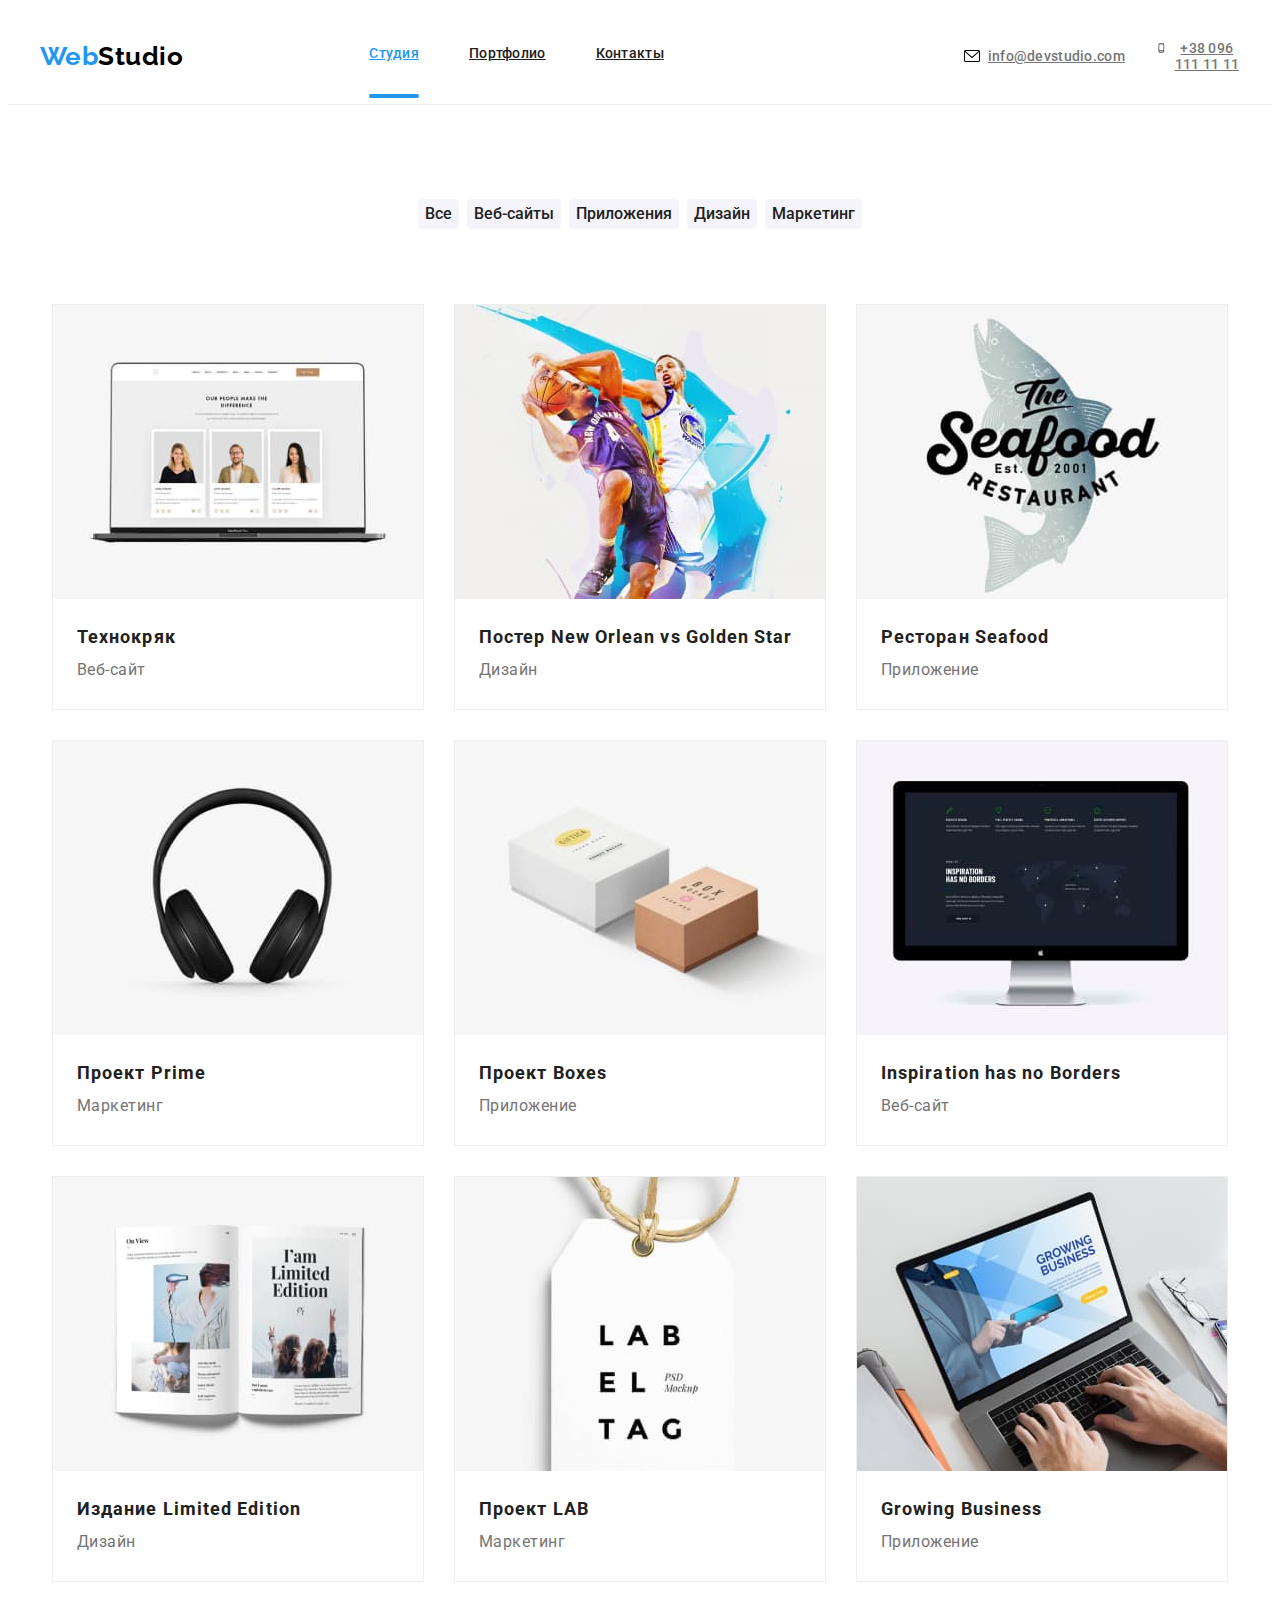
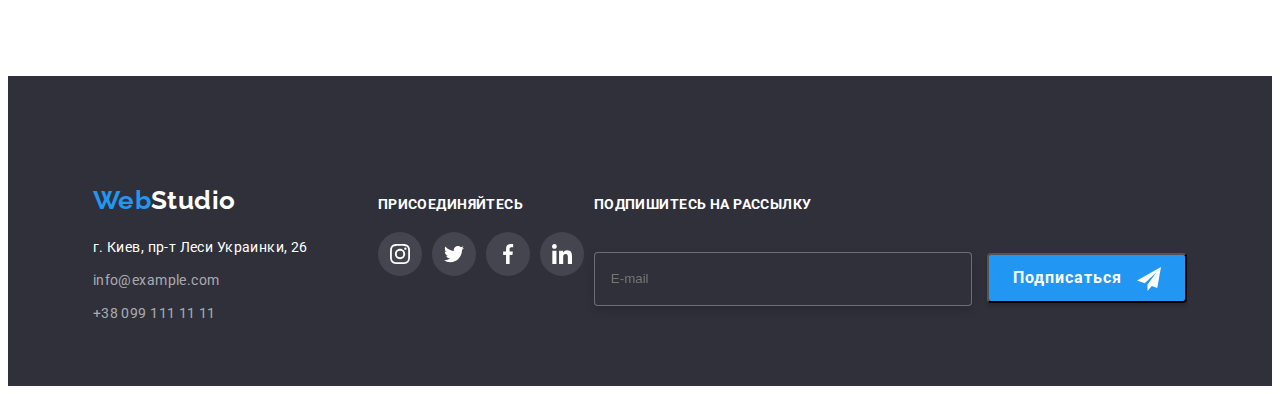
==== portfolio.html @ 3cea4579 "burgermenu" ====
<!DOCTYPE html>
<html lang="ru">

<head>
    <meta charset="UTF-8" />
    <meta http-equiv="X-UA-Compatible" content="IE=edge" />
    <meta name="viewport" content="width=device-width, initial-scale=1.0" />
    <title>Портфолио</title>
    <link rel="preconnect" href="https://fonts.gstatic.com" crossorigin />
    <link
        href="https://fonts.googleapis.com/css2?family=Raleway:wght@700&family=Roboto:wght@400;500;700;900&display=swap"
        rel="stylesheet" />
    <link rel="stylesheet" href="https://cdnjs.cloudflare.com/ajax/libs/modern-normalize/1.1.0/modern-normalize.min.css"
        integrity="sha512-wpPYUAdjBVSE4KJnH1VR1HeZfpl1ub8YT/NKx4PuQ5NmX2tKuGu6U/JRp5y+Y8XG2tV+wKQpNHVUX03MfMFn9Q=="
        crossorigin="anonymous" referrerpolicy="no-referrer" />
    <link rel="stylesheet" href="./css/main.min.css" />
</head>

<body>
    <!--Header-->
     <header class="header">
            <div class="container">
                <nav class="navigation" >
                <a class="logo" href="/"><span class="logo__accent">Web</span>Studio</a>
                <button class="mobile-button " type="button" data-menu-button
                aria-expanded="false"
                aria-controls="menu-container">
                <svg class="open-burger" width="40" height="40" aria-label="Переключатель мобильного меню">
                <use class="mobile-button__icon-open" href="./images/symbol-defs.svg#icon-menu_24px"></use>
                </svg>
      
                <svg class="close-burger" width="20" height="20" aria-label="Переключатель мобильного меню">
                <use class="mobile-button__icon-close" href="./images/symbol-defs.svg#icon-close_24px"></use> 
                </svg>
                </button>

                <div class="menu-container" data-menu id="menu-container">
                    <ul  class="site-navigation">
                        <li class="site-navigation__item ">
                            <div class="current-session">
                                <a class="site-navigation__link current-session--link" href="./index.html">Студия</a>
                            </div>    
                        </li>
                        <li class="site-navigation__item"><a class="site-navigation__link" href="./portfolio.html">Портфолио</a></li>
                        <li class="site-navigation__item"><a class="site-navigation__link" href="#">Контакты</a></li>
                    </ul>
                    <ul class="auth-navigation">
                        <li class="auth-navigation__item">
                            <a class="auth-navigation__link" href="mailto:info@devstudio.com">
                                <svg class="contact-icon" width="16px" height="16px">
                                    <use href="./images/symbol-defs.svg#icon-envelope"></use>
                                </svg>
                                info@devstudio.com</a>
                        </li>
                        <li class="auth-navigation__item">
                            <a class="auth-navigation__link" href="tel:+380961111111">
                            <svg class="contact-icon" width="16px" height="16px">
                                <use href="./images/symbol-defs.svg#icon-smartphone"></use>
                            </svg>
                            +38 096 111 11 11</a></li>
                    </ul>
                    <ul class="mobile-list list">
                        <li class="mobile-list__item">
                           <a href="#" class="mobile-list__link">Instagram</a>
                        </li>
                        <li class="mobile-list__item">
                           <a href="#" class="mobile-list__link">Twitter</a>
                        </li>
                        <li class="mobile-list__item">
                           <a href="#" class="mobile-list__link">Facebook</a>
                        </li>
                        <li class="mobile-list__item">
                           <a href="#" class="mobile-list__link">LinkedIn</a>
                        </li>
                    </ul>
                </div>
            </nav>
        </div>
    </header>
    <!-- Main -->
    <main class="portfolio-main">
        <!--Buttons-->

        <section class="portfolio-section">
            <div class="container">
                <h1 hidden="title-hidden">Портфолио</h1>
                <ul class="btn-list">
                    <li class="btn-item">
                        <button type="button" class="portfolio-button">Все</button>
                    </li>
                    <li class="btn-item">
                        <button type="button" class="portfolio-button">Веб-сайты</button>
                    </li>
                    <li class="btn-item">
                        <button type="button" class="portfolio-button">Приложения</button>
                    </li>
                    <li class="btn-item"><button type="button" class="portfolio-button">Дизайн</button>
                    </li>
                    <li class="btn-item">
                        <button type="button" class="portfolio-button">Маркетинг</button>
                    </li>
                </ul>
                </div>
                <div class="container">
                <ul class="portfolio__list">
                    <li class="portfolio__item"> 
                        <a class="portfolio__link" href="#">
                            <div class="portfolio-thumb">
                        
                            <picture>
                                <source srcset="./images/technokryak-desk-1x.jpg 1x,
                                                ./images/technokryak-desk-2x.jpg 2x" 
                                media="(min-width:1200px)" />
                            
                                <source srcset="./images/technokryak-tablet-1x.jpg 1x,
                                                ./images/technokryak-tablet-2x.jpg 2x" +
                                                media="(min-width:768px)" />
                            
                                <source srcset="./images/technokryak-mob-1x.jpg 1x,
                                                ./images/technokryak-mob-2x.jpg 2x" 
                                                media="(max-width:767px)" />
                            
                            </picture>
                                <img
                        src="./images/technokryak.jpg" alt="notebook pic" width="370" />
                        <div class="portfolio-overlay">
                         <p class="portfolio-overlay-description">
                        Ресурс предлагает комплексные предложения с разным уровнем
                        функционала и сервисов. Все это позволит посетителю
                        получить исчерпывающие сведения о компании или частном
                        лице.
                         </p> 
                         </div> 
                        </div>
                        <div class="portfolio-list__description">
                        <h2 class="portfolio-list__title">Технокряк</h2>
                        <p class="portfolio__text">Веб-сайт</p>
                        </div>
                        
                        </a>
                    </li>
                    <li class="portfolio__item">
                        <a class="portfolio__link" href="#">
                        <div class="portfolio-thumb">

                            <picture>
                                <source srcset="./images/basketball-desk-1x.jpg 1x,
                                                ./images/basketball-desk-2x.jpg 2x" 
                                media="(min-width:1200px)" />
                            
                                <source srcset="./images/basketball-tablet-1x.jpg 1x,
                                                ./images/basketball-tablet-2x.jpg 2x" media="(min-width:768px)" />
                            
                                <source srcset="./images/basketball-mob-1x.jpg 1x,
                                                ./images/basketball-mob-2x.jpg 2x" media="(max-width:767px)" />
                            
                            </picture>
                        <img
                        src="./images/basketball.jpg" alt="poster pic" width="370" />
                        <div class="portfolio-overlay">
                            <p class="portfolio-overlay-description">
                                Ресурс предлагает комплексные предложения с разным уровнем
                                функционала и сервисов. Все это позволит посетителю
                                получить исчерпывающие сведения о компании или частном
                                лице.
                            </p>
                        </div>
                        </div>
                        <div class="portfolio-list__description">
                        <h2 class="portfolio-list__title">Постер New Orlean vs Golden Star</h2>
                        <p class="portfolio__text">Дизайн</p>
                        </div>
                     </a>   
                    </li>
                    <li class="portfolio__item">
                        <a class="portfolio__link" href="#">
                            <div class="portfolio-thumb">
                                  <picture>
                                <source srcset="./images/fish-desk-1x.jpg 1x,
                                                ./images/fish-desk-2x.jpg 2x" 
                                media="(min-width:1200px)" />
                            
                                <source srcset="./images/fish-tablet-1x.jpg 1x,
                                                ./images/fish-tablet-2x.jpg 2x" media="(min-width:768px)" />
                            
                                <source srcset="./images/fish-mob-1x.jpg 1x,
                                                ./images/fish-mob-2x.jpg 2x" media="(max-width:767px)" />
                            
                            </picture>
                        
                                <img
                        src="./images/fish.jpg" alt="Restaraunt pic" width="370" />
                        <div class="portfolio-overlay">
                            <p class="portfolio-overlay-description">
                                Ресурс предлагает комплексные предложения с разным уровнем
                                функционала и сервисов. Все это позволит посетителю
                                получить исчерпывающие сведения о компании или частном
                                лице.
                            </p>
                        </div>
                        </div>
                        <div class="portfolio-list__description">
                        <h2 class="portfolio-list__title">Ресторан Seafood </h2>
                        <p class="portfolio__text">Приложение</p>
                        </div>
                        </a>
                    </li>
                    <li class="portfolio__item">
                        <a class="portfolio__link" href="#">
                            <div class="portfolio-thumb">

                                 <picture>
                                <source srcset="./images/haedphone-desk-1x.jpg 1x,
                                                ./images/haedphone-desk-2x.jpg 2x" 
                                                media="(min-width:1200px)" />
                            
                                <source srcset="./images/haedphone-tablet-1x.jpg 1x,
                                                ./images/haedphone-tablet-2x.jpg 2x" 
                                                media="(min-width:768px)" />
                            
                                <source srcset="./images/haedphone-mob-1x.jpg 1x,
                                                ./images/haedphone-mob-2x.jpg 2x" 
                                                media="(max-width:767px)" />
                            
                            </picture>
                        
                        
                        <img
                        src="./images/haedphone.jpg" alt="headphones pic" width="370" />
                        <div class="portfolio-overlay">
                            <p class="portfolio-overlay-description">
                                Ресурс предлагает комплексные предложения с разным уровнем
                                функционала и сервисов. Все это позволит посетителю
                                получить исчерпывающие сведения о компании или частном
                                лице.
                            </p>
                        </div>
                        </div>
                        <div class="portfolio-list__description">
                        <h2 class="portfolio-list__title">Проект Prime</h2>
                        <p class="portfolio__text">Маркетинг</p>
                        </div>
                      </a>    
                    </li>
                    <li class="portfolio__item">
                        <a class="portfolio__link" href="#">
                            <div class="portfolio-thumb">


                                 <picture>
                                <source srcset="./images/book-desk-1x.jpg 1x,
                                                ./images/book-desk-2x.jpg 2x" 
                                                media="(min-width:1200px)" />
                            
                                <source srcset="./images/book-tablet-1x.jpg 1x,
                                                ./images/book-tablet-2x.jpg 2x" 
                                                media="(min-width:768px)" />
                            
                                <source srcset="./images/book-mob-1x.jpg 1x,
                                                ./images/book-mob-2x.jpg 2x" 
                                                media="(max-width:767px)" />
                            
                            </picture>
                        
                        
                        <img
                        src="./images/book.jpg" alt="boxes pic" width="370" />
                        <div class="portfolio-overlay">
                            <p class="portfolio-overlay-description">
                                Ресурс предлагает комплексные предложения с разным уровнем
                                функционала и сервисов. Все это позволит посетителю
                                получить исчерпывающие сведения о компании или частном
                                лице.
                            </p>
                        </div>
                        </div>
                        <div class="portfolio-list__description">
                        <h2 class="portfolio-list__title">Проект Boxes</h2>
                        <p class="portfolio__text">Приложение</p>
                        </div>
                        </a>
                    </li>
                    <li class="portfolio__item">
                        <a class="portfolio__link" href="#">
                            <div class="portfolio-thumb">

                                 <picture>
                                <source srcset="./images/macpc-desk-1x.jpg 1x,
                                                ./images/macpc-desk-2x.jpg 2x" 
                                                media="(min-width:1200px)" />
                            
                                <source srcset="./images/macpc-tablet-1x.jpg 1x,
                                                ./images/macpc-tablet-2x.jpg 2x" 
                                                media="(min-width:768px)" />
                            
                                <source srcset="./images/macpc-mob-1x.jpg 1x,
                                                ./images/macpc-mob-2x.jpg 2x" 
                                                media="(max-width:767px)" />
                            
                            </picture>
                        
                                <img
                        src="./images/macpc.jpg" alt="monitor pic" width="370" />
                        <div class="portfolio-overlay">
                            <p class="portfolio-overlay-description">
                                Ресурс предлагает комплексные предложения с разным уровнем
                                функционала и сервисов. Все это позволит посетителю
                                получить исчерпывающие сведения о компании или частном
                                лице.
                            </p>
                        </div>
                        </div>
                        <div class="portfolio-list__description">
                        <h2 class="portfolio-list__title">Inspiration has no Borders</h2>
                        <p class="portfolio__text">Веб-сайт</p>
                        </div>
                    </a>
                    </li>
                    <li class="portfolio__item">
                        <div class="portfolio-thumb">
                        <a class="portfolio__link" href="#">
                            <picture>
                                <source srcset="./images/magazine-desk-1x.jpg 1x,
                                                ./images/magazine-desk-2x.jpg 2x" 
                                                media="(min-width:1200px)" />
                            
                                <source srcset="./images/magazine-tablet-1x.jpg 1x,
                                                ./images/magazine-tablet-2x.jpg 2x" 
                                                media="(min-width:768px)" />
                            
                                <source srcset="./images/magazine-mob-1x.jpg 1x,
                                                ./images/magazine-mob-2x.jpg 2x" 
                                                media="(max-width:767px)" />
                            
                            </picture>
                        
                        
                            <img
                        src="./images/magazine.jpg" alt="book pic" width="370" />
                        <div class="portfolio-overlay">
                            <p class="portfolio-overlay-description">
                                Ресурс предлагает комплексные предложения с разным уровнем
                                функционала и сервисов. Все это позволит посетителю
                                получить исчерпывающие сведения о компании или частном
                                лице.
                            </p>
                        </div>
                        </div>
                        <div class="portfolio-list__description">
                        <h2 class="portfolio-list__title">Издание Limited Edition</h2>
                        <p class="portfolio__text">Дизайн</p>
                        </div>
                    </a>
                    </li>
                    <li class="portfolio__item">
                        <div class="portfolio-thumb">
                        <a class="portfolio__link" href="#">
                        <picture>
                                <source srcset="./images/projectlab-desk-1x.jpg 1x,
                                                ./images/projectlab-desk-2x.jpg 2x" 
                                                media="(min-width:1200px)" />
                            
                                <source srcset="./images/projectlab-tablet-1x.jpg 1x,
                                                ./images/projectlab-tablet-2x.jpg 2x" 
                                                media="(min-width:768px)" />
                            
                                <source srcset="./images/projectlab-mob-1x.jpg 1x,
                                                ./images/projectlab-mob-2x.jpg 2x" 
                                                media="(max-width:767px)" />
                            
                            </picture>
                        
                            <img
                        src="./images/projectlab.jpg" alt="tag pic" width="370" />
                    <div class="portfolio-overlay">
                        <p class="portfolio-overlay-description">
                            Ресурс предлагает комплексные предложения с разным уровнем
                            функционала и сервисов. Все это позволит посетителю
                            получить исчерпывающие сведения о компании или частном
                            лице.
                        </p>
                    </div>
                    </div>
                    <div class="portfolio-list__description">
                        <h2 class="portfolio-list__title">Проект LAB</h2>
                        <p class="portfolio__text">Маркетинг</p>
                        </div>
                    </a>
                    </li>
                    <li class="portfolio__item">
                        <div class="portfolio-thumb">
                        <a class="portfolio__link" href="#">
                         <picture>
                                <source srcset="./images/notebook-desk-1x.jpg 1x,
                                                ./images/notebook-desk-2x.jpg 2x" 
                                                media="(min-width:1200px)" />
                            
                                <source srcset="./images/notebook-tablet-1x.jpg 1x,
                                                ./images/notebook-tablet-2x.jpg 2x" 
                                                media="(min-width:768px)" />
                            
                                <source srcset="./images/notebook-mob-1x.jpg 1x,
                                                ./images/notebook-mob-2x.jpg 2x" 
                                                media="(max-width:767px)" />
                            
                            </picture>
                        
                        
                            <img
                        src="./images/notebook.jpg" alt="work on notebook" width="370" />
                        <div class="portfolio-overlay">
                            <p class="portfolio-overlay-description">
                                Ресурс предлагает комплексные предложения с разным уровнем
                                функционала и сервисов. Все это позволит посетителю
                                получить исчерпывающие сведения о компании или частном
                                лице.
                            </p>
                        </div>
                        </div>
                        <div class="portfolio-list__description">
                        <h2 class="portfolio-list__title">Growing Business</h2>
                        <p class="portfolio__text">Приложение</p>
                        </div>
                    </a>
                    </li>
                </ul>
            </div>
        </section>
    </main>
    <!--footer-->
<footer class="footer">
    <div class="container footer__flex">
        <div>
            <a href="/" class="footer__logo"><span class="logo__accent">Web</span>Studio</a>
            <address class="address">
                <ul class="address__list">
                    <li class="address__item">г. Киев, пр-т Леси Украинки, 26</li>
                    <li class="address__item">
                        <a class="address__link" href="mailto:info@example.com">info@example.com</a>
                    </li>
                    <li class="address__item">
                        <a class="address__link" href="tel:+380991111111">+38 099 111 11 11</a>
                    </li>
                </ul>
            </address>
        </div>

        <div class="join__list">
            <h2 class="join">присоединяйтесь</h2>
            <ul class="footer__team-social-items">
                <li class="footer__icon-social">
                    <a href="#" class="footer__team-social">
                        <svg class="social-icon-size" width="20" height="20">
                            <use href="./images/symbol-defs.svg#icon-instagram"></use>
                        </svg>
                    </a>
                </li>
                <li class="footer__icon-social">
                    <a href="#" class="footer__team-social">
                        <svg class="social-icon-size" width="20" height="20">
                            <use href="./images/symbol-defs.svg#icon-twitter"></use>
                        </svg>
                    </a>
                </li>
                <li class="footer__icon-social">
                    <a href="#" class="footer__team-social">
                        <svg class="social-icon-size" width="20" height="20">
                            <use href="./images/symbol-defs.svg#icon-facebook"></use>
                        </svg>
                    </a>
                </li>
                <li class="footer__icon-social">
                    <a href="#" class="footer__team-social">
                        <svg class="social-icon-size" width="20" height="20">
                            <use href="./images/symbol-defs.svg#icon-linkedin"></use>
                        </svg>
                    </a>
                </li>
            </ul>
        </div>
        <div class="footer-form">
            <form>
                <label class="footer__form-label" for="e-mail">Подпишитесь на рассылку</label>
                <div class="footer__form-submit">
                    <input class="footer__form-input" id="e-mail" type="email" name="e-mail" placeholder="E-mail">
                    <button class="footer__form-button" type="submit">
                        Подписаться
                        <svg class="footer__form-icon" width="24px" height="24px" aria-hidden="true">
                            <use href="./images/symbol-defs.svg#icon-icon-send"></use>
                        </svg>
                    </button>
                </div>
            </form>
        </div>
    </div>


</footer>
</body>

</html>
---- css/main.min.css ----
:root{--accent-color: #2196f3;--text-color-black: #212121;--text-color-gray: #757575;--white-color: #ffffff;--absolute-black: #000000;--grid-row-gap: 30px;--grid-column-gap: 30px;--bg-gradient: linear-gradient(to right, rgba(47, 48, 58, 0.4), rgba(47, 48, 58, 0.4)) }body{font-family:Roboto,sans-serif;font-style:normal;color:var(--text-color-gray);letter-spacing:.03em}h1,h2,h3,h4,h5,h6,p,ul{margin-top:0;margin-bottom:0;padding-top:0;padding-bottom:0}.container{margin-right:auto;margin-left:auto;padding-right:15px;padding-left:15px}@media screen and (min-width: 480px){.container{width:480px}}@media screen and (min-width: 768px){.container{width:768px}}@media screen and (min-width: 1200px){.container{width:1200px}}img{display:block;max-width:100%;height:auto}ul,ol{margin:0;padding:0;list-style-type:none}.header{background-color:var(--white-color);border-bottom:#ececec 1px solid}.header__list{margin-left:auto;list-style:none;display:flex;transition:250ms;transition-timing-function:cubic-bezier(0.4, 0, 0.2, 1)}.header__item{margin-right:50px}.header__item:last-child{margin-right:0}.header__address{display:flex;font-weight:500;font-size:14px;line-height:1.14;letter-spacing:.02em;text-decoration:none;color:var(--text-color-gray);align-items:center;transition:250ms;transition-timing-function:cubic-bezier(0.4, 0, 0.2, 1)}.header__address:hover,.header__address:focus{color:var(--accent-color);transition:250ms;transition-timing-function:cubic-bezier(0.4, 0, 0.2, 1)}.logo{margin-right:93px;font-family:Raleway;font-weight:700;font-size:26px;line-height:1.2;text-decoration:none;color:var(--absolute-black)}.logo__accent{color:var(--accent-color)}.backdrop .backdrop{position:fixed;top:0;left:0;width:100%;height:100%;background:rgba(0,0,0,.2);transition:opacity .5s,visibility .5s}.backdrop.is-hidden{opacity:0;pointer-events:none;visibility:hidden}.confirmation{padding-left:13px;display:flex;align-items:center;justify-content:center}.confirmation-input__checkbox{position:absolute;top:0;left:0;pointer-events:none;appearance:none}.confirmation__icon{width:16px;height:15px;margin-right:7px;background-origin:border-box;border:2px solid #212121;border-radius:2px;transition:background-color 250ms cubic-bezier(0.4, 0, 0.2, 1),border-color 250ms cubic-bezier(0.4, 0, 0.2, 1);display:flex;align-items:baseline}.confirmation-input__checkbox:checked+.confirmation__icon{opacity:1;border:none;background-color:#2196f3}.confirmation{font-family:"Roboto";font-style:normal;font-weight:400;font-size:14px;line-height:1.71;letter-spacing:.03em;color:#757575}.confirmation__agreement{text-decoration-line:underline;color:#2196f3;display:flex;padding-left:3px}.section__title-clients{margin-bottom:30px;margin-top:60px;font-family:"Roboto";font-style:normal;font-weight:700;font-size:28px;line-height:33px;text-align:center;letter-spacing:.03em;color:#212121}@media screen and (min-width: 1200px){.section__title-clients{margin-bottom:50px;font-size:36px}}.client__item{margin:15px}@media screen and (max-width: 767px){.client__item{width:calc((100% - 60px)/2)}}@media screen and (min-width: 768px)and (max-width: 1199px){.client__item{width:calc((100% - 90px)/3)}}@media screen and (min-width: 1200px){.client__item{width:calc(100% - 30px)}}.client__list{display:flex;justify-content:center;margin:-15px}@media screen and (max-width: 1199px){.client__list{flex-wrap:wrap}}.clients{display:flex;justify-content:center;align-items:center;width:100%;height:92px;border:1px solid #afb1b8;border-radius:4px;color:inherit}.clients:hover,.clients:focus{border-color:var(--accent-color);color:var(--accent-color);transition:250ms;transition-timing-function:cubic-bezier(0.4, 0, 0.2, 1)}.client__logo{fill:currentColor;display:flex;justify-content:center;align-items:center;transition:250ms;transition-timing-function:cubic-bezier(0.4, 0, 0.2, 1)}.container__clients{margin-right:auto;margin-left:auto;padding-top:94px;padding-bottom:94px;padding-left:15px;padding-right:15px}@media screen and (min-width: 480px){.container__clients{width:480px}}@media screen and (min-width: 768px){.container__clients{width:768px}}@media screen and (min-width: 1200px){.container__clients{width:1200px}}.details__section{background-color:var(--white-color);padding-top:60px;padding-bottom:60px}@media screen and (min-width: 768px){.details__section{padding-top:60px;padding-bottom:60px}}@media screen and (min-width: 1200px){.details__section{padding-top:94px;padding-bottom:94px}}.details__item{width:100%}@media screen and (min-width: 768px){.details__item{width:calc((100% - 30px)/2)}}@media screen and (min-width: 1200px){.details__item{width:calc((100% - 90px)/4)}}.details__item:last-child{margin-right:0}.details__list{display:flex;flex-wrap:wrap;gap:30px;list-style:none;padding-left:0px}.details__title{width:100%;font-weight:700;font-size:14px;line-height:1.14;color:var(--text-color-black);margin-bottom:10px;text-transform:uppercase;text-align:center}@media screen and (min-width: 480px){.details__title{text-align:center}}.details__text{font-weight:400;font-size:14px;line-height:1.71;color:var(--text-color-gray)}.section__title{font-family:"Roboto";font-style:normal;font-weight:700;font-size:36px;line-height:42px;text-align:center;letter-spacing:.03em;color:var(--text-color-black);margin-bottom:50px}@media screen and (min-width: 480px){.section__title{text-align:center}}.footer{padding-top:60px;padding-bottom:60px;background-color:#2f303a;font-style:normal;font-weight:400;font-size:14px;line-height:1.71;letter-spacing:.03em;text-align:center}@media screen and (min-width: 1200px){.footer{text-align:left}}.footer__logo{display:inline-block;font-family:Raleway,serif;font-weight:700;font-size:26px;line-height:1.2;text-decoration:none;color:var(--white-color);margin-bottom:20px}.footer__icon-social{padding-right:10px}.footer__team-social{display:flex;width:44px;height:44px;border:none;border-radius:50%;list-style:none;margin-left:0px;margin-right:0px;cursor:pointer;justify-content:center;align-items:center;fill:#fff;background:rgba(255,255,255,.1);transition:250ms;transition-timing-function:cubic-bezier(0.4, 0, 0.2, 1)}.footer__team-social:hover,.footer__team-social:focus{background-color:#2196f3;fill:#fff;transition:250ms;transition-timing-function:cubic-bezier(0.4, 0, 0.2, 1)}.container__footer-social{display:flex;align-items:baseline}@media screen and (max-width: 1199px){.footer__flex{display:flex;flex-wrap:wrap;justify-content:center;align-items:baseline;column-gap:165px}}@media screen and (min-width: 1200px){.footer__flex{display:flex;flex-wrap:nowrap;align-items:baseline;justify-content:center}}.footer--main{text-align:center;margin-bottom:60px}@media screen and (min-width: 1200px){.footer--main{text-align:left}}.join__list{display:flex;flex-direction:column;align-items:center;margin-bottom:60px;margin-top:60px}@media screen and (min-width: 768px){.join__list{margin-bottom:0}}@media screen and (min-width: 1200px){.join__list{margin-left:70px;align-items:flex-start}}.footer__team-social-items{display:flex;align-items:center;list-style:none;margin-left:0px;padding:0px;width:100%;height:100%;color:#fff;transition:250ms;transition-timing-function:cubic-bezier(0.4, 0, 0.2, 1)}.address__list{list-style:none;padding-left:0}.address__item{font-weight:400;font-size:14px;line-height:1.71;text-decoration:none;font-style:normal;color:var(--white-color);margin-bottom:9px}.address__item:last-child{margin-bottom:0px}.address__link{color:rgba(255,255,255,.6);text-decoration:none}.address__link:hover,.address__link:focus{color:var(--accent-color);transition:250ms;transition-timing-function:cubic-bezier(0.4, 0, 0.2, 1)}.join{width:145px;height:16px;font-family:"Roboto";font-style:normal;font-weight:700;font-size:14px;line-height:16px;letter-spacing:.03em;text-transform:uppercase;color:#fff;margin-bottom:20px}@media screen and (max-width: 1199px){.footer--form{text-align:center}}@media screen and (min-width: 1200px){.footer--form{align-items:flex-end;margin-left:93px}}.footer__form-label{display:block;margin-bottom:20px;font-family:"Roboto";font-style:normal;font-weight:700;font-size:14px;line-height:16px;letter-spacing:.03em;text-transform:uppercase;color:#fff}.footer__form-input{width:100%;height:50px;margin-top:20px;padding-left:16px;color:#fff;border:1px solid rgba(255,255,255,.3);filter:drop-shadow(0px 4px 4px rgba(0, 0, 0, 0.15));border-radius:4px;background-color:#2f303a}@media screen and (min-width: 480px){.footer__form-input{width:450px}}@media screen and (min-width: 1200px){.footer__form-input{width:358px}}.footer__form-button{width:200px;height:50px;font-family:"Roboto";font-style:normal;font-weight:700;font-size:16px;line-height:1.88;letter-spacing:.06em;color:#fff;background:#2196f3;box-shadow:0px 4px 4px rgba(0,0,0,.15);border-radius:4px;margin-top:20px}@media screen and (min-width: 1200px){.footer__form-button{margin-left:12px}}.footer__form-icon{fill:#fff;margin-left:10px;vertical-align:middle}.form__field{position:relative;left:0;top:0;font-family:"Roboto";font-style:normal;font-weight:400;font-size:12px;line-height:14px;letter-spacing:.01em;color:#757575}.form__field-label{display:block;font-family:"Roboto";font-style:normal;font-weight:400;font-size:12px;line-height:14px;letter-spacing:.01em;color:#757575;margin-bottom:4px}.form__field-input{font-family:"Roboto";font-style:normal;font-weight:400;font-size:12px;line-height:14px;letter-spacing:.01em;color:#757575;width:100%;padding:11px 12px 11px 42px;border:1px solid rgba(33,33,33,.2);border-radius:4px;outline:none;transition:border-color 250ms cubic-bezier(0.4, 0, 0.2, 1)}.form__field-input:hover,.form__field-input:focus{color:#2196f3;border:1px solid #2196f3;border-radius:4px}.form__field-input:hover+.form__field-icon,.form__field-input:focus+.form__field-icon,.form__field-input:active+.form__field-icon{fill:#2196f3}.form__field-inner{position:relative;margin-bottom:10px}.form__field-icon{position:absolute;top:50%;left:12px;transform:translateY(-50%);fill:CurrentColor;transition:fill 250ms cubic-bezier(0.4, 0, 0.2, 1);color:#212121;padding-right:15px;width:30px;height:12px}.form__field-texarea{resize:none;padding:12px 16px;margin-bottom:20px;height:120px}.form-field__button{display:block;margin-left:auto;margin-right:auto;margin-top:30px;margin-bottom:40px;width:200px;height:50px;padding:10px 52px;font-family:"Roboto";font-style:normal;font-weight:700;font-size:16px;line-height:1.88;letter-spacing:.06em;color:#fff;cursor:pointer;background:#2196f3;box-shadow:0px 4px 4px rgba(0,0,0,.15);border-radius:4px;border:0;transition:box-shadow 250ms cubic-bezier(0.4, 0, 0.2, 1)}.form-field__button:focus,.form-field__button:active{box-shadow:0px 4px 4px rgba(0,0,0,.15)}.header{background-color:var(--white-color);border-bottom:#ececec 1px solid}.header__list{margin-left:auto;list-style:none;display:flex;transition:250ms;transition-timing-function:cubic-bezier(0.4, 0, 0.2, 1)}.header__item{margin-right:50px}.header__item:last-child{margin-right:0}.header__address{display:flex;font-weight:500;font-size:14px;line-height:1.14;letter-spacing:.02em;text-decoration:none;color:var(--text-color-gray);align-items:center;transition:250ms;transition-timing-function:cubic-bezier(0.4, 0, 0.2, 1)}.header__address:hover,.header__address:focus{color:var(--accent-color);transition:250ms;transition-timing-function:cubic-bezier(0.4, 0, 0.2, 1)}.hero__section{background-color:#2f303a;text-align:center;padding-top:118px}@media screen and (min-width: 480px){.hero__section{width:480px}}@media screen and (min-width: 768px){.hero__section{width:768px}}@media screen and (min-width: 1200px){.hero__section{width:1200px}}.hero__title{font-family:"Roboto";font-style:normal;font-weight:900;font-size:26px;line-height:42px;text-align:center;letter-spacing:.06em;text-transform:uppercase;color:#fff}@media screen and (max-width: 1199px){.hero__title{font-size:26px;line-height:1.61;padding-bottom:30px}}.hero__btn{font-family:Roboto,sans-serif;font-weight:700;font-size:16px;line-height:1.87;letter-spacing:.06em;background-color:#2196f3;color:#fff;border-radius:4px;padding-top:10px;padding-bottom:10px;padding-left:32px;padding-right:32px;cursor:pointer;margin-bottom:118px}.hero__btn__btn:hover,.hero__btn__btn:focus{background-color:#188ce8;color:#fff;cursor:pointer;box-shadow:0px 4px 4px rgba(0,0,0,.15);border-radius:4px;transition:250ms;transition-timing-function:cubic-bezier(0.4, 0, 0.2, 1)}.icon-mail{margin-right:10px;fill:currentColor}.icon-mail:hover,.icon-mail:focus{color:var(--accent-color);transition:250ms;transition-timing-function:cubic-bezier(0.4, 0, 0.2, 1)}.icon-telefon{margin-right:10px;fill:currentColor}.icon-telefon:hover,.icon-telefon:focus{color:var(--accent-color);transition:250ms;transition-timing-function:cubic-bezier(0.4, 0, 0.2, 1)}.details__icon-sputnik{height:120px;display:flex;align-items:center;justify-content:center;background-color:#f5f4fa;margin-bottom:30px;border-radius:4px}.details__icon-watch{height:120px;display:flex;align-items:center;justify-content:center;background-color:#f5f4fa;margin-bottom:30px;border-radius:4px}.details__icon-clock{height:120px;display:flex;align-items:center;justify-content:center;background-color:#f5f4fa;margin-bottom:30px;border-radius:4px}.details__icon-nout{height:120px;display:flex;align-items:center;justify-content:center;background-color:#f5f4fa;margin-bottom:30px;border-radius:4px}.details__icon-astronaut{height:120px;display:flex;align-items:center;justify-content:center;background-color:#f5f4fa;margin-bottom:30px;border-radius:4px}.logo{margin-right:93px;font-family:Raleway;font-weight:700;font-size:26px;line-height:1.2;text-decoration:none;color:var(--absolute-black)}.logo__accent{color:var(--accent-color)}.modal{position:absolute;top:50%;left:50%;transform:translate(-50%, -50%);overflow-y:scroll;background:#fff;box-shadow:0px 1px 3px rgba(0,0,0,.12),0px 1px 1px rgba(0,0,0,.14),0px 2px 1px rgba(0,0,0,.2);border-radius:4px}@media screen and (min-width: 480px)and (max-width: 1199px){.modal{width:450px}}@media screen and (min-width: 1200px){.modal{min-width:528px;min-height:581px}}.modal__close-button{position:absolute;top:8px;right:8px;width:30px;height:30px;background:#fff;border:1px solid rgba(0,0,0,.1);border-radius:50%;cursor:pointer}.modal__close-button:hover .modal__close-icon,.modal__close-button:focus .modal__close-icon{fill:#2196f3}.modal__close-icon{fill:#000;transition:fill 250ms cubic-bezier(0.4, 0, 0.2, 1)}.modal__inner{padding-left:40px;padding-right:40px;padding-top:40px}.modal__title{margin-bottom:12px;font-family:"Roboto";font-style:normal;font-weight:700;font-size:20px;line-height:23px;text-align:center;letter-spacing:.03em;color:#212121}.navigation{display:flex;align-items:center;justify-content:center;min-height:60px}@media screen and (max-width: 768px){.navigation{justify-content:space-between}}.mobile-button{display:inline-flex;background-color:rgba(0,0,0,0);margin:0;padding:0;border:none;cursor:pointer;z-index:990}@media screen and (min-width: 768px){.mobile-button{display:none}}.mobile-button__icon-close{width:40px;height:40px}.mobile-button:hover .mobile-button__icon-open{fill:#2196f3}.mobile-button:hover .mobile-button__icon-close{fill:#2196f3}.mobile-button__icon-close{display:none}.mobile-button.is-open .mobile-button__icon-close{display:block}.mobile-button.is-open .mobile-button__icon-open{display:none}.close-burger{position:fixed;top:20px;right:25px}.menu-container{background-color:#fff;padding:48px 40px;text-align:center}@media screen and (max-width: 767px){.menu-container{display:none;position:fixed;top:0;left:0;width:100vw;height:100vh;z-index:900}.menu-container.is-open{display:flex;flex-direction:column;justify-content:space-between}}@media screen and (min-width: 768px){.menu-container{display:flex;justify-content:center;align-items:center;padding:0}}@media screen and (min-width: 1200px){.menu-container{gap:300px}}.site-navigation{display:flex;flex-direction:column;align-items:flex-start}@media screen and (max-width: 768px){.site-navigation{margin-left:0}}@media screen and (min-width: 768px){.site-navigation{flex-direction:row;gap:50px;margin-left:88px;margin-bottom:0}}@media screen and (min-width: 1200px){.site-navigation{margin-left:93px}}.site-navigation__link{display:block;padding-top:16px;padding-bottom:16px;font-style:normal;font-weight:500;font-size:40px;line-height:1.14;letter-spacing:.02em;color:#212121;transition:250ms;transition-timing-function:cubic-bezier(0.4, 0, 0.2, 1)}.site-navigation__link:hover,.site-navigation__link:focus{color:#2196f3;transition:250ms;transition-timing-function:cubic-bezier(0.4, 0, 0.2, 1)}@media screen and (min-width: 768px){.site-navigation__link{padding-top:32px;padding-bottom:32px;font-size:14px;line-height:1.14}}.current-session::after{content:"";display:block;width:100%;height:4px;background:#2196f3;border-radius:2px}@media screen and (max-width: 768px){.current-session::after{display:none}}.current-session--link{color:#2196f3}.auth-navigation{display:flex;flex-direction:column-reverse}@media screen and (max-width: 768px){.auth-navigation{margin-bottom:64px}}@media screen and (min-width: 768px){.auth-navigation{flex-direction:column;justify-content:center;margin-bottom:0}}@media screen and (min-width: 1200px){.auth-navigation{display:flex;flex-direction:row;align-items:center}}@media screen and (min-width: 768px)and (max-width: 1199px){.auth-navigation__item{margin-left:90px}}@media screen and (min-width: 1200px){.auth-navigation__item:first-child{margin-right:32px}}.auth-navigation__link{display:flex;padding-top:16px;padding-bottom:16px;color:var(--secondary-color);font-style:normal;font-weight:500;font-size:14px;line-height:1.15;letter-spacing:.02em;transition:250ms;transition-timing-function:cubic-bezier(0.4, 0, 0.2, 1)}@media screen and (max-width: 768px){.auth-navigation__link{font-size:34px;line-height:1.17}}@media screen and (min-width: 768px)and (max-width: 1200px){.auth-navigation__link{padding:5px 0px;font-size:12px;line-height:1.14}}@media screen and (min-width: 1200px){.auth-navigation__link{padding-top:32px;padding-bottom:32px}}.auth-navigation__link:hover,.auth-navigation__link:focus{color:#2196f3;transition:250ms;transition-timing-function:cubic-bezier(0.4, 0, 0.2, 1)}.auth-navigation__link:hover .contact-icon,.auth-navigation__link:focus .contact-icon{fill:#2196f3;transition:250ms;transition-timing-function:cubic-bezier(0.4, 0, 0.2, 1)}.contact-icon{display:flex;fill:var(--secondary-color);margin-right:10px;display:none}.contact-icon:hover{fill:var(--secondary-color)}@media screen and (min-width: 768px){.contact-icon{display:block}}@media screen and (min-width: 768px){.contact-icon{margin-right:8px}}.mobile-list{display:flex}@media screen and (min-width: 768px){.mobile-list{display:none}}.mobile-list__item{border-right:1px solid rgba(33,33,33,.2);margin-right:10px}.mobile-list__link{padding-right:10px;text-decoration:none;color:#2196f3;font-size:18px}.overlay{max-width:1600px;background-image:var(--bg-gradient),url(../images/hero-bg-mobile.jpg);background-position:center;background-size:cover;background-repeat:no-repeat;background-color:#2f303a;margin-left:auto;margin-right:auto;padding-top:118px;padding-bottom:118px}@media(min-device-pixel-ratio: 2),(min-resolution: 192dpi),(min-resolution: 2dppx){.overlay{background-image:var(--bg-gradient),url(../images/hero-bg-2x-mob.jpg)}}@media screen and (min-device-pixel-ratio: 2)and (min-width: 768px),screen and (min-resolution: 192dpi)and (min-width: 768px),screen and (min-resolution: 2dppx)and (min-width: 768px){.overlay{background-image:var(--bg-gradient),url(../images/hero-bg-tablet.jpg)}}@media screen and (min-device-pixel-ratio: 2)and (min-width: 768px)and (min-device-pixel-ratio: 2),screen and (min-device-pixel-ratio: 2)and (min-width: 768px)and (min-resolution: 192dpi),screen and (min-device-pixel-ratio: 2)and (min-width: 768px)and (min-resolution: 2dppx),screen and (min-resolution: 192dpi)and (min-width: 768px)and (min-device-pixel-ratio: 2),screen and (min-resolution: 192dpi)and (min-width: 768px)and (min-resolution: 192dpi),screen and (min-resolution: 192dpi)and (min-width: 768px)and (min-resolution: 2dppx),screen and (min-resolution: 2dppx)and (min-width: 768px)and (min-device-pixel-ratio: 2),screen and (min-resolution: 2dppx)and (min-width: 768px)and (min-resolution: 192dpi),screen and (min-resolution: 2dppx)and (min-width: 768px)and (min-resolution: 2dppx){.overlay{background-image:var(--bg-gradient),url(../images/hero-bg-2x-tablet.jpg)}}@media screen and (min-device-pixel-ratio: 2)and (min-width: 1200px),screen and (min-resolution: 192dpi)and (min-width: 1200px),screen and (min-resolution: 2dppx)and (min-width: 1200px){.overlay{width:1600px;height:600px;background-position:center;background-size:cover;background-repeat:no-repeat;background-image:var(--bg-gradient),url(../images/people-working.jpg)}}@media screen and (min-device-pixel-ratio: 2)and (min-width: 1200px)and (min-device-pixel-ratio: 2),screen and (min-device-pixel-ratio: 2)and (min-width: 1200px)and (min-resolution: 192dpi),screen and (min-device-pixel-ratio: 2)and (min-width: 1200px)and (min-resolution: 2dppx),screen and (min-resolution: 192dpi)and (min-width: 1200px)and (min-device-pixel-ratio: 2),screen and (min-resolution: 192dpi)and (min-width: 1200px)and (min-resolution: 192dpi),screen and (min-resolution: 192dpi)and (min-width: 1200px)and (min-resolution: 2dppx),screen and (min-resolution: 2dppx)and (min-width: 1200px)and (min-device-pixel-ratio: 2),screen and (min-resolution: 2dppx)and (min-width: 1200px)and (min-resolution: 192dpi),screen and (min-resolution: 2dppx)and (min-width: 1200px)and (min-resolution: 2dppx){.overlay{background-image:var(--bg-gradient),url(../images/hero-bg-2x-desktop.jpg)}}.portfolio-main{background-color:var(--white-color)}.portfolio-section{padding-top:94px;padding-bottom:94px}.btn-list{display:flex;margin-bottom:40px;flex-wrap:wrap;gap:8px}@media screen and (min-width: 768px){.btn-list{justify-content:center}}@media screen and (min-width: 1200px){.btn-list{margin-bottom:60px}}.portfolio-button{font-family:Roboto,sans-serif;font-weight:500;font-size:16px;line-height:1.62;background-color:#f5f4fa;color:var(--text-color-black);border-radius:4px;border:1px solid #f5f4fa}.portfolio-button:hover,.portfolio-button:focus{background-color:#2196f3;color:#fff;cursor:pointer;box-shadow:0px 3px 1px rgba(0,0,0,.1),0px 1px 2px rgba(0,0,0,.08),0px 2px 2px rgba(0,0,0,.12);border-radius:4px;transition:250ms;transition-timing-function:cubic-bezier(0.4, 0, 0.2, 1)}.btn-item{margin-bottom:15px}.portfolio__list{display:flex;flex-wrap:wrap;gap:30px}@media screen and (min-width: 1200px){.portfolio__list{justify-content:center}}.portfolio__item{width:450px;background:#fff;border:1px solid #eee}@media screen and (min-width: 768px){.portfolio__item{width:354px}}@media screen and (min-width: 1200px){.portfolio__item{width:370px}}.portfolio__item:focus,.portfolio__item:hover{transition:250ms;transition-timing-function:cubic-bezier(0.4, 0, 0.2, 1);box-shadow:0px 1px 1px rgba(0,0,0,.12),0px 4px 4px rgba(0,0,0,.06),1px 4px 6px rgba(0,0,0,.16)}.portfolio__item:nth-child(3n){margin-right:0px}.portfolio__item:nth-last-child(-n+3){margin-bottom:0px}.portfolio__link{text-decoration:none}.portfolio-title{font-weight:700;font-size:18px;line-height:2;letter-spacing:.06em;color:var(--text-color-black);padding-bottom:4px}.portfolio__text{font-weight:400;font-size:16px;line-height:1.87;color:#757575;margin-bottom:4px;list-style:none}.portfolio-container{padding-top:20px;padding-left:24px;padding-bottom:20px;padding-right:24px;border-bottom:1px solid #eee;border-left:1px solid #eee;border-right:1px solid #eee}.portfolio-thumb{position:relative;overflow:hidden}.portfolio-overlay{position:absolute;top:0;right:0;width:100%;height:100%;padding:64px 24px;background-color:rgba(33,150,243,.9);transform:translateY(100%);transition:transform 250ms;transition-timing-function:cubic-bezier(0.4, 0, 0.2, 1)}.portfolio__item:hover .portfolio-overlay{transform:translateY(0)}.portfolio-overlay-description{font-family:"Roboto";font-style:normal;font-weight:400;font-size:18px;line-height:1.56;letter-spacing:.03em;color:#fff}.portfolio-list__description{padding-left:24px;padding-bottom:20px;padding-top:20px}.portfolio-list__title{font-family:"Roboto";font-style:normal;font-weight:700;font-size:18px;line-height:36px;letter-spacing:.06em;color:#212121}.team__section{background-color:#f5f4fa;padding-top:94px;padding-bottom:94px;text-align:center}.team__list{display:flex;flex-wrap:wrap;gap:30px;list-style:none;padding-left:0px}.team__item{width:100%;margin-left:0;background-color:#fff;box-shadow:0px 1px 3px rgba(0,0,0,.12),0px 1px 1px rgba(0,0,0,.14),0px 2px 1px rgba(0,0,0,.2);border-radius:0px 0px 4px 4px}@media screen and (min-width: 768px){.team__item{width:calc((100% - 30px)/2)}}@media screen and (min-width: 1200px){.team__item{width:calc((100% - 90px)/4)}}.team__title{font-weight:500;font-size:16px;line-height:1.18;color:var(--text-color-black);margin-bottom:10px}.team__text{font-weight:400;font-size:16px;line-height:1.18;color:var(--text-color-gray);margin-bottom:16px}.team__container{padding-top:30px;padding-bottom:30px}.team__social-items{display:flex;padding-left:32px;padding-right:32px}.team__social-item:not(:last-child){margin-right:10px}.team__social-item{list-style:none;display:flex;margin-left:0px;padding:0px;width:100%;height:100%}.team__social-link{display:flex;width:44px;height:44px;border:none;border-radius:50%;list-style:none;margin-left:0px;margin-right:0px;cursor:pointer;justify-content:center;align-items:center;fill:#afb1b8;transition:250ms;transition-timing-function:cubic-bezier(0.4, 0, 0.2, 1)}.team__social-link:hover,.team__social-link:focus{background-color:#2196f3;fill:#fff;transition:250ms;transition-timing-function:cubic-bezier(0.4, 0, 0.2, 1)}.work__section{display:flex;justify-content:space-between;padding-top:0}@media screen and (max-width: 1200px){.work__section{display:none}}.work__list{list-style:none;display:flex;padding-left:0;margin-right:30px}.work__item{position:relative;margin-right:30px}.work__text{position:absolute;left:0;bottom:0;display:flex;justify-content:center;align-items:center;width:370px;height:70px;font-family:"Roboto";font-style:normal;font-weight:700;font-size:14px;line-height:1.14;text-align:center;letter-spacing:.03em;text-transform:uppercase;color:#fff;background:rgba(47,48,58,.8)}/*# sourceMappingURL=main.min.css.map */
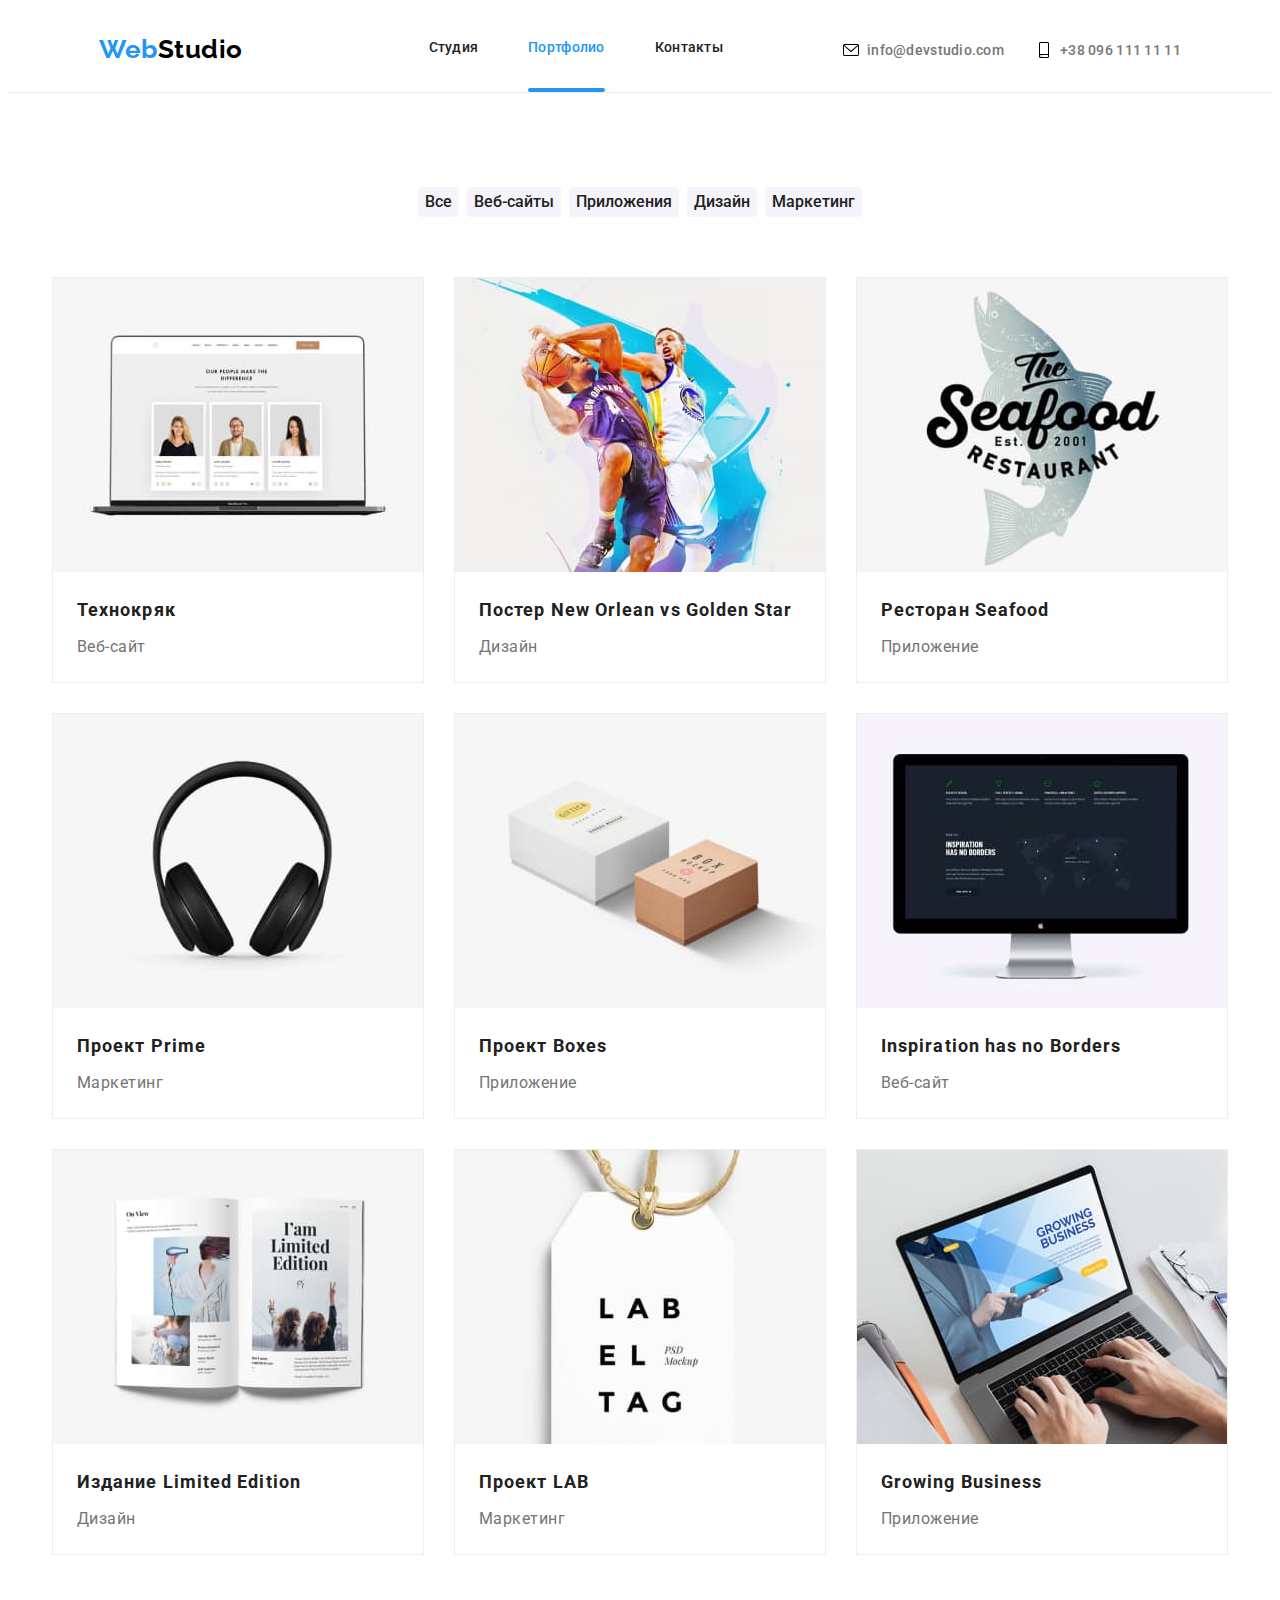
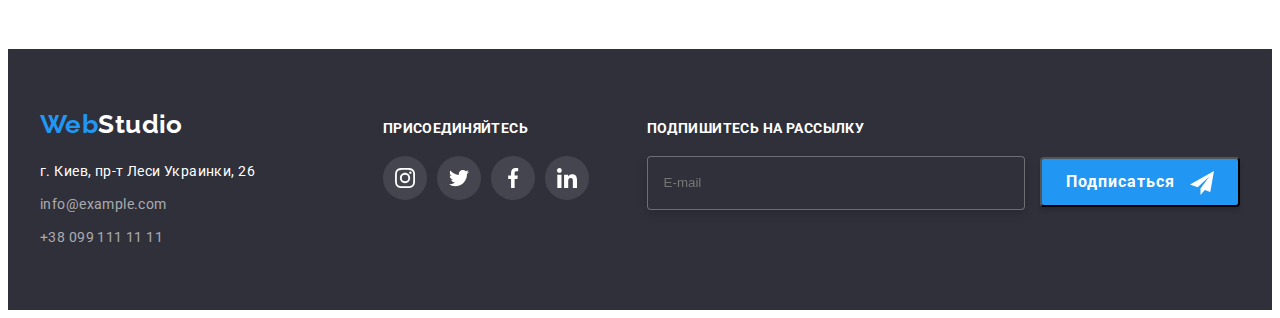
==== commit f47820fb: "fixbugs3" ====
--- a/portfolio.html
+++ b/portfolio.html
@@ -26,7 +26,7 @@
                 aria-expanded="false"
                 aria-controls="menu-container">
                 <svg class="open-burger" width="40" height="40" aria-label="Переключатель мобильного меню">
-                <use class="mobile-button__icon-open" href="./images/symbol-defs.svg#icon-menu_24px"></use>
+                <use class="mobile-button__icon-open" href="./images/symbol-defs.svg#icon-menu_40px"></use>
                 </svg>
       
                 <svg class="close-burger" width="20" height="20" aria-label="Переключатель мобильного меню">
@@ -37,11 +37,13 @@
                 <div class="menu-container" data-menu id="menu-container">
                     <ul  class="site-navigation">
                         <li class="site-navigation__item ">
+                                <a class="site-navigation__link" href="./index.html">Студия</a>   
+                        </li>
+                        <li class="site-navigation__item">
                             <div class="current-session">
-                                <a class="site-navigation__link current-session--link" href="./index.html">Студия</a>
-                            </div>    
-                        </li>
-                        <li class="site-navigation__item"><a class="site-navigation__link" href="./portfolio.html">Портфолио</a></li>
+                            <a class="site-navigation__link current-session--link" href="./portfolio.html">Портфолио</a>
+                        </div>
+                    </li>
                         <li class="site-navigation__item"><a class="site-navigation__link" href="#">Контакты</a></li>
                     </ul>
                     <ul class="auth-navigation">
@@ -83,7 +85,7 @@
 
         <section class="portfolio-section">
             <div class="container">
-                <h1 hidden="title-hidden">Портфолио</h1>
+                <h1 hidden="visually-hidden">Портфолио</h1>
                 <ul class="btn-list">
                     <li class="btn-item">
                         <button type="button" class="portfolio-button">Все</button>
@@ -100,8 +102,7 @@
                         <button type="button" class="portfolio-button">Маркетинг</button>
                     </li>
                 </ul>
-                </div>
-                <div class="container">
+                
                 <ul class="portfolio__list">
                     <li class="portfolio__item"> 
                         <a class="portfolio__link" href="#">
--- a/css/main.min.css
+++ b/css/main.min.css
@@ -1 +1 @@
-:root{--accent-color: #2196f3;--text-color-black: #212121;--text-color-gray: #757575;--white-color: #ffffff;--absolute-black: #000000;--grid-row-gap: 30px;--grid-column-gap: 30px;--bg-gradient: linear-gradient(to right, rgba(47, 48, 58, 0.4), rgba(47, 48, 58, 0.4)) }body{font-family:Roboto,sans-serif;font-style:normal;color:var(--text-color-gray);letter-spacing:.03em}h1,h2,h3,h4,h5,h6,p,ul{margin-top:0;margin-bottom:0;padding-top:0;padding-bottom:0}.container{margin-right:auto;margin-left:auto;padding-right:15px;padding-left:15px}@media screen and (min-width: 480px){.container{width:480px}}@media screen and (min-width: 768px){.container{width:768px}}@media screen and (min-width: 1200px){.container{width:1200px}}img{display:block;max-width:100%;height:auto}ul,ol{margin:0;padding:0;list-style-type:none}.header{background-color:var(--white-color);border-bottom:#ececec 1px solid}.header__list{margin-left:auto;list-style:none;display:flex;transition:250ms;transition-timing-function:cubic-bezier(0.4, 0, 0.2, 1)}.header__item{margin-right:50px}.header__item:last-child{margin-right:0}.header__address{display:flex;font-weight:500;font-size:14px;line-height:1.14;letter-spacing:.02em;text-decoration:none;color:var(--text-color-gray);align-items:center;transition:250ms;transition-timing-function:cubic-bezier(0.4, 0, 0.2, 1)}.header__address:hover,.header__address:focus{color:var(--accent-color);transition:250ms;transition-timing-function:cubic-bezier(0.4, 0, 0.2, 1)}.logo{margin-right:93px;font-family:Raleway;font-weight:700;font-size:26px;line-height:1.2;text-decoration:none;color:var(--absolute-black)}.logo__accent{color:var(--accent-color)}.backdrop .backdrop{position:fixed;top:0;left:0;width:100%;height:100%;background:rgba(0,0,0,.2);transition:opacity .5s,visibility .5s}.backdrop.is-hidden{opacity:0;pointer-events:none;visibility:hidden}.confirmation{padding-left:13px;display:flex;align-items:center;justify-content:center}.confirmation-input__checkbox{position:absolute;top:0;left:0;pointer-events:none;appearance:none}.confirmation__icon{width:16px;height:15px;margin-right:7px;background-origin:border-box;border:2px solid #212121;border-radius:2px;transition:background-color 250ms cubic-bezier(0.4, 0, 0.2, 1),border-color 250ms cubic-bezier(0.4, 0, 0.2, 1);display:flex;align-items:baseline}.confirmation-input__checkbox:checked+.confirmation__icon{opacity:1;border:none;background-color:#2196f3}.confirmation{font-family:"Roboto";font-style:normal;font-weight:400;font-size:14px;line-height:1.71;letter-spacing:.03em;color:#757575}.confirmation__agreement{text-decoration-line:underline;color:#2196f3;display:flex;padding-left:3px}.section__title-clients{margin-bottom:30px;margin-top:60px;font-family:"Roboto";font-style:normal;font-weight:700;font-size:28px;line-height:33px;text-align:center;letter-spacing:.03em;color:#212121}@media screen and (min-width: 1200px){.section__title-clients{margin-bottom:50px;font-size:36px}}.client__item{margin:15px}@media screen and (max-width: 767px){.client__item{width:calc((100% - 60px)/2)}}@media screen and (min-width: 768px)and (max-width: 1199px){.client__item{width:calc((100% - 90px)/3)}}@media screen and (min-width: 1200px){.client__item{width:calc(100% - 30px)}}.client__list{display:flex;justify-content:center;margin:-15px}@media screen and (max-width: 1199px){.client__list{flex-wrap:wrap}}.clients{display:flex;justify-content:center;align-items:center;width:100%;height:92px;border:1px solid #afb1b8;border-radius:4px;color:inherit}.clients:hover,.clients:focus{border-color:var(--accent-color);color:var(--accent-color);transition:250ms;transition-timing-function:cubic-bezier(0.4, 0, 0.2, 1)}.client__logo{fill:currentColor;display:flex;justify-content:center;align-items:center;transition:250ms;transition-timing-function:cubic-bezier(0.4, 0, 0.2, 1)}.container__clients{margin-right:auto;margin-left:auto;padding-top:94px;padding-bottom:94px;padding-left:15px;padding-right:15px}@media screen and (min-width: 480px){.container__clients{width:480px}}@media screen and (min-width: 768px){.container__clients{width:768px}}@media screen and (min-width: 1200px){.container__clients{width:1200px}}.details__section{background-color:var(--white-color);padding-top:60px;padding-bottom:60px}@media screen and (min-width: 768px){.details__section{padding-top:60px;padding-bottom:60px}}@media screen and (min-width: 1200px){.details__section{padding-top:94px;padding-bottom:94px}}.details__item{width:100%}@media screen and (min-width: 768px){.details__item{width:calc((100% - 30px)/2)}}@media screen and (min-width: 1200px){.details__item{width:calc((100% - 90px)/4)}}.details__item:last-child{margin-right:0}.details__list{display:flex;flex-wrap:wrap;gap:30px;list-style:none;padding-left:0px}.details__title{width:100%;font-weight:700;font-size:14px;line-height:1.14;color:var(--text-color-black);margin-bottom:10px;text-transform:uppercase;text-align:center}@media screen and (min-width: 480px){.details__title{text-align:center}}.details__text{font-weight:400;font-size:14px;line-height:1.71;color:var(--text-color-gray)}.section__title{font-family:"Roboto";font-style:normal;font-weight:700;font-size:36px;line-height:42px;text-align:center;letter-spacing:.03em;color:var(--text-color-black);margin-bottom:50px}@media screen and (min-width: 480px){.section__title{text-align:center}}.footer{padding-top:60px;padding-bottom:60px;background-color:#2f303a;font-style:normal;font-weight:400;font-size:14px;line-height:1.71;letter-spacing:.03em;text-align:center}@media screen and (min-width: 1200px){.footer{text-align:left}}.footer__logo{display:inline-block;font-family:Raleway,serif;font-weight:700;font-size:26px;line-height:1.2;text-decoration:none;color:var(--white-color);margin-bottom:20px}.footer__icon-social{padding-right:10px}.footer__team-social{display:flex;width:44px;height:44px;border:none;border-radius:50%;list-style:none;margin-left:0px;margin-right:0px;cursor:pointer;justify-content:center;align-items:center;fill:#fff;background:rgba(255,255,255,.1);transition:250ms;transition-timing-function:cubic-bezier(0.4, 0, 0.2, 1)}.footer__team-social:hover,.footer__team-social:focus{background-color:#2196f3;fill:#fff;transition:250ms;transition-timing-function:cubic-bezier(0.4, 0, 0.2, 1)}.container__footer-social{display:flex;align-items:baseline}@media screen and (max-width: 1199px){.footer__flex{display:flex;flex-wrap:wrap;justify-content:center;align-items:baseline;column-gap:165px}}@media screen and (min-width: 1200px){.footer__flex{display:flex;flex-wrap:nowrap;align-items:baseline;justify-content:center}}.footer--main{text-align:center;margin-bottom:60px}@media screen and (min-width: 1200px){.footer--main{text-align:left}}.join__list{display:flex;flex-direction:column;align-items:center;margin-bottom:60px;margin-top:60px}@media screen and (min-width: 768px){.join__list{margin-bottom:0}}@media screen and (min-width: 1200px){.join__list{margin-left:70px;align-items:flex-start}}.footer__team-social-items{display:flex;align-items:center;list-style:none;margin-left:0px;padding:0px;width:100%;height:100%;color:#fff;transition:250ms;transition-timing-function:cubic-bezier(0.4, 0, 0.2, 1)}.address__list{list-style:none;padding-left:0}.address__item{font-weight:400;font-size:14px;line-height:1.71;text-decoration:none;font-style:normal;color:var(--white-color);margin-bottom:9px}.address__item:last-child{margin-bottom:0px}.address__link{color:rgba(255,255,255,.6);text-decoration:none}.address__link:hover,.address__link:focus{color:var(--accent-color);transition:250ms;transition-timing-function:cubic-bezier(0.4, 0, 0.2, 1)}.join{width:145px;height:16px;font-family:"Roboto";font-style:normal;font-weight:700;font-size:14px;line-height:16px;letter-spacing:.03em;text-transform:uppercase;color:#fff;margin-bottom:20px}@media screen and (max-width: 1199px){.footer--form{text-align:center}}@media screen and (min-width: 1200px){.footer--form{align-items:flex-end;margin-left:93px}}.footer__form-label{display:block;margin-bottom:20px;font-family:"Roboto";font-style:normal;font-weight:700;font-size:14px;line-height:16px;letter-spacing:.03em;text-transform:uppercase;color:#fff}.footer__form-input{width:100%;height:50px;margin-top:20px;padding-left:16px;color:#fff;border:1px solid rgba(255,255,255,.3);filter:drop-shadow(0px 4px 4px rgba(0, 0, 0, 0.15));border-radius:4px;background-color:#2f303a}@media screen and (min-width: 480px){.footer__form-input{width:450px}}@media screen and (min-width: 1200px){.footer__form-input{width:358px}}.footer__form-button{width:200px;height:50px;font-family:"Roboto";font-style:normal;font-weight:700;font-size:16px;line-height:1.88;letter-spacing:.06em;color:#fff;background:#2196f3;box-shadow:0px 4px 4px rgba(0,0,0,.15);border-radius:4px;margin-top:20px}@media screen and (min-width: 1200px){.footer__form-button{margin-left:12px}}.footer__form-icon{fill:#fff;margin-left:10px;vertical-align:middle}.form__field{position:relative;left:0;top:0;font-family:"Roboto";font-style:normal;font-weight:400;font-size:12px;line-height:14px;letter-spacing:.01em;color:#757575}.form__field-label{display:block;font-family:"Roboto";font-style:normal;font-weight:400;font-size:12px;line-height:14px;letter-spacing:.01em;color:#757575;margin-bottom:4px}.form__field-input{font-family:"Roboto";font-style:normal;font-weight:400;font-size:12px;line-height:14px;letter-spacing:.01em;color:#757575;width:100%;padding:11px 12px 11px 42px;border:1px solid rgba(33,33,33,.2);border-radius:4px;outline:none;transition:border-color 250ms cubic-bezier(0.4, 0, 0.2, 1)}.form__field-input:hover,.form__field-input:focus{color:#2196f3;border:1px solid #2196f3;border-radius:4px}.form__field-input:hover+.form__field-icon,.form__field-input:focus+.form__field-icon,.form__field-input:active+.form__field-icon{fill:#2196f3}.form__field-inner{position:relative;margin-bottom:10px}.form__field-icon{position:absolute;top:50%;left:12px;transform:translateY(-50%);fill:CurrentColor;transition:fill 250ms cubic-bezier(0.4, 0, 0.2, 1);color:#212121;padding-right:15px;width:30px;height:12px}.form__field-texarea{resize:none;padding:12px 16px;margin-bottom:20px;height:120px}.form-field__button{display:block;margin-left:auto;margin-right:auto;margin-top:30px;margin-bottom:40px;width:200px;height:50px;padding:10px 52px;font-family:"Roboto";font-style:normal;font-weight:700;font-size:16px;line-height:1.88;letter-spacing:.06em;color:#fff;cursor:pointer;background:#2196f3;box-shadow:0px 4px 4px rgba(0,0,0,.15);border-radius:4px;border:0;transition:box-shadow 250ms cubic-bezier(0.4, 0, 0.2, 1)}.form-field__button:focus,.form-field__button:active{box-shadow:0px 4px 4px rgba(0,0,0,.15)}.header{background-color:var(--white-color);border-bottom:#ececec 1px solid}.header__list{margin-left:auto;list-style:none;display:flex;transition:250ms;transition-timing-function:cubic-bezier(0.4, 0, 0.2, 1)}.header__item{margin-right:50px}.header__item:last-child{margin-right:0}.header__address{display:flex;font-weight:500;font-size:14px;line-height:1.14;letter-spacing:.02em;text-decoration:none;color:var(--text-color-gray);align-items:center;transition:250ms;transition-timing-function:cubic-bezier(0.4, 0, 0.2, 1)}.header__address:hover,.header__address:focus{color:var(--accent-color);transition:250ms;transition-timing-function:cubic-bezier(0.4, 0, 0.2, 1)}.hero__section{background-color:#2f303a;text-align:center;padding-top:118px}@media screen and (min-width: 480px){.hero__section{width:480px}}@media screen and (min-width: 768px){.hero__section{width:768px}}@media screen and (min-width: 1200px){.hero__section{width:1200px}}.hero__title{font-family:"Roboto";font-style:normal;font-weight:900;font-size:26px;line-height:42px;text-align:center;letter-spacing:.06em;text-transform:uppercase;color:#fff}@media screen and (max-width: 1199px){.hero__title{font-size:26px;line-height:1.61;padding-bottom:30px}}.hero__btn{font-family:Roboto,sans-serif;font-weight:700;font-size:16px;line-height:1.87;letter-spacing:.06em;background-color:#2196f3;color:#fff;border-radius:4px;padding-top:10px;padding-bottom:10px;padding-left:32px;padding-right:32px;cursor:pointer;margin-bottom:118px}.hero__btn__btn:hover,.hero__btn__btn:focus{background-color:#188ce8;color:#fff;cursor:pointer;box-shadow:0px 4px 4px rgba(0,0,0,.15);border-radius:4px;transition:250ms;transition-timing-function:cubic-bezier(0.4, 0, 0.2, 1)}.icon-mail{margin-right:10px;fill:currentColor}.icon-mail:hover,.icon-mail:focus{color:var(--accent-color);transition:250ms;transition-timing-function:cubic-bezier(0.4, 0, 0.2, 1)}.icon-telefon{margin-right:10px;fill:currentColor}.icon-telefon:hover,.icon-telefon:focus{color:var(--accent-color);transition:250ms;transition-timing-function:cubic-bezier(0.4, 0, 0.2, 1)}.details__icon-sputnik{height:120px;display:flex;align-items:center;justify-content:center;background-color:#f5f4fa;margin-bottom:30px;border-radius:4px}.details__icon-watch{height:120px;display:flex;align-items:center;justify-content:center;background-color:#f5f4fa;margin-bottom:30px;border-radius:4px}.details__icon-clock{height:120px;display:flex;align-items:center;justify-content:center;background-color:#f5f4fa;margin-bottom:30px;border-radius:4px}.details__icon-nout{height:120px;display:flex;align-items:center;justify-content:center;background-color:#f5f4fa;margin-bottom:30px;border-radius:4px}.details__icon-astronaut{height:120px;display:flex;align-items:center;justify-content:center;background-color:#f5f4fa;margin-bottom:30px;border-radius:4px}.logo{margin-right:93px;font-family:Raleway;font-weight:700;font-size:26px;line-height:1.2;text-decoration:none;color:var(--absolute-black)}.logo__accent{color:var(--accent-color)}.modal{position:absolute;top:50%;left:50%;transform:translate(-50%, -50%);overflow-y:scroll;background:#fff;box-shadow:0px 1px 3px rgba(0,0,0,.12),0px 1px 1px rgba(0,0,0,.14),0px 2px 1px rgba(0,0,0,.2);border-radius:4px}@media screen and (min-width: 480px)and (max-width: 1199px){.modal{width:450px}}@media screen and (min-width: 1200px){.modal{min-width:528px;min-height:581px}}.modal__close-button{position:absolute;top:8px;right:8px;width:30px;height:30px;background:#fff;border:1px solid rgba(0,0,0,.1);border-radius:50%;cursor:pointer}.modal__close-button:hover .modal__close-icon,.modal__close-button:focus .modal__close-icon{fill:#2196f3}.modal__close-icon{fill:#000;transition:fill 250ms cubic-bezier(0.4, 0, 0.2, 1)}.modal__inner{padding-left:40px;padding-right:40px;padding-top:40px}.modal__title{margin-bottom:12px;font-family:"Roboto";font-style:normal;font-weight:700;font-size:20px;line-height:23px;text-align:center;letter-spacing:.03em;color:#212121}.navigation{display:flex;align-items:center;justify-content:center;min-height:60px}@media screen and (max-width: 768px){.navigation{justify-content:space-between}}.mobile-button{display:inline-flex;background-color:rgba(0,0,0,0);margin:0;padding:0;border:none;cursor:pointer;z-index:990}@media screen and (min-width: 768px){.mobile-button{display:none}}.mobile-button__icon-close{width:40px;height:40px}.mobile-button:hover .mobile-button__icon-open{fill:#2196f3}.mobile-button:hover .mobile-button__icon-close{fill:#2196f3}.mobile-button__icon-close{display:none}.mobile-button.is-open .mobile-button__icon-close{display:block}.mobile-button.is-open .mobile-button__icon-open{display:none}.close-burger{position:fixed;top:20px;right:25px}.menu-container{background-color:#fff;padding:48px 40px;text-align:center}@media screen and (max-width: 767px){.menu-container{display:none;position:fixed;top:0;left:0;width:100vw;height:100vh;z-index:900}.menu-container.is-open{display:flex;flex-direction:column;justify-content:space-between}}@media screen and (min-width: 768px){.menu-container{display:flex;justify-content:center;align-items:center;padding:0}}@media screen and (min-width: 1200px){.menu-container{gap:300px}}.site-navigation{display:flex;flex-direction:column;align-items:flex-start}@media screen and (max-width: 768px){.site-navigation{margin-left:0}}@media screen and (min-width: 768px){.site-navigation{flex-direction:row;gap:50px;margin-left:88px;margin-bottom:0}}@media screen and (min-width: 1200px){.site-navigation{margin-left:93px}}.site-navigation__link{display:block;padding-top:16px;padding-bottom:16px;font-style:normal;font-weight:500;font-size:40px;line-height:1.14;letter-spacing:.02em;color:#212121;transition:250ms;transition-timing-function:cubic-bezier(0.4, 0, 0.2, 1)}.site-navigation__link:hover,.site-navigation__link:focus{color:#2196f3;transition:250ms;transition-timing-function:cubic-bezier(0.4, 0, 0.2, 1)}@media screen and (min-width: 768px){.site-navigation__link{padding-top:32px;padding-bottom:32px;font-size:14px;line-height:1.14}}.current-session::after{content:"";display:block;width:100%;height:4px;background:#2196f3;border-radius:2px}@media screen and (max-width: 768px){.current-session::after{display:none}}.current-session--link{color:#2196f3}.auth-navigation{display:flex;flex-direction:column-reverse}@media screen and (max-width: 768px){.auth-navigation{margin-bottom:64px}}@media screen and (min-width: 768px){.auth-navigation{flex-direction:column;justify-content:center;margin-bottom:0}}@media screen and (min-width: 1200px){.auth-navigation{display:flex;flex-direction:row;align-items:center}}@media screen and (min-width: 768px)and (max-width: 1199px){.auth-navigation__item{margin-left:90px}}@media screen and (min-width: 1200px){.auth-navigation__item:first-child{margin-right:32px}}.auth-navigation__link{display:flex;padding-top:16px;padding-bottom:16px;color:var(--secondary-color);font-style:normal;font-weight:500;font-size:14px;line-height:1.15;letter-spacing:.02em;transition:250ms;transition-timing-function:cubic-bezier(0.4, 0, 0.2, 1)}@media screen and (max-width: 768px){.auth-navigation__link{font-size:34px;line-height:1.17}}@media screen and (min-width: 768px)and (max-width: 1200px){.auth-navigation__link{padding:5px 0px;font-size:12px;line-height:1.14}}@media screen and (min-width: 1200px){.auth-navigation__link{padding-top:32px;padding-bottom:32px}}.auth-navigation__link:hover,.auth-navigation__link:focus{color:#2196f3;transition:250ms;transition-timing-function:cubic-bezier(0.4, 0, 0.2, 1)}.auth-navigation__link:hover .contact-icon,.auth-navigation__link:focus .contact-icon{fill:#2196f3;transition:250ms;transition-timing-function:cubic-bezier(0.4, 0, 0.2, 1)}.contact-icon{display:flex;fill:var(--secondary-color);margin-right:10px;display:none}.contact-icon:hover{fill:var(--secondary-color)}@media screen and (min-width: 768px){.contact-icon{display:block}}@media screen and (min-width: 768px){.contact-icon{margin-right:8px}}.mobile-list{display:flex}@media screen and (min-width: 768px){.mobile-list{display:none}}.mobile-list__item{border-right:1px solid rgba(33,33,33,.2);margin-right:10px}.mobile-list__link{padding-right:10px;text-decoration:none;color:#2196f3;font-size:18px}.overlay{max-width:1600px;background-image:var(--bg-gradient),url(../images/hero-bg-mobile.jpg);background-position:center;background-size:cover;background-repeat:no-repeat;background-color:#2f303a;margin-left:auto;margin-right:auto;padding-top:118px;padding-bottom:118px}@media(min-device-pixel-ratio: 2),(min-resolution: 192dpi),(min-resolution: 2dppx){.overlay{background-image:var(--bg-gradient),url(../images/hero-bg-2x-mob.jpg)}}@media screen and (min-device-pixel-ratio: 2)and (min-width: 768px),screen and (min-resolution: 192dpi)and (min-width: 768px),screen and (min-resolution: 2dppx)and (min-width: 768px){.overlay{background-image:var(--bg-gradient),url(../images/hero-bg-tablet.jpg)}}@media screen and (min-device-pixel-ratio: 2)and (min-width: 768px)and (min-device-pixel-ratio: 2),screen and (min-device-pixel-ratio: 2)and (min-width: 768px)and (min-resolution: 192dpi),screen and (min-device-pixel-ratio: 2)and (min-width: 768px)and (min-resolution: 2dppx),screen and (min-resolution: 192dpi)and (min-width: 768px)and (min-device-pixel-ratio: 2),screen and (min-resolution: 192dpi)and (min-width: 768px)and (min-resolution: 192dpi),screen and (min-resolution: 192dpi)and (min-width: 768px)and (min-resolution: 2dppx),screen and (min-resolution: 2dppx)and (min-width: 768px)and (min-device-pixel-ratio: 2),screen and (min-resolution: 2dppx)and (min-width: 768px)and (min-resolution: 192dpi),screen and (min-resolution: 2dppx)and (min-width: 768px)and (min-resolution: 2dppx){.overlay{background-image:var(--bg-gradient),url(../images/hero-bg-2x-tablet.jpg)}}@media screen and (min-device-pixel-ratio: 2)and (min-width: 1200px),screen and (min-resolution: 192dpi)and (min-width: 1200px),screen and (min-resolution: 2dppx)and (min-width: 1200px){.overlay{width:1600px;height:600px;background-position:center;background-size:cover;background-repeat:no-repeat;background-image:var(--bg-gradient),url(../images/people-working.jpg)}}@media screen and (min-device-pixel-ratio: 2)and (min-width: 1200px)and (min-device-pixel-ratio: 2),screen and (min-device-pixel-ratio: 2)and (min-width: 1200px)and (min-resolution: 192dpi),screen and (min-device-pixel-ratio: 2)and (min-width: 1200px)and (min-resolution: 2dppx),screen and (min-resolution: 192dpi)and (min-width: 1200px)and (min-device-pixel-ratio: 2),screen and (min-resolution: 192dpi)and (min-width: 1200px)and (min-resolution: 192dpi),screen and (min-resolution: 192dpi)and (min-width: 1200px)and (min-resolution: 2dppx),screen and (min-resolution: 2dppx)and (min-width: 1200px)and (min-device-pixel-ratio: 2),screen and (min-resolution: 2dppx)and (min-width: 1200px)and (min-resolution: 192dpi),screen and (min-resolution: 2dppx)and (min-width: 1200px)and (min-resolution: 2dppx){.overlay{background-image:var(--bg-gradient),url(../images/hero-bg-2x-desktop.jpg)}}.portfolio-main{background-color:var(--white-color)}.portfolio-section{padding-top:94px;padding-bottom:94px}.btn-list{display:flex;margin-bottom:40px;flex-wrap:wrap;gap:8px}@media screen and (min-width: 768px){.btn-list{justify-content:center}}@media screen and (min-width: 1200px){.btn-list{margin-bottom:60px}}.portfolio-button{font-family:Roboto,sans-serif;font-weight:500;font-size:16px;line-height:1.62;background-color:#f5f4fa;color:var(--text-color-black);border-radius:4px;border:1px solid #f5f4fa}.portfolio-button:hover,.portfolio-button:focus{background-color:#2196f3;color:#fff;cursor:pointer;box-shadow:0px 3px 1px rgba(0,0,0,.1),0px 1px 2px rgba(0,0,0,.08),0px 2px 2px rgba(0,0,0,.12);border-radius:4px;transition:250ms;transition-timing-function:cubic-bezier(0.4, 0, 0.2, 1)}.btn-item{margin-bottom:15px}.portfolio__list{display:flex;flex-wrap:wrap;gap:30px}@media screen and (min-width: 1200px){.portfolio__list{justify-content:center}}.portfolio__item{width:450px;background:#fff;border:1px solid #eee}@media screen and (min-width: 768px){.portfolio__item{width:354px}}@media screen and (min-width: 1200px){.portfolio__item{width:370px}}.portfolio__item:focus,.portfolio__item:hover{transition:250ms;transition-timing-function:cubic-bezier(0.4, 0, 0.2, 1);box-shadow:0px 1px 1px rgba(0,0,0,.12),0px 4px 4px rgba(0,0,0,.06),1px 4px 6px rgba(0,0,0,.16)}.portfolio__item:nth-child(3n){margin-right:0px}.portfolio__item:nth-last-child(-n+3){margin-bottom:0px}.portfolio__link{text-decoration:none}.portfolio-title{font-weight:700;font-size:18px;line-height:2;letter-spacing:.06em;color:var(--text-color-black);padding-bottom:4px}.portfolio__text{font-weight:400;font-size:16px;line-height:1.87;color:#757575;margin-bottom:4px;list-style:none}.portfolio-container{padding-top:20px;padding-left:24px;padding-bottom:20px;padding-right:24px;border-bottom:1px solid #eee;border-left:1px solid #eee;border-right:1px solid #eee}.portfolio-thumb{position:relative;overflow:hidden}.portfolio-overlay{position:absolute;top:0;right:0;width:100%;height:100%;padding:64px 24px;background-color:rgba(33,150,243,.9);transform:translateY(100%);transition:transform 250ms;transition-timing-function:cubic-bezier(0.4, 0, 0.2, 1)}.portfolio__item:hover .portfolio-overlay{transform:translateY(0)}.portfolio-overlay-description{font-family:"Roboto";font-style:normal;font-weight:400;font-size:18px;line-height:1.56;letter-spacing:.03em;color:#fff}.portfolio-list__description{padding-left:24px;padding-bottom:20px;padding-top:20px}.portfolio-list__title{font-family:"Roboto";font-style:normal;font-weight:700;font-size:18px;line-height:36px;letter-spacing:.06em;color:#212121}.team__section{background-color:#f5f4fa;padding-top:94px;padding-bottom:94px;text-align:center}.team__list{display:flex;flex-wrap:wrap;gap:30px;list-style:none;padding-left:0px}.team__item{width:100%;margin-left:0;background-color:#fff;box-shadow:0px 1px 3px rgba(0,0,0,.12),0px 1px 1px rgba(0,0,0,.14),0px 2px 1px rgba(0,0,0,.2);border-radius:0px 0px 4px 4px}@media screen and (min-width: 768px){.team__item{width:calc((100% - 30px)/2)}}@media screen and (min-width: 1200px){.team__item{width:calc((100% - 90px)/4)}}.team__title{font-weight:500;font-size:16px;line-height:1.18;color:var(--text-color-black);margin-bottom:10px}.team__text{font-weight:400;font-size:16px;line-height:1.18;color:var(--text-color-gray);margin-bottom:16px}.team__container{padding-top:30px;padding-bottom:30px}.team__social-items{display:flex;padding-left:32px;padding-right:32px}.team__social-item:not(:last-child){margin-right:10px}.team__social-item{list-style:none;display:flex;margin-left:0px;padding:0px;width:100%;height:100%}.team__social-link{display:flex;width:44px;height:44px;border:none;border-radius:50%;list-style:none;margin-left:0px;margin-right:0px;cursor:pointer;justify-content:center;align-items:center;fill:#afb1b8;transition:250ms;transition-timing-function:cubic-bezier(0.4, 0, 0.2, 1)}.team__social-link:hover,.team__social-link:focus{background-color:#2196f3;fill:#fff;transition:250ms;transition-timing-function:cubic-bezier(0.4, 0, 0.2, 1)}.work__section{display:flex;justify-content:space-between;padding-top:0}@media screen and (max-width: 1200px){.work__section{display:none}}.work__list{list-style:none;display:flex;padding-left:0;margin-right:30px}.work__item{position:relative;margin-right:30px}.work__text{position:absolute;left:0;bottom:0;display:flex;justify-content:center;align-items:center;width:370px;height:70px;font-family:"Roboto";font-style:normal;font-weight:700;font-size:14px;line-height:1.14;text-align:center;letter-spacing:.03em;text-transform:uppercase;color:#fff;background:rgba(47,48,58,.8)}/*# sourceMappingURL=main.min.css.map */+:root{--accent-color: #2196f3;--text-color-black: #212121;--text-color-gray: #757575;--white-color: #ffffff;--absolute-black: #000000;--grid-row-gap: 30px;--grid-column-gap: 30px;--bg-gradient: linear-gradient(to right, rgba(47, 48, 58, 0.4), rgba(47, 48, 58, 0.4));--bg-color-button: #188CE8}body{font-family:Roboto,sans-serif;font-style:normal;color:var(--text-color-gray);letter-spacing:.03em}h1,h2,h3,h4,h5,h6,p,ul{margin-top:0;margin-bottom:0;padding-top:0;padding-bottom:0}.container{margin-right:auto;margin-left:auto;padding-right:15px;padding-left:15px}@media screen and (min-width: 480px){.container{width:480px}}@media screen and (min-width: 768px){.container{width:768px}}@media screen and (min-width: 1200px){.container{width:1200px}}img{display:block;max-width:100%;height:auto}ul,ol{margin:0;padding:0;list-style-type:none}a{text-decoration:none}.header{background-color:var(--white-color);border-bottom:#ececec 1px solid}.header__list{margin-left:auto;list-style:none;display:flex;transition:250ms;transition-timing-function:cubic-bezier(0.4, 0, 0.2, 1)}.header__item{margin-right:50px}.header__item:last-child{margin-right:0}.header__address{display:flex;font-weight:500;font-size:14px;line-height:1.14;letter-spacing:.02em;text-decoration:none;color:var(--text-color-gray);align-items:center;transition:250ms;transition-timing-function:cubic-bezier(0.4, 0, 0.2, 1)}.header__address:hover,.header__address:focus{color:var(--accent-color);transition:250ms;transition-timing-function:cubic-bezier(0.4, 0, 0.2, 1)}.logo{margin-right:93px;font-family:Raleway;font-weight:700;font-size:26px;line-height:1.2;text-decoration:none;color:var(--absolute-black)}.logo__accent{color:var(--accent-color)}.backdrop .backdrop{position:fixed;top:0;left:0;width:100%;height:100%;background:rgba(0,0,0,.2);transition:opacity .5s,visibility .5s}.backdrop.is-hidden{opacity:0;pointer-events:none;visibility:hidden}.confirmation{display:flex;align-items:center;justify-content:center;font-family:"Roboto";font-style:normal;font-weight:400;font-size:12px;line-height:1.71;letter-spacing:.03em;color:var(--text-color-gray)}@media screen and (min-width: 768px){.confirmation{font-weight:400;font-size:12px;line-height:14px;letter-spacing:.03em;color:var(--text-color-gray)}}@media screen and (min-width: 1200px){.confirmation{font-weight:400;font-size:14px;line-height:24px;letter-spacing:.03em;color:var(--text-color-gray)}}.confirmation-input__checkbox{position:absolute;top:0;left:0;pointer-events:none;appearance:none}.confirmation__icon{width:16px;height:15px;margin-right:7px;background-origin:border-box;border:2px solid #212121;border-radius:2px;transition:background-color 250ms cubic-bezier(0.4, 0, 0.2, 1),border-color 250ms cubic-bezier(0.4, 0, 0.2, 1);display:flex;align-items:baseline}.confirmation-input__checkbox:checked+.confirmation__icon{opacity:1;border:none;background-color:#2196f3}.confirmation__agreement{text-decoration-line:underline;color:var(--accent-color);display:flex;font-weight:400;font-size:12px;line-height:14px;letter-spacing:.03em}.section__clients{padding-top:60px;padding-bottom:60px}.section__title-clients{margin-bottom:30px;font-family:"Roboto";font-style:normal;font-weight:700;font-size:28px;line-height:33px;text-align:center;letter-spacing:.03em;color:#212121}@media screen and (min-width: 1200px){.section__title-clients{margin-bottom:50px;font-size:36px}}.client__item{margin:15px}@media screen and (max-width: 767px){.client__item{width:calc((100% - 60px)/2)}}@media screen and (min-width: 768px)and (max-width: 1199px){.client__item{width:calc((100% - 90px)/3)}}@media screen and (min-width: 1200px){.client__item{width:calc(100% - 30px)}}.client__list{display:flex;justify-content:center;margin:-15px}@media screen and (max-width: 1199px){.client__list{flex-wrap:wrap}}.clients{display:flex;justify-content:center;align-items:center;width:100%;height:92px;border:1px solid #afb1b8;border-radius:4px;color:inherit}.clients:hover,.clients:focus{border-color:var(--accent-color);color:var(--accent-color);transition:250ms;transition-timing-function:cubic-bezier(0.4, 0, 0.2, 1)}.client__logo{fill:currentColor;display:flex;justify-content:center;align-items:center;transition:250ms;transition-timing-function:cubic-bezier(0.4, 0, 0.2, 1)}.container__clients{margin-right:auto;margin-left:auto;padding-left:15px;padding-right:15px}@media screen and (min-width: 480px){.container__clients{width:480px}}@media screen and (min-width: 768px){.container__clients{width:768px}}@media screen and (min-width: 1200px){.container__clients{width:1200px}}.details__section{background-color:var(--white-color);padding-top:60px;padding-bottom:60px}@media screen and (min-width: 768px){.details__section{padding-top:60px;padding-bottom:60px}}@media screen and (min-width: 1200px){.details__section{padding-top:94px;padding-bottom:94px}}.details__item{width:100%}@media screen and (min-width: 768px){.details__item{width:calc((100% - 30px)/2)}}@media screen and (min-width: 1200px){.details__item{width:calc((100% - 90px)/4)}}.details__item:last-child{margin-right:0}.details__list{display:flex;flex-wrap:wrap;gap:30px;list-style:none;padding-left:0px}.details__title{width:100%;font-weight:700;font-size:14px;line-height:1.14;color:var(--text-color-black);margin-bottom:10px;text-transform:uppercase;text-align:center}@media screen and (min-width: 480px){.details__title{text-align:center}}.details__text{font-weight:400;font-size:14px;line-height:1.71;color:var(--text-color-gray)}.section__title{font-family:"Roboto";font-style:normal;font-weight:700;font-size:36px;line-height:42px;text-align:center;letter-spacing:.03em;color:var(--text-color-black);margin-bottom:50px}@media screen and (min-width: 480px){.section__title{text-align:center}}.visually-hidden{position:absolute;width:1px;height:1px;margin:-1px;border:0;padding:0;white-space:nowrap;clip-path:inset(100%);clip:rect(0 0 0 0);overflow:hidden}.footer{padding-top:60px;padding-bottom:60px;background-color:#2f303a;font-style:normal;font-weight:400;font-size:14px;line-height:1.71;letter-spacing:.03em;text-align:center}@media screen and (min-width: 1200px){.footer{text-align:left}}.footer__logo{display:inline-block;font-family:Raleway,serif;font-weight:700;font-size:26px;line-height:1.2;text-decoration:none;color:var(--white-color);margin-bottom:20px}.footer__icon-social:not(:last-child){margin-right:10px}.footer__team-social{display:flex;width:44px;height:44px;border:none;border-radius:50%;list-style:none;margin-left:0px;margin-right:0px;cursor:pointer;justify-content:center;align-items:center;fill:#fff;background:rgba(255,255,255,.1);transition:250ms;transition-timing-function:cubic-bezier(0.4, 0, 0.2, 1)}.footer__team-social:hover,.footer__team-social:focus{background-color:#2196f3;fill:#fff;transition:250ms;transition-timing-function:cubic-bezier(0.4, 0, 0.2, 1)}.container__footer-social{display:flex;align-items:baseline}@media screen and (max-width: 1199px){.footer__flex{display:flex;flex-wrap:wrap;justify-content:center;align-items:baseline;column-gap:165px}}@media screen and (min-width: 1200px){.footer__flex{display:flex;flex-wrap:nowrap;align-items:baseline;justify-content:space-between}}.footer--main{text-align:center;margin-bottom:60px}@media screen and (min-width: 1200px){.footer--main{text-align:left}}.join__list{display:flex;flex-direction:column;align-items:center;margin-bottom:60px}@media screen and (min-width: 768px){.join__list{margin-bottom:0}}@media screen and (min-width: 1200px){.join__list{margin-left:70px;align-items:flex-start}}.footer__team-social-items{display:flex;align-items:center;list-style:none;margin-left:0px;padding:0px;width:100%;height:100%;color:#fff;transition:250ms;transition-timing-function:cubic-bezier(0.4, 0, 0.2, 1)}.address__list{list-style:none;padding-left:0}.address__item{font-weight:400;font-size:14px;line-height:1.71;text-decoration:none;font-style:normal;color:var(--white-color);margin-bottom:9px}.address__item:last-child{margin-bottom:0px}.address__link{color:rgba(255,255,255,.6);text-decoration:none}.address__link:hover,.address__link:focus{color:var(--accent-color);transition:250ms;transition-timing-function:cubic-bezier(0.4, 0, 0.2, 1)}.join{width:145px;height:16px;font-family:"Roboto";font-style:normal;font-weight:700;font-size:14px;line-height:16px;letter-spacing:.03em;text-transform:uppercase;color:#fff;margin-bottom:20px}@media screen and (max-width: 1199px){.footer--form{text-align:center}}@media screen and (min-width: 1200px){.footer--form{align-items:flex-end;margin-left:93px}}.form-field{margin-bottom:20px}.footer__form-label{display:block;margin-bottom:20px;font-family:"Roboto";font-style:normal;font-weight:700;font-size:14px;line-height:16px;letter-spacing:.03em;text-transform:uppercase;color:#fff}.footer__form-input{width:100%;height:50px;padding-left:16px;color:#fff;border:1px solid rgba(255,255,255,.3);filter:drop-shadow(0px 4px 4px rgba(0, 0, 0, 0.15));border-radius:4px;background-color:#2f303a}@media screen and (min-width: 480px){.footer__form-input{width:450px}}@media screen and (min-width: 1200px){.footer__form-input{width:358px}}.footer__form-button{width:200px;height:50px;font-family:"Roboto";font-style:normal;font-weight:700;font-size:16px;line-height:1.88;letter-spacing:.06em;color:var(--white-color);background:var(--accent-color);box-shadow:0px 4px 4px rgba(0,0,0,.15);border-radius:4px}@media screen and (min-width: 1200px){.footer__form-button{margin-left:12px}}.footer__form-icon{fill:#fff;margin-left:10px;vertical-align:middle}.form__field{position:relative;left:0;top:0;margin-bottom:10px;font-family:"Roboto";font-style:normal;font-weight:400;font-size:12px;line-height:14px;letter-spacing:.01em;color:var(--text-color-gray)}.form__field-label{display:block;font-family:"Roboto";font-style:normal;font-weight:400;font-size:12px;line-height:14px;letter-spacing:.01em;color:#757575;margin-bottom:4px}.form__field-input{font-family:"Roboto";font-style:normal;font-weight:400;font-size:12px;line-height:14px;letter-spacing:.01em;color:#757575;width:100%;padding:11px 12px 11px 42px;border:1px solid rgba(33,33,33,.2);border-radius:4px;outline:none;transition:border-color 250ms cubic-bezier(0.4, 0, 0.2, 1)}.form__field-input:hover,.form__field-input:focus{color:#2196f3;border:1px solid #2196f3;border-radius:4px}.form__field-input:hover+.form__field-icon,.form__field-input:focus+.form__field-icon,.form__field-input:active+.form__field-icon{fill:#2196f3}.form__field-inner{position:relative}.form__field-icon{position:absolute;top:50%;left:12px;transform:translateY(-50%);fill:CurrentColor;transition:fill 250ms cubic-bezier(0.4, 0, 0.2, 1);color:#212121;padding-right:15px;width:30px;height:12px}.form__field-texarea{resize:none;padding:12px 16px;height:120px}.form-field__button{display:block;margin-left:auto;margin-right:auto;margin-top:30px;width:200px;height:50px;padding:10px 52px;font-family:"Roboto";font-style:normal;font-weight:700;font-size:16px;line-height:1.88;letter-spacing:.06em;color:#fff;cursor:pointer;background:#2196f3;box-shadow:0px 4px 4px rgba(0,0,0,.15);border-radius:4px;border:0;transition:box-shadow 250ms cubic-bezier(0.4, 0, 0.2, 1)}.form-field__button:focus,.form-field__button:active{box-shadow:0px 4px 4px rgba(0,0,0,.15)}.header{background-color:var(--white-color);border-bottom:#ececec 1px solid}.header__list{margin-left:auto;list-style:none;display:flex;transition:250ms;transition-timing-function:cubic-bezier(0.4, 0, 0.2, 1)}.header__item{margin-right:50px}.header__item:last-child{margin-right:0}.header__address{display:flex;font-weight:500;font-size:14px;line-height:1.14;letter-spacing:.02em;text-decoration:none;color:var(--text-color-gray);align-items:center;transition:250ms;transition-timing-function:cubic-bezier(0.4, 0, 0.2, 1)}.header__address:hover,.header__address:focus{color:var(--accent-color);transition:250ms;transition-timing-function:cubic-bezier(0.4, 0, 0.2, 1)}.hero__section{background-color:#2f303a;text-align:center;padding-top:118px}@media screen and (min-width: 480px){.hero__section{width:480px}}@media screen and (min-width: 768px){.hero__section{width:768px}}@media screen and (min-width: 1200px){.hero__section{width:1200px}}.hero__title{font-family:"Roboto";font-style:normal;font-weight:900;font-size:26px;line-height:42px;text-align:center;letter-spacing:.06em;text-transform:uppercase;color:#fff}@media screen and (max-width: 1199px){.hero__title{font-size:26px;line-height:1.61;margin-bottom:30px}}.hero__btn{font-family:Roboto,sans-serif;font-weight:700;font-size:16px;line-height:1.87;letter-spacing:.06em;background-color:var(--accent-color);color:var(--white-color);border-radius:4px;padding-top:10px;padding-bottom:10px;padding-left:32px;padding-right:32px;cursor:pointer}.hero__btn:hover,.hero__btnn:focus{background-color:var(--bg-color-button);color:var(--white-color);cursor:pointer;box-shadow:0px 4px 4px rgba(0,0,0,.15);border-radius:4px;transition:250ms;transition-timing-function:cubic-bezier(0.4, 0, 0.2, 1)}.icon-mail{margin-right:10px;fill:currentColor}.icon-mail:hover,.icon-mail:focus{color:var(--accent-color);transition:250ms;transition-timing-function:cubic-bezier(0.4, 0, 0.2, 1)}.icon-telefon{margin-right:10px;fill:currentColor}.icon-telefon:hover,.icon-telefon:focus{color:var(--accent-color);transition:250ms;transition-timing-function:cubic-bezier(0.4, 0, 0.2, 1)}.details__icon-sputnik{height:120px;display:flex;align-items:center;justify-content:center;background-color:#f5f4fa;margin-bottom:30px;border-radius:4px}.details__icon-watch{height:120px;display:flex;align-items:center;justify-content:center;background-color:#f5f4fa;margin-bottom:30px;border-radius:4px}.details__icon-clock{height:120px;display:flex;align-items:center;justify-content:center;background-color:#f5f4fa;margin-bottom:30px;border-radius:4px}.details__icon-nout{height:120px;display:flex;align-items:center;justify-content:center;background-color:#f5f4fa;margin-bottom:30px;border-radius:4px}.details__icon-astronaut{height:120px;display:flex;align-items:center;justify-content:center;background-color:#f5f4fa;margin-bottom:30px;border-radius:4px}.logo{margin-right:93px;font-family:Raleway;font-weight:700;font-size:26px;line-height:1.2;text-decoration:none;color:var(--absolute-black)}.logo__accent{color:var(--accent-color)}.modal{position:absolute;top:50%;left:50%;transform:translate(-50%, -50%);overflow-y:scroll;background:#fff;box-shadow:0px 1px 3px rgba(0,0,0,.12),0px 1px 1px rgba(0,0,0,.14),0px 2px 1px rgba(0,0,0,.2);border-radius:4px}@media screen and (min-width: 480px)and (max-width: 1199px){.modal{width:450px}}@media screen and (min-width: 1200px){.modal{min-width:528px;min-height:581px}}.modal__close{padding:40px}.modal__close-button{position:absolute;top:8px;right:8px;width:30px;height:30px;background:#fff;border:1px solid rgba(0,0,0,.1);border-radius:50%;cursor:pointer}.modal__close-button:hover .modal__close-icon,.modal__close-button:focus .modal__close-icon{fill:#2196f3}.modal__close-icon{fill:#000;transition:fill 250ms cubic-bezier(0.4, 0, 0.2, 1)}.modal__title{margin-bottom:12px;font-family:"Roboto";font-style:normal;font-weight:700;font-size:20px;line-height:30px;text-align:center;letter-spacing:.03em;color:var(--text-color-black)}@media screen and (min-width: 1200px){.modal__title{font-family:"Roboto";font-style:normal;font-weight:700;font-size:20px;line-height:23px;text-align:center;letter-spacing:.03em}}.navigation{display:flex;align-items:center;justify-content:center;min-height:60px}@media screen and (max-width: 768px){.navigation{justify-content:space-between}}.mobile-button{display:inline-flex;background-color:rgba(0,0,0,0);margin:0;padding:0;border:none;cursor:pointer;z-index:990}@media screen and (min-width: 768px){.mobile-button{display:none}}.mobile-button__icon-close{width:40px;height:40px}.mobile-button:hover .mobile-button__icon-open{fill:#2196f3}.mobile-button:focus .mobile-button__icon-open{fill:#2196f3}.mobile-button:hover .mobile-button__icon-close{fill:#2196f3}.mobile-button__icon-close{display:none}.mobile-button.is-open .mobile-button__icon-close{display:block}.mobile-button.is-open .mobile-button__icon-open{display:none}.close-burger{position:fixed;top:20px;right:25px}.menu-container{background-color:#fff;padding:48px 40px;text-align:center}@media screen and (max-width: 767px){.menu-container{display:none;position:fixed;top:0;left:0;width:100vw;height:100vh;z-index:900}.menu-container.is-open{display:flex;flex-direction:column;justify-content:space-between}}@media screen and (min-width: 768px){.menu-container{display:flex;justify-content:center;align-items:center;padding:0}}@media screen and (min-width: 1200px){.menu-container{gap:30px}}.site-navigation{display:flex;flex-direction:column;align-items:flex-start}@media screen and (max-width: 768px){.site-navigation{margin-left:0}}@media screen and (min-width: 768px){.site-navigation{flex-direction:row;gap:50px;margin-left:0;margin-bottom:0}}@media screen and (min-width: 1200px){.site-navigation{margin-left:93px}}.site-navigation__link{display:block;padding-top:16px;padding-bottom:16px;font-style:normal;font-weight:500;font-size:40px;line-height:1.14;letter-spacing:.02em;color:#212121;transition:250ms;transition-timing-function:cubic-bezier(0.4, 0, 0.2, 1)}.site-navigation__link:hover,.site-navigation__link:focus{color:#2196f3;transition:250ms;transition-timing-function:cubic-bezier(0.4, 0, 0.2, 1)}@media screen and (min-width: 768px){.site-navigation__link{padding-top:32px;padding-bottom:32px;font-size:14px;line-height:1.14}}.current-session::after{content:"";display:block;width:100%;height:4px;background:#2196f3;border-radius:2px}@media screen and (max-width: 768px){.current-session::after{display:none}}.current-session--link{color:#2196f3}.auth-navigation{display:flex;flex-direction:column-reverse}@media screen and (max-width: 768px){.auth-navigation{margin-bottom:64px}}@media screen and (min-width: 768px){.auth-navigation{flex-direction:column;justify-content:center;margin-bottom:0;margin-left:90px}}@media screen and (min-width: 1200px){.auth-navigation{display:flex;flex-direction:row;align-items:center}}@media screen and (min-width: 768px)and (max-width: 1199px){.auth-navigation__item{margin-left:0}}@media screen and (min-width: 1200px){.auth-navigation__item:first-child{margin-right:32px}}.auth-navigation__link{display:flex;padding-top:16px;padding-bottom:16px;color:var(--secondary-color);font-style:normal;font-weight:500;font-size:14px;line-height:1.15;letter-spacing:.02em;transition:250ms;transition-timing-function:cubic-bezier(0.4, 0, 0.2, 1)}@media screen and (max-width: 768px){.auth-navigation__link{font-size:34px;line-height:1.17}}@media screen and (min-width: 768px)and (max-width: 1200px){.auth-navigation__link{padding:5px 0px;font-size:12px;line-height:1.14;padding-bottom:10px}}@media screen and (min-width: 1200px){.auth-navigation__link{padding-top:32px;padding-bottom:32px}}.auth-navigation__link:hover,.auth-navigation__link:focus{color:#2196f3;transition:250ms;transition-timing-function:cubic-bezier(0.4, 0, 0.2, 1)}.auth-navigation__link:hover .contact-icon,.auth-navigation__link:focus .contact-icon{fill:#2196f3;transition:250ms;transition-timing-function:cubic-bezier(0.4, 0, 0.2, 1)}.contact-icon{display:flex;fill:var(--secondary-color);margin-right:10px;display:none}.contact-icon:hover{fill:var(--secondary-color)}@media screen and (min-width: 768px){.contact-icon{display:block}}@media screen and (min-width: 768px){.contact-icon{margin-right:8px}}.mobile-list{display:flex}@media screen and (min-width: 768px){.mobile-list{display:none}}.mobile-list__item{border-right:1px solid rgba(33,33,33,.2);margin-right:10px}.mobile-list__link{padding-right:10px;text-decoration:none;color:#2196f3;font-size:18px}.overlay{max-width:1600px;background-image:var(--bg-gradient),url(../images/hero-bg-mobile.jpg);background-position:center;background-size:cover;background-repeat:no-repeat;background-color:#2f303a;margin-left:auto;margin-right:auto;padding-top:118px;padding-bottom:118px}@media(min-device-pixel-ratio: 2),(min-resolution: 192dpi),(min-resolution: 2dppx){.overlay{background-image:var(--bg-gradient),url(../images/hero-bg-2x-mob.jpg)}}@media screen and (min-device-pixel-ratio: 2)and (min-width: 768px),screen and (min-resolution: 192dpi)and (min-width: 768px),screen and (min-resolution: 2dppx)and (min-width: 768px){.overlay{background-image:var(--bg-gradient),url(../images/hero-bg-tablet.jpg)}}@media screen and (min-device-pixel-ratio: 2)and (min-width: 768px)and (min-device-pixel-ratio: 2),screen and (min-device-pixel-ratio: 2)and (min-width: 768px)and (min-resolution: 192dpi),screen and (min-device-pixel-ratio: 2)and (min-width: 768px)and (min-resolution: 2dppx),screen and (min-resolution: 192dpi)and (min-width: 768px)and (min-device-pixel-ratio: 2),screen and (min-resolution: 192dpi)and (min-width: 768px)and (min-resolution: 192dpi),screen and (min-resolution: 192dpi)and (min-width: 768px)and (min-resolution: 2dppx),screen and (min-resolution: 2dppx)and (min-width: 768px)and (min-device-pixel-ratio: 2),screen and (min-resolution: 2dppx)and (min-width: 768px)and (min-resolution: 192dpi),screen and (min-resolution: 2dppx)and (min-width: 768px)and (min-resolution: 2dppx){.overlay{background-image:var(--bg-gradient),url(../images/hero-bg-2x-tablet.jpg)}}@media screen and (min-device-pixel-ratio: 2)and (min-width: 1200px),screen and (min-resolution: 192dpi)and (min-width: 1200px),screen and (min-resolution: 2dppx)and (min-width: 1200px){.overlay{max-width:1600px;height:600px;margin-left:auto;margin-right:auto;background-image:linear-gradient(to right, rgba(47, 48, 58, 0.4), rgba(47, 48, 58, 0.4)),url(../images/people-working.jpg);background-position:center;background-repeat:no-repeat;background-size:cover}}.portfolio-main{background-color:var(--white-color)}.portfolio-section{padding-top:94px;padding-bottom:94px}.btn-list{display:flex;margin-bottom:40px;flex-wrap:wrap;gap:8px}@media screen and (min-width: 768px){.btn-list{justify-content:center}}@media screen and (min-width: 1200px){.btn-list{margin-bottom:60px}}.portfolio-button{font-family:Roboto,sans-serif;font-weight:500;font-size:16px;line-height:1.62;background-color:#f5f4fa;color:var(--text-color-black);border-radius:4px;border:1px solid #f5f4fa}.portfolio-button:hover,.portfolio-button:focus{background-color:#2196f3;color:#fff;cursor:pointer;box-shadow:0px 3px 1px rgba(0,0,0,.1),0px 1px 2px rgba(0,0,0,.08),0px 2px 2px rgba(0,0,0,.12);border-radius:4px;transition:250ms;transition-timing-function:cubic-bezier(0.4, 0, 0.2, 1)}.portfolio__list{display:flex;flex-wrap:wrap;gap:30px}@media screen and (min-width: 1200px){.portfolio__list{justify-content:center}}.portfolio__item{width:450px;background:#fff;border:1px solid #eee}@media screen and (min-width: 768px){.portfolio__item{width:354px}}@media screen and (min-width: 1200px){.portfolio__item{width:370px}}.portfolio__item:focus,.portfolio__item:hover{transition:250ms;transition-timing-function:cubic-bezier(0.4, 0, 0.2, 1);box-shadow:0px 1px 1px rgba(0,0,0,.12),0px 4px 4px rgba(0,0,0,.06),1px 4px 6px rgba(0,0,0,.16)}.portfolio__item:nth-child(3n){margin-right:0px}.portfolio__item:nth-last-child(-n+3){margin-bottom:0px}.portfolio__link{text-decoration:none}.portfolio-title{font-weight:700;font-size:18px;line-height:2;letter-spacing:.06em;color:var(--text-color-black);padding-bottom:4px}.portfolio__text{font-weight:400;font-size:16px;line-height:1.87;color:#757575;margin-top:4px;list-style:none}.portfolio-container{padding-top:20px;padding-left:24px;padding-bottom:20px;padding-right:24px;border-bottom:1px solid #eee;border-left:1px solid #eee;border-right:1px solid #eee}.portfolio-thumb{position:relative;overflow:hidden}.portfolio-overlay{position:absolute;top:0;right:0;width:100%;height:100%;padding:64px 24px;background-color:rgba(33,150,243,.9);transform:translateY(100%);transition:transform 250ms;transition-timing-function:cubic-bezier(0.4, 0, 0.2, 1)}.portfolio__item:hover .portfolio-overlay,.portfolio__item:focus .portfolio-overlay{transform:translateY(0)}.portfolio-overlay-description{font-family:"Roboto";font-style:normal;font-weight:400;font-size:18px;line-height:1.56;letter-spacing:.03em;color:#fff}.portfolio-list__description{padding-left:24px;padding-bottom:20px;padding-top:20px}.portfolio-list__title{font-family:"Roboto";font-style:normal;font-weight:700;font-size:18px;line-height:36px;letter-spacing:.06em;color:#212121}.team__section{background-color:#f5f4fa;padding-top:94px;padding-bottom:94px;text-align:center}.team__list{display:flex;flex-wrap:wrap;gap:30px;list-style:none;padding-left:0px}.team__item{width:auto;margin-left:0;background-color:var(--white-color);box-shadow:0px 1px 3px rgba(0,0,0,.12),0px 1px 1px rgba(0,0,0,.14),0px 2px 1px rgba(0,0,0,.2);border-radius:0px 0px 4px 4px}@media screen and (min-width: 768px){.team__item{width:calc((100% - 30px)/2)}}@media screen and (min-width: 1200px){.team__item{width:calc((100% - 90px)/4)}}.team__title{font-weight:500;font-size:16px;line-height:1.18;color:var(--text-color-black);margin-bottom:10px}.team__text{font-weight:400;font-size:16px;line-height:1.18;color:var(--text-color-gray);margin-bottom:16px}.team__container{padding:30px}.team__social-items{display:flex}.team__social-item:not(:last-child){margin-right:10px}.team__social-item{list-style:none;display:flex;margin-left:0px;padding:0px;width:100%;height:100%}.team__social-link{display:flex;width:44px;height:44px;border:none;border-radius:50%;list-style:none;margin-left:0px;margin-right:0px;cursor:pointer;justify-content:center;align-items:center;fill:#afb1b8;transition:250ms;transition-timing-function:cubic-bezier(0.4, 0, 0.2, 1)}.team__social-link:hover,.team__social-link:focus{background-color:#2196f3;fill:#fff;transition:250ms;transition-timing-function:cubic-bezier(0.4, 0, 0.2, 1)}.work__section{display:flex;justify-content:space-between;padding-top:0}@media screen and (max-width: 1200px){.work__section{display:none}}.work__list{list-style:none;display:flex;padding-left:0}.work__item{position:relative;margin-right:30px}.work__text{position:absolute;left:0;bottom:0;display:flex;justify-content:center;align-items:center;width:370px;height:70px;font-family:"Roboto";font-style:normal;font-weight:700;font-size:14px;line-height:1.14;text-align:center;letter-spacing:.03em;text-transform:uppercase;color:#fff;background:rgba(47,48,58,.8)}/*# sourceMappingURL=main.min.css.map */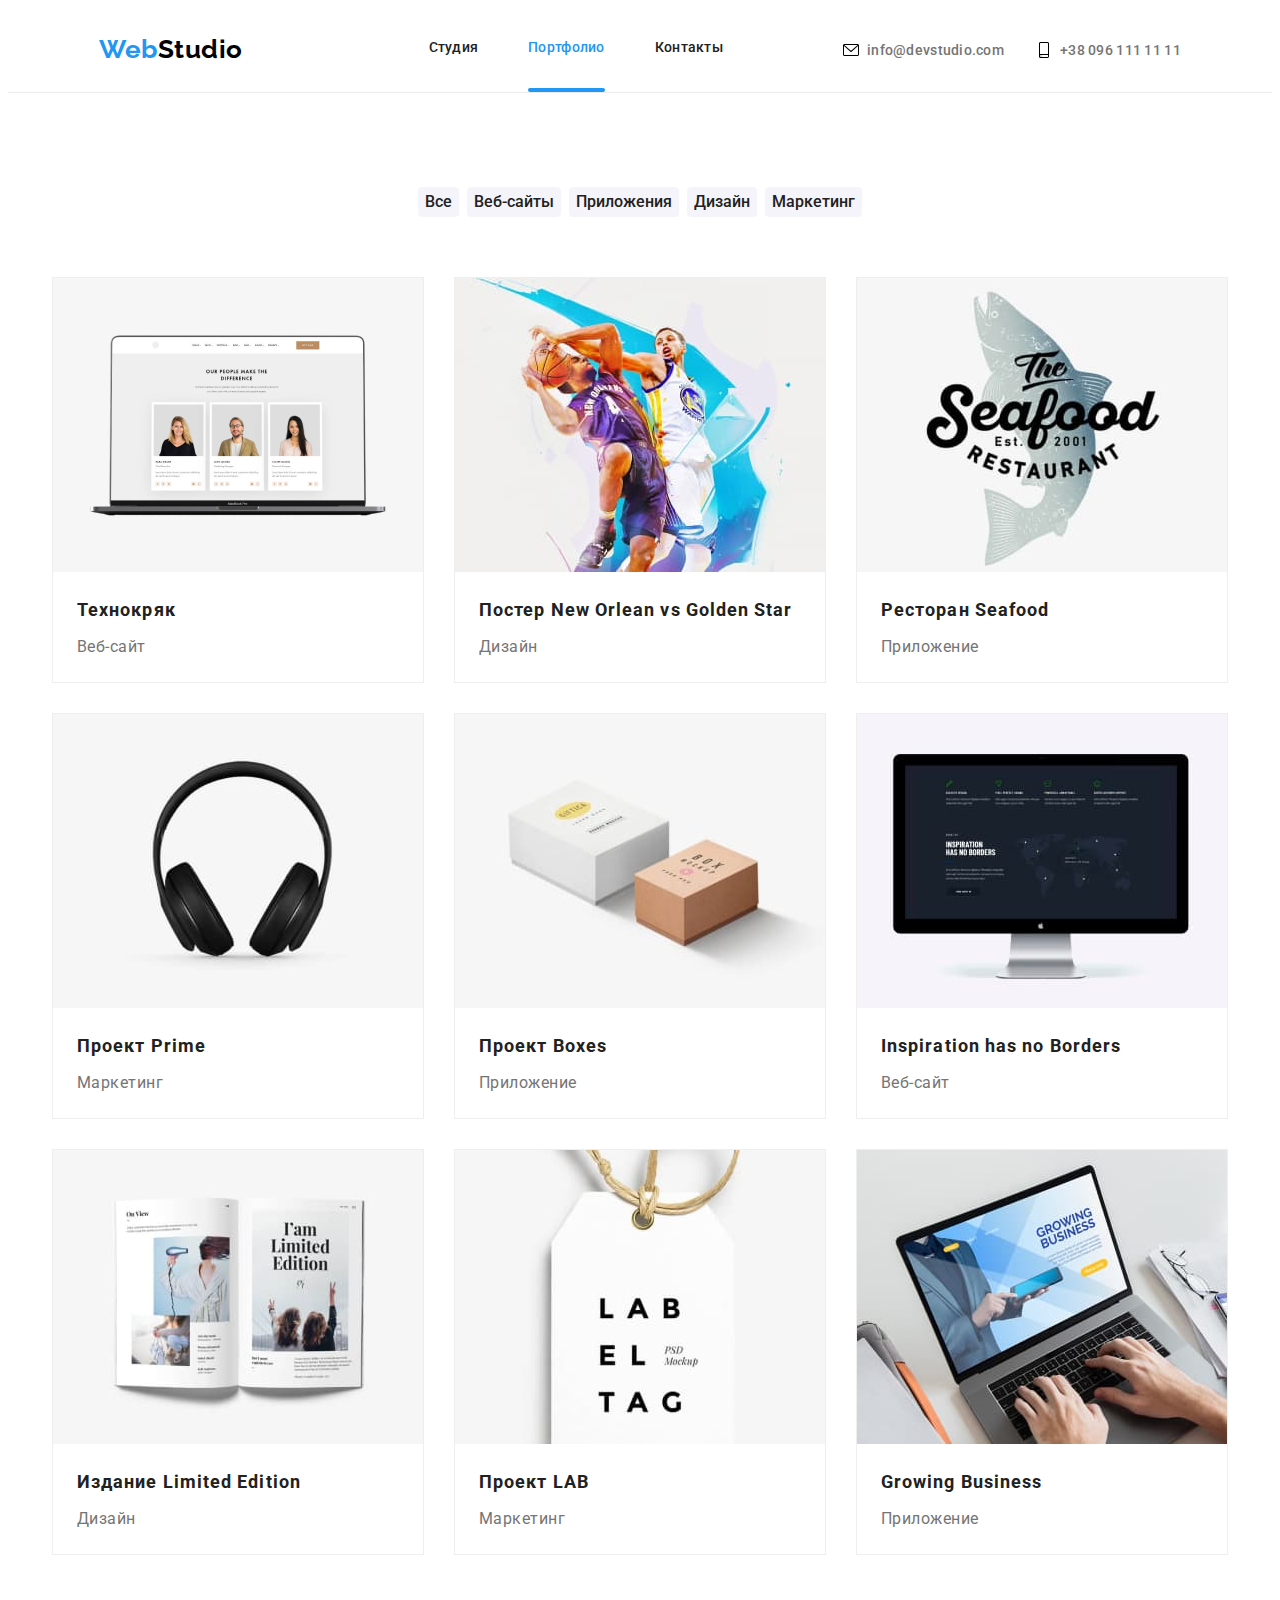
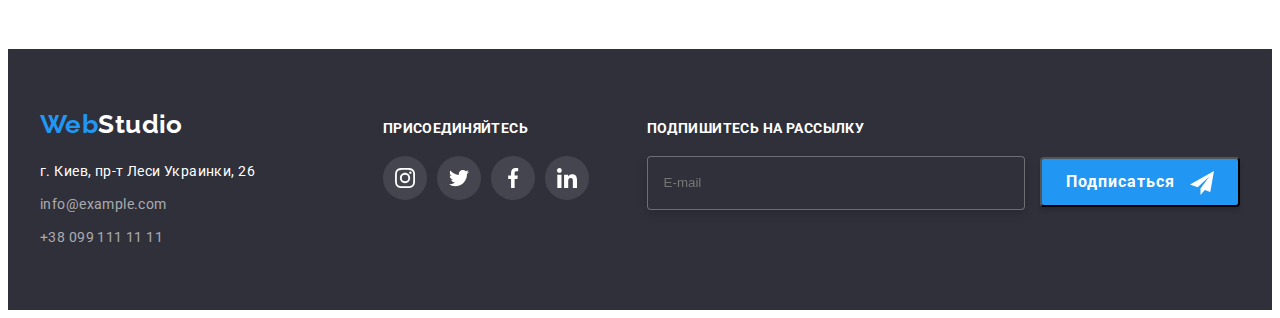
==== commit 4ee9b797: "fixwork8" ====
--- a/portfolio.html
+++ b/portfolio.html
@@ -114,16 +114,16 @@
                                 media="(min-width:1200px)" />
                             
                                 <source srcset="./images/technokryak-tablet-1x.jpg 1x,
-                                                ./images/technokryak-tablet-2x.jpg 2x" +
+                                                ./images/technokryak-tablet-2x.jpg 2x"
                                                 media="(min-width:768px)" />
                             
                                 <source srcset="./images/technokryak-mob-1x.jpg 1x,
                                                 ./images/technokryak-mob-2x.jpg 2x" 
                                                 media="(max-width:767px)" />
-                            
-                            </picture>
-                                <img
+                                                            <img
                         src="./images/technokryak.jpg" alt="notebook pic" width="370" />
+                            </picture>
+
                         <div class="portfolio-overlay">
                          <p class="portfolio-overlay-description">
                         Ресурс предлагает комплексные предложения с разным уровнем
--- a/css/main.min.css
+++ b/css/main.min.css
@@ -1 +1 @@
-:root{--accent-color: #2196f3;--text-color-black: #212121;--text-color-gray: #757575;--white-color: #ffffff;--absolute-black: #000000;--grid-row-gap: 30px;--grid-column-gap: 30px;--bg-gradient: linear-gradient(to right, rgba(47, 48, 58, 0.4), rgba(47, 48, 58, 0.4));--bg-color-button: #188CE8}body{font-family:Roboto,sans-serif;font-style:normal;color:var(--text-color-gray);letter-spacing:.03em}h1,h2,h3,h4,h5,h6,p,ul{margin-top:0;margin-bottom:0;padding-top:0;padding-bottom:0}.container{margin-right:auto;margin-left:auto;padding-right:15px;padding-left:15px}@media screen and (min-width: 480px){.container{width:480px}}@media screen and (min-width: 768px){.container{width:768px}}@media screen and (min-width: 1200px){.container{width:1200px}}img{display:block;max-width:100%;height:auto}ul,ol{margin:0;padding:0;list-style-type:none}a{text-decoration:none}.header{background-color:var(--white-color);border-bottom:#ececec 1px solid}.header__list{margin-left:auto;list-style:none;display:flex;transition:250ms;transition-timing-function:cubic-bezier(0.4, 0, 0.2, 1)}.header__item{margin-right:50px}.header__item:last-child{margin-right:0}.header__address{display:flex;font-weight:500;font-size:14px;line-height:1.14;letter-spacing:.02em;text-decoration:none;color:var(--text-color-gray);align-items:center;transition:250ms;transition-timing-function:cubic-bezier(0.4, 0, 0.2, 1)}.header__address:hover,.header__address:focus{color:var(--accent-color);transition:250ms;transition-timing-function:cubic-bezier(0.4, 0, 0.2, 1)}.logo{margin-right:93px;font-family:Raleway;font-weight:700;font-size:26px;line-height:1.2;text-decoration:none;color:var(--absolute-black)}.logo__accent{color:var(--accent-color)}.backdrop .backdrop{position:fixed;top:0;left:0;width:100%;height:100%;background:rgba(0,0,0,.2);transition:opacity .5s,visibility .5s}.backdrop.is-hidden{opacity:0;pointer-events:none;visibility:hidden}.confirmation{display:flex;align-items:center;justify-content:center;font-family:"Roboto";font-style:normal;font-weight:400;font-size:12px;line-height:1.71;letter-spacing:.03em;color:var(--text-color-gray)}@media screen and (min-width: 768px){.confirmation{font-weight:400;font-size:12px;line-height:14px;letter-spacing:.03em;color:var(--text-color-gray)}}@media screen and (min-width: 1200px){.confirmation{font-weight:400;font-size:14px;line-height:24px;letter-spacing:.03em;color:var(--text-color-gray)}}.confirmation-input__checkbox{position:absolute;top:0;left:0;pointer-events:none;appearance:none}.confirmation__icon{width:16px;height:15px;margin-right:7px;background-origin:border-box;border:2px solid #212121;border-radius:2px;transition:background-color 250ms cubic-bezier(0.4, 0, 0.2, 1),border-color 250ms cubic-bezier(0.4, 0, 0.2, 1);display:flex;align-items:baseline}.confirmation-input__checkbox:checked+.confirmation__icon{opacity:1;border:none;background-color:#2196f3}.confirmation__agreement{text-decoration-line:underline;color:var(--accent-color);display:flex;font-weight:400;font-size:12px;line-height:14px;letter-spacing:.03em}.section__clients{padding-top:60px;padding-bottom:60px}.section__title-clients{margin-bottom:30px;font-family:"Roboto";font-style:normal;font-weight:700;font-size:28px;line-height:33px;text-align:center;letter-spacing:.03em;color:#212121}@media screen and (min-width: 1200px){.section__title-clients{margin-bottom:50px;font-size:36px}}.client__item{margin:15px}@media screen and (max-width: 767px){.client__item{width:calc((100% - 60px)/2)}}@media screen and (min-width: 768px)and (max-width: 1199px){.client__item{width:calc((100% - 90px)/3)}}@media screen and (min-width: 1200px){.client__item{width:calc(100% - 30px)}}.client__list{display:flex;justify-content:center;margin:-15px}@media screen and (max-width: 1199px){.client__list{flex-wrap:wrap}}.clients{display:flex;justify-content:center;align-items:center;width:100%;height:92px;border:1px solid #afb1b8;border-radius:4px;color:inherit}.clients:hover,.clients:focus{border-color:var(--accent-color);color:var(--accent-color);transition:250ms;transition-timing-function:cubic-bezier(0.4, 0, 0.2, 1)}.client__logo{fill:currentColor;display:flex;justify-content:center;align-items:center;transition:250ms;transition-timing-function:cubic-bezier(0.4, 0, 0.2, 1)}.container__clients{margin-right:auto;margin-left:auto;padding-left:15px;padding-right:15px}@media screen and (min-width: 480px){.container__clients{width:480px}}@media screen and (min-width: 768px){.container__clients{width:768px}}@media screen and (min-width: 1200px){.container__clients{width:1200px}}.details__section{background-color:var(--white-color);padding-top:60px;padding-bottom:60px}@media screen and (min-width: 768px){.details__section{padding-top:60px;padding-bottom:60px}}@media screen and (min-width: 1200px){.details__section{padding-top:94px;padding-bottom:94px}}.details__item{width:100%}@media screen and (min-width: 768px){.details__item{width:calc((100% - 30px)/2)}}@media screen and (min-width: 1200px){.details__item{width:calc((100% - 90px)/4)}}.details__item:last-child{margin-right:0}.details__list{display:flex;flex-wrap:wrap;gap:30px;list-style:none;padding-left:0px}.details__title{width:100%;font-weight:700;font-size:14px;line-height:1.14;color:var(--text-color-black);margin-bottom:10px;text-transform:uppercase;text-align:center}@media screen and (min-width: 480px){.details__title{text-align:center}}.details__text{font-weight:400;font-size:14px;line-height:1.71;color:var(--text-color-gray)}.section__title{font-family:"Roboto";font-style:normal;font-weight:700;font-size:36px;line-height:42px;text-align:center;letter-spacing:.03em;color:var(--text-color-black);margin-bottom:50px}@media screen and (min-width: 480px){.section__title{text-align:center}}.visually-hidden{position:absolute;width:1px;height:1px;margin:-1px;border:0;padding:0;white-space:nowrap;clip-path:inset(100%);clip:rect(0 0 0 0);overflow:hidden}.footer{padding-top:60px;padding-bottom:60px;background-color:#2f303a;font-style:normal;font-weight:400;font-size:14px;line-height:1.71;letter-spacing:.03em;text-align:center}@media screen and (min-width: 1200px){.footer{text-align:left}}.footer__logo{display:inline-block;font-family:Raleway,serif;font-weight:700;font-size:26px;line-height:1.2;text-decoration:none;color:var(--white-color);margin-bottom:20px}.footer__icon-social:not(:last-child){margin-right:10px}.footer__team-social{display:flex;width:44px;height:44px;border:none;border-radius:50%;list-style:none;margin-left:0px;margin-right:0px;cursor:pointer;justify-content:center;align-items:center;fill:#fff;background:rgba(255,255,255,.1);transition:250ms;transition-timing-function:cubic-bezier(0.4, 0, 0.2, 1)}.footer__team-social:hover,.footer__team-social:focus{background-color:#2196f3;fill:#fff;transition:250ms;transition-timing-function:cubic-bezier(0.4, 0, 0.2, 1)}.container__footer-social{display:flex;align-items:baseline}@media screen and (max-width: 1199px){.footer__flex{display:flex;flex-wrap:wrap;justify-content:center;align-items:baseline;column-gap:165px}}@media screen and (min-width: 1200px){.footer__flex{display:flex;flex-wrap:nowrap;align-items:baseline;justify-content:space-between}}.footer--main{text-align:center;margin-bottom:60px}@media screen and (min-width: 1200px){.footer--main{text-align:left}}.join__list{display:flex;flex-direction:column;align-items:center;margin-bottom:60px}@media screen and (min-width: 768px){.join__list{margin-bottom:0}}@media screen and (min-width: 1200px){.join__list{margin-left:70px;align-items:flex-start}}.footer__team-social-items{display:flex;align-items:center;list-style:none;margin-left:0px;padding:0px;width:100%;height:100%;color:#fff;transition:250ms;transition-timing-function:cubic-bezier(0.4, 0, 0.2, 1)}.address__list{list-style:none;padding-left:0}.address__item{font-weight:400;font-size:14px;line-height:1.71;text-decoration:none;font-style:normal;color:var(--white-color);margin-bottom:9px}.address__item:last-child{margin-bottom:0px}.address__link{color:rgba(255,255,255,.6);text-decoration:none}.address__link:hover,.address__link:focus{color:var(--accent-color);transition:250ms;transition-timing-function:cubic-bezier(0.4, 0, 0.2, 1)}.join{width:145px;height:16px;font-family:"Roboto";font-style:normal;font-weight:700;font-size:14px;line-height:16px;letter-spacing:.03em;text-transform:uppercase;color:#fff;margin-bottom:20px}@media screen and (max-width: 1199px){.footer--form{text-align:center}}@media screen and (min-width: 1200px){.footer--form{align-items:flex-end;margin-left:93px}}.form-field{margin-bottom:20px}.footer__form-label{display:block;margin-bottom:20px;font-family:"Roboto";font-style:normal;font-weight:700;font-size:14px;line-height:16px;letter-spacing:.03em;text-transform:uppercase;color:#fff}.footer__form-input{width:100%;height:50px;padding-left:16px;color:#fff;border:1px solid rgba(255,255,255,.3);filter:drop-shadow(0px 4px 4px rgba(0, 0, 0, 0.15));border-radius:4px;background-color:#2f303a}@media screen and (min-width: 480px){.footer__form-input{width:450px}}@media screen and (min-width: 1200px){.footer__form-input{width:358px}}.footer__form-button{width:200px;height:50px;font-family:"Roboto";font-style:normal;font-weight:700;font-size:16px;line-height:1.88;letter-spacing:.06em;color:var(--white-color);background:var(--accent-color);box-shadow:0px 4px 4px rgba(0,0,0,.15);border-radius:4px}@media screen and (min-width: 1200px){.footer__form-button{margin-left:12px}}.footer__form-icon{fill:#fff;margin-left:10px;vertical-align:middle}.form__field{position:relative;left:0;top:0;margin-bottom:10px;font-family:"Roboto";font-style:normal;font-weight:400;font-size:12px;line-height:14px;letter-spacing:.01em;color:var(--text-color-gray)}.form__field-label{display:block;font-family:"Roboto";font-style:normal;font-weight:400;font-size:12px;line-height:14px;letter-spacing:.01em;color:#757575;margin-bottom:4px}.form__field-input{font-family:"Roboto";font-style:normal;font-weight:400;font-size:12px;line-height:14px;letter-spacing:.01em;color:#757575;width:100%;padding:11px 12px 11px 42px;border:1px solid rgba(33,33,33,.2);border-radius:4px;outline:none;transition:border-color 250ms cubic-bezier(0.4, 0, 0.2, 1)}.form__field-input:hover,.form__field-input:focus{color:#2196f3;border:1px solid #2196f3;border-radius:4px}.form__field-input:hover+.form__field-icon,.form__field-input:focus+.form__field-icon,.form__field-input:active+.form__field-icon{fill:#2196f3}.form__field-inner{position:relative}.form__field-icon{position:absolute;top:50%;left:12px;transform:translateY(-50%);fill:CurrentColor;transition:fill 250ms cubic-bezier(0.4, 0, 0.2, 1);color:#212121;padding-right:15px;width:30px;height:12px}.form__field-texarea{resize:none;padding:12px 16px;height:120px}.form-field__button{display:block;margin-left:auto;margin-right:auto;margin-top:30px;width:200px;height:50px;padding:10px 52px;font-family:"Roboto";font-style:normal;font-weight:700;font-size:16px;line-height:1.88;letter-spacing:.06em;color:#fff;cursor:pointer;background:#2196f3;box-shadow:0px 4px 4px rgba(0,0,0,.15);border-radius:4px;border:0;transition:box-shadow 250ms cubic-bezier(0.4, 0, 0.2, 1)}.form-field__button:focus,.form-field__button:active{box-shadow:0px 4px 4px rgba(0,0,0,.15)}.header{background-color:var(--white-color);border-bottom:#ececec 1px solid}.header__list{margin-left:auto;list-style:none;display:flex;transition:250ms;transition-timing-function:cubic-bezier(0.4, 0, 0.2, 1)}.header__item{margin-right:50px}.header__item:last-child{margin-right:0}.header__address{display:flex;font-weight:500;font-size:14px;line-height:1.14;letter-spacing:.02em;text-decoration:none;color:var(--text-color-gray);align-items:center;transition:250ms;transition-timing-function:cubic-bezier(0.4, 0, 0.2, 1)}.header__address:hover,.header__address:focus{color:var(--accent-color);transition:250ms;transition-timing-function:cubic-bezier(0.4, 0, 0.2, 1)}.hero__section{background-color:#2f303a;text-align:center;padding-top:118px}@media screen and (min-width: 480px){.hero__section{width:480px}}@media screen and (min-width: 768px){.hero__section{width:768px}}@media screen and (min-width: 1200px){.hero__section{width:1200px}}.hero__title{font-family:"Roboto";font-style:normal;font-weight:900;font-size:26px;line-height:42px;text-align:center;letter-spacing:.06em;text-transform:uppercase;color:#fff}@media screen and (max-width: 1199px){.hero__title{font-size:26px;line-height:1.61;margin-bottom:30px}}.hero__btn{font-family:Roboto,sans-serif;font-weight:700;font-size:16px;line-height:1.87;letter-spacing:.06em;background-color:var(--accent-color);color:var(--white-color);border-radius:4px;padding-top:10px;padding-bottom:10px;padding-left:32px;padding-right:32px;cursor:pointer}.hero__btn:hover,.hero__btnn:focus{background-color:var(--bg-color-button);color:var(--white-color);cursor:pointer;box-shadow:0px 4px 4px rgba(0,0,0,.15);border-radius:4px;transition:250ms;transition-timing-function:cubic-bezier(0.4, 0, 0.2, 1)}.icon-mail{margin-right:10px;fill:currentColor}.icon-mail:hover,.icon-mail:focus{color:var(--accent-color);transition:250ms;transition-timing-function:cubic-bezier(0.4, 0, 0.2, 1)}.icon-telefon{margin-right:10px;fill:currentColor}.icon-telefon:hover,.icon-telefon:focus{color:var(--accent-color);transition:250ms;transition-timing-function:cubic-bezier(0.4, 0, 0.2, 1)}.details__icon-sputnik{height:120px;display:flex;align-items:center;justify-content:center;background-color:#f5f4fa;margin-bottom:30px;border-radius:4px}.details__icon-watch{height:120px;display:flex;align-items:center;justify-content:center;background-color:#f5f4fa;margin-bottom:30px;border-radius:4px}.details__icon-clock{height:120px;display:flex;align-items:center;justify-content:center;background-color:#f5f4fa;margin-bottom:30px;border-radius:4px}.details__icon-nout{height:120px;display:flex;align-items:center;justify-content:center;background-color:#f5f4fa;margin-bottom:30px;border-radius:4px}.details__icon-astronaut{height:120px;display:flex;align-items:center;justify-content:center;background-color:#f5f4fa;margin-bottom:30px;border-radius:4px}.logo{margin-right:93px;font-family:Raleway;font-weight:700;font-size:26px;line-height:1.2;text-decoration:none;color:var(--absolute-black)}.logo__accent{color:var(--accent-color)}.modal{position:absolute;top:50%;left:50%;transform:translate(-50%, -50%);overflow-y:scroll;background:#fff;box-shadow:0px 1px 3px rgba(0,0,0,.12),0px 1px 1px rgba(0,0,0,.14),0px 2px 1px rgba(0,0,0,.2);border-radius:4px}@media screen and (min-width: 480px)and (max-width: 1199px){.modal{width:450px}}@media screen and (min-width: 1200px){.modal{min-width:528px;min-height:581px}}.modal__close{padding:40px}.modal__close-button{position:absolute;top:8px;right:8px;width:30px;height:30px;background:#fff;border:1px solid rgba(0,0,0,.1);border-radius:50%;cursor:pointer}.modal__close-button:hover .modal__close-icon,.modal__close-button:focus .modal__close-icon{fill:#2196f3}.modal__close-icon{fill:#000;transition:fill 250ms cubic-bezier(0.4, 0, 0.2, 1)}.modal__title{margin-bottom:12px;font-family:"Roboto";font-style:normal;font-weight:700;font-size:20px;line-height:30px;text-align:center;letter-spacing:.03em;color:var(--text-color-black)}@media screen and (min-width: 1200px){.modal__title{font-family:"Roboto";font-style:normal;font-weight:700;font-size:20px;line-height:23px;text-align:center;letter-spacing:.03em}}.navigation{display:flex;align-items:center;justify-content:center;min-height:60px}@media screen and (max-width: 768px){.navigation{justify-content:space-between}}.mobile-button{display:inline-flex;background-color:rgba(0,0,0,0);margin:0;padding:0;border:none;cursor:pointer;z-index:990}@media screen and (min-width: 768px){.mobile-button{display:none}}.mobile-button__icon-close{width:40px;height:40px}.mobile-button:hover .mobile-button__icon-open{fill:#2196f3}.mobile-button:focus .mobile-button__icon-open{fill:#2196f3}.mobile-button:hover .mobile-button__icon-close{fill:#2196f3}.mobile-button__icon-close{display:none}.mobile-button.is-open .mobile-button__icon-close{display:block}.mobile-button.is-open .mobile-button__icon-open{display:none}.close-burger{position:fixed;top:20px;right:25px}.menu-container{background-color:#fff;padding:48px 40px;text-align:center}@media screen and (max-width: 767px){.menu-container{display:none;position:fixed;top:0;left:0;width:100vw;height:100vh;z-index:900}.menu-container.is-open{display:flex;flex-direction:column;justify-content:space-between}}@media screen and (min-width: 768px){.menu-container{display:flex;justify-content:center;align-items:center;padding:0}}@media screen and (min-width: 1200px){.menu-container{gap:30px}}.site-navigation{display:flex;flex-direction:column;align-items:flex-start}@media screen and (max-width: 768px){.site-navigation{margin-left:0}}@media screen and (min-width: 768px){.site-navigation{flex-direction:row;gap:50px;margin-left:0;margin-bottom:0}}@media screen and (min-width: 1200px){.site-navigation{margin-left:93px}}.site-navigation__link{display:block;padding-top:16px;padding-bottom:16px;font-style:normal;font-weight:500;font-size:40px;line-height:1.14;letter-spacing:.02em;color:#212121;transition:250ms;transition-timing-function:cubic-bezier(0.4, 0, 0.2, 1)}.site-navigation__link:hover,.site-navigation__link:focus{color:#2196f3;transition:250ms;transition-timing-function:cubic-bezier(0.4, 0, 0.2, 1)}@media screen and (min-width: 768px){.site-navigation__link{padding-top:32px;padding-bottom:32px;font-size:14px;line-height:1.14}}.current-session::after{content:"";display:block;width:100%;height:4px;background:#2196f3;border-radius:2px}@media screen and (max-width: 768px){.current-session::after{display:none}}.current-session--link{color:#2196f3}.auth-navigation{display:flex;flex-direction:column-reverse}@media screen and (max-width: 768px){.auth-navigation{margin-bottom:64px}}@media screen and (min-width: 768px){.auth-navigation{flex-direction:column;justify-content:center;margin-bottom:0;margin-left:90px}}@media screen and (min-width: 1200px){.auth-navigation{display:flex;flex-direction:row;align-items:center}}@media screen and (min-width: 768px)and (max-width: 1199px){.auth-navigation__item{margin-left:0}}@media screen and (min-width: 1200px){.auth-navigation__item:first-child{margin-right:32px}}.auth-navigation__link{display:flex;padding-top:16px;padding-bottom:16px;color:var(--secondary-color);font-style:normal;font-weight:500;font-size:14px;line-height:1.15;letter-spacing:.02em;transition:250ms;transition-timing-function:cubic-bezier(0.4, 0, 0.2, 1)}@media screen and (max-width: 768px){.auth-navigation__link{font-size:34px;line-height:1.17}}@media screen and (min-width: 768px)and (max-width: 1200px){.auth-navigation__link{padding:5px 0px;font-size:12px;line-height:1.14;padding-bottom:10px}}@media screen and (min-width: 1200px){.auth-navigation__link{padding-top:32px;padding-bottom:32px}}.auth-navigation__link:hover,.auth-navigation__link:focus{color:#2196f3;transition:250ms;transition-timing-function:cubic-bezier(0.4, 0, 0.2, 1)}.auth-navigation__link:hover .contact-icon,.auth-navigation__link:focus .contact-icon{fill:#2196f3;transition:250ms;transition-timing-function:cubic-bezier(0.4, 0, 0.2, 1)}.contact-icon{display:flex;fill:var(--secondary-color);margin-right:10px;display:none}.contact-icon:hover{fill:var(--secondary-color)}@media screen and (min-width: 768px){.contact-icon{display:block}}@media screen and (min-width: 768px){.contact-icon{margin-right:8px}}.mobile-list{display:flex}@media screen and (min-width: 768px){.mobile-list{display:none}}.mobile-list__item{border-right:1px solid rgba(33,33,33,.2);margin-right:10px}.mobile-list__link{padding-right:10px;text-decoration:none;color:#2196f3;font-size:18px}.overlay{max-width:1600px;background-image:var(--bg-gradient),url(../images/hero-bg-mobile.jpg);background-position:center;background-size:cover;background-repeat:no-repeat;background-color:#2f303a;margin-left:auto;margin-right:auto;padding-top:118px;padding-bottom:118px}@media(min-device-pixel-ratio: 2),(min-resolution: 192dpi),(min-resolution: 2dppx){.overlay{background-image:var(--bg-gradient),url(../images/hero-bg-2x-mob.jpg)}}@media screen and (min-device-pixel-ratio: 2)and (min-width: 768px),screen and (min-resolution: 192dpi)and (min-width: 768px),screen and (min-resolution: 2dppx)and (min-width: 768px){.overlay{background-image:var(--bg-gradient),url(../images/hero-bg-tablet.jpg)}}@media screen and (min-device-pixel-ratio: 2)and (min-width: 768px)and (min-device-pixel-ratio: 2),screen and (min-device-pixel-ratio: 2)and (min-width: 768px)and (min-resolution: 192dpi),screen and (min-device-pixel-ratio: 2)and (min-width: 768px)and (min-resolution: 2dppx),screen and (min-resolution: 192dpi)and (min-width: 768px)and (min-device-pixel-ratio: 2),screen and (min-resolution: 192dpi)and (min-width: 768px)and (min-resolution: 192dpi),screen and (min-resolution: 192dpi)and (min-width: 768px)and (min-resolution: 2dppx),screen and (min-resolution: 2dppx)and (min-width: 768px)and (min-device-pixel-ratio: 2),screen and (min-resolution: 2dppx)and (min-width: 768px)and (min-resolution: 192dpi),screen and (min-resolution: 2dppx)and (min-width: 768px)and (min-resolution: 2dppx){.overlay{background-image:var(--bg-gradient),url(../images/hero-bg-2x-tablet.jpg)}}@media screen and (min-device-pixel-ratio: 2)and (min-width: 1200px),screen and (min-resolution: 192dpi)and (min-width: 1200px),screen and (min-resolution: 2dppx)and (min-width: 1200px){.overlay{max-width:1600px;height:600px;margin-left:auto;margin-right:auto;background-image:linear-gradient(to right, rgba(47, 48, 58, 0.4), rgba(47, 48, 58, 0.4)),url(../images/people-working.jpg);background-position:center;background-repeat:no-repeat;background-size:cover}}.portfolio-main{background-color:var(--white-color)}.portfolio-section{padding-top:94px;padding-bottom:94px}.btn-list{display:flex;margin-bottom:40px;flex-wrap:wrap;gap:8px}@media screen and (min-width: 768px){.btn-list{justify-content:center}}@media screen and (min-width: 1200px){.btn-list{margin-bottom:60px}}.portfolio-button{font-family:Roboto,sans-serif;font-weight:500;font-size:16px;line-height:1.62;background-color:#f5f4fa;color:var(--text-color-black);border-radius:4px;border:1px solid #f5f4fa}.portfolio-button:hover,.portfolio-button:focus{background-color:#2196f3;color:#fff;cursor:pointer;box-shadow:0px 3px 1px rgba(0,0,0,.1),0px 1px 2px rgba(0,0,0,.08),0px 2px 2px rgba(0,0,0,.12);border-radius:4px;transition:250ms;transition-timing-function:cubic-bezier(0.4, 0, 0.2, 1)}.portfolio__list{display:flex;flex-wrap:wrap;gap:30px}@media screen and (min-width: 1200px){.portfolio__list{justify-content:center}}.portfolio__item{width:450px;background:#fff;border:1px solid #eee}@media screen and (min-width: 768px){.portfolio__item{width:354px}}@media screen and (min-width: 1200px){.portfolio__item{width:370px}}.portfolio__item:focus,.portfolio__item:hover{transition:250ms;transition-timing-function:cubic-bezier(0.4, 0, 0.2, 1);box-shadow:0px 1px 1px rgba(0,0,0,.12),0px 4px 4px rgba(0,0,0,.06),1px 4px 6px rgba(0,0,0,.16)}.portfolio__item:nth-child(3n){margin-right:0px}.portfolio__item:nth-last-child(-n+3){margin-bottom:0px}.portfolio__link{text-decoration:none}.portfolio-title{font-weight:700;font-size:18px;line-height:2;letter-spacing:.06em;color:var(--text-color-black);padding-bottom:4px}.portfolio__text{font-weight:400;font-size:16px;line-height:1.87;color:#757575;margin-top:4px;list-style:none}.portfolio-container{padding-top:20px;padding-left:24px;padding-bottom:20px;padding-right:24px;border-bottom:1px solid #eee;border-left:1px solid #eee;border-right:1px solid #eee}.portfolio-thumb{position:relative;overflow:hidden}.portfolio-overlay{position:absolute;top:0;right:0;width:100%;height:100%;padding:64px 24px;background-color:rgba(33,150,243,.9);transform:translateY(100%);transition:transform 250ms;transition-timing-function:cubic-bezier(0.4, 0, 0.2, 1)}.portfolio__item:hover .portfolio-overlay,.portfolio__item:focus .portfolio-overlay{transform:translateY(0)}.portfolio-overlay-description{font-family:"Roboto";font-style:normal;font-weight:400;font-size:18px;line-height:1.56;letter-spacing:.03em;color:#fff}.portfolio-list__description{padding-left:24px;padding-bottom:20px;padding-top:20px}.portfolio-list__title{font-family:"Roboto";font-style:normal;font-weight:700;font-size:18px;line-height:36px;letter-spacing:.06em;color:#212121}.team__section{background-color:#f5f4fa;padding-top:94px;padding-bottom:94px;text-align:center}.team__list{display:flex;flex-wrap:wrap;gap:30px;list-style:none;padding-left:0px}.team__item{width:auto;margin-left:0;background-color:var(--white-color);box-shadow:0px 1px 3px rgba(0,0,0,.12),0px 1px 1px rgba(0,0,0,.14),0px 2px 1px rgba(0,0,0,.2);border-radius:0px 0px 4px 4px}@media screen and (min-width: 768px){.team__item{width:calc((100% - 30px)/2)}}@media screen and (min-width: 1200px){.team__item{width:calc((100% - 90px)/4)}}.team__title{font-weight:500;font-size:16px;line-height:1.18;color:var(--text-color-black);margin-bottom:10px}.team__text{font-weight:400;font-size:16px;line-height:1.18;color:var(--text-color-gray);margin-bottom:16px}.team__container{padding:30px}.team__social-items{display:flex}.team__social-item:not(:last-child){margin-right:10px}.team__social-item{list-style:none;display:flex;margin-left:0px;padding:0px;width:100%;height:100%}.team__social-link{display:flex;width:44px;height:44px;border:none;border-radius:50%;list-style:none;margin-left:0px;margin-right:0px;cursor:pointer;justify-content:center;align-items:center;fill:#afb1b8;transition:250ms;transition-timing-function:cubic-bezier(0.4, 0, 0.2, 1)}.team__social-link:hover,.team__social-link:focus{background-color:#2196f3;fill:#fff;transition:250ms;transition-timing-function:cubic-bezier(0.4, 0, 0.2, 1)}.work__section{display:flex;justify-content:space-between;padding-top:0}@media screen and (max-width: 1200px){.work__section{display:none}}.work__list{list-style:none;display:flex;padding-left:0}.work__item{position:relative;margin-right:30px}.work__text{position:absolute;left:0;bottom:0;display:flex;justify-content:center;align-items:center;width:370px;height:70px;font-family:"Roboto";font-style:normal;font-weight:700;font-size:14px;line-height:1.14;text-align:center;letter-spacing:.03em;text-transform:uppercase;color:#fff;background:rgba(47,48,58,.8)}/*# sourceMappingURL=main.min.css.map */+:root{--accent-color: #2196f3;--text-color-black: #212121;--text-color-gray: #757575;--white-color: #ffffff;--absolute-black: #000000;--grid-row-gap: 30px;--grid-column-gap: 30px;--bg-gradient: linear-gradient(to right, rgba(47, 48, 58, 0.4), rgba(47, 48, 58, 0.4));--bg-color-button: #188CE8}body{font-family:Roboto,sans-serif;font-style:normal;color:var(--text-color-gray);letter-spacing:.03em}h1,h2,h3,h4,h5,h6,p,ul{margin-top:0;margin-bottom:0;padding-top:0;padding-bottom:0}.container{margin-right:auto;margin-left:auto;padding-right:15px;padding-left:15px}@media screen and (min-width: 480px){.container{width:480px}}@media screen and (min-width: 768px){.container{width:768px}}@media screen and (min-width: 1200px){.container{width:1200px}}img{display:block;max-width:100%;height:auto}ul,ol{margin:0;padding:0;list-style-type:none}a{text-decoration:none}.header{background-color:var(--white-color);border-bottom:#ececec 1px solid}.header__list{margin-left:auto;list-style:none;display:flex;transition:250ms;transition-timing-function:cubic-bezier(0.4, 0, 0.2, 1)}.header__item{margin-right:50px}.header__item:last-child{margin-right:0}.header__address{display:flex;font-weight:500;font-size:14px;line-height:1.14;letter-spacing:.02em;text-decoration:none;color:var(--text-color-gray);align-items:center;transition:250ms;transition-timing-function:cubic-bezier(0.4, 0, 0.2, 1)}.header__address:hover,.header__address:focus{color:var(--accent-color);transition:250ms;transition-timing-function:cubic-bezier(0.4, 0, 0.2, 1)}.logo{margin-right:93px;font-family:Raleway;font-weight:700;font-size:26px;line-height:1.2;text-decoration:none;color:var(--absolute-black)}.logo__accent{color:var(--accent-color)}.backdrop .backdrop{position:fixed;top:0;left:0;width:100%;height:100%;background:rgba(0,0,0,.2);transition:opacity .5s,visibility .5s}.backdrop.is-hidden{opacity:0;pointer-events:none;visibility:hidden}.confirmation{display:flex;align-items:center;justify-content:center;font-family:"Roboto";font-style:normal;font-weight:400;font-size:12px;line-height:1.71;letter-spacing:.03em;color:var(--text-color-gray)}@media screen and (min-width: 768px){.confirmation{font-weight:400;font-size:12px;line-height:14px;letter-spacing:.03em;color:var(--text-color-gray)}}@media screen and (min-width: 1200px){.confirmation{font-weight:400;font-size:14px;line-height:24px;letter-spacing:.03em;color:var(--text-color-gray)}}.confirmation-input__checkbox{position:absolute;top:0;left:0;pointer-events:none;appearance:none}.confirmation__icon{width:16px;height:15px;margin-right:7px;background-origin:border-box;border:2px solid #212121;border-radius:2px;transition:background-color 250ms cubic-bezier(0.4, 0, 0.2, 1),border-color 250ms cubic-bezier(0.4, 0, 0.2, 1);display:flex;align-items:baseline}.confirmation-input__checkbox:checked+.confirmation__icon{opacity:1;border:none;background-color:#2196f3}.confirmation__agreement{text-decoration-line:underline;color:var(--accent-color);display:flex;font-weight:400;font-size:12px;line-height:14px;letter-spacing:.03em}.section__clients{padding-top:60px;padding-bottom:60px}.section__title-clients{margin-bottom:30px;font-family:"Roboto";font-style:normal;font-weight:700;font-size:28px;line-height:33px;text-align:center;letter-spacing:.03em;color:#212121}@media screen and (min-width: 1200px){.section__title-clients{margin-bottom:50px;font-size:36px}}.client__item{margin:15px}@media screen and (max-width: 767px){.client__item{width:calc((100% - 60px)/2)}}@media screen and (min-width: 768px)and (max-width: 1199px){.client__item{width:calc((100% - 90px)/3)}}@media screen and (min-width: 1200px){.client__item{width:calc(100% - 30px)}}.client__list{display:flex;justify-content:center;margin:-15px}@media screen and (max-width: 1199px){.client__list{flex-wrap:wrap}}.clients{display:flex;justify-content:center;align-items:center;width:100%;height:92px;border:1px solid #afb1b8;border-radius:4px;color:inherit}.clients:hover,.clients:focus{border-color:var(--accent-color);color:var(--accent-color);transition:250ms;transition-timing-function:cubic-bezier(0.4, 0, 0.2, 1)}.client__logo{fill:currentColor;display:flex;justify-content:center;align-items:center;transition:250ms;transition-timing-function:cubic-bezier(0.4, 0, 0.2, 1)}.container__clients{margin-right:auto;margin-left:auto;padding-left:15px;padding-right:15px}@media screen and (min-width: 480px){.container__clients{width:480px}}@media screen and (min-width: 768px){.container__clients{width:768px}}@media screen and (min-width: 1200px){.container__clients{width:1200px}}.details__section{background-color:var(--white-color);padding-top:60px;padding-bottom:60px}@media screen and (min-width: 768px){.details__section{padding-top:60px;padding-bottom:60px}}@media screen and (min-width: 1200px){.details__section{padding-top:94px;padding-bottom:94px}}.details__item{width:100%}@media screen and (min-width: 768px){.details__item{width:calc((100% - 30px)/2)}}@media screen and (min-width: 1200px){.details__item{width:calc((100% - 90px)/4)}}.details__item:last-child{margin-right:0}.details__list{display:flex;flex-wrap:wrap;gap:30px;list-style:none;padding-left:0px}.details__title{width:100%;font-weight:700;font-size:14px;line-height:1.14;color:var(--text-color-black);margin-bottom:10px;text-transform:uppercase;text-align:center}@media screen and (min-width: 480px){.details__title{text-align:center}}.details__text{font-weight:400;font-size:14px;line-height:1.71;color:var(--text-color-gray)}.section__title{font-family:"Roboto";font-style:normal;font-weight:700;font-size:36px;line-height:42px;text-align:center;letter-spacing:.03em;color:var(--text-color-black);margin-bottom:50px}@media screen and (min-width: 480px){.section__title{text-align:center}}.visually-hidden{position:absolute;width:1px;height:1px;margin:-1px;border:0;padding:0;white-space:nowrap;clip-path:inset(100%);clip:rect(0 0 0 0);overflow:hidden}.footer{padding-top:60px;padding-bottom:60px;background-color:#2f303a;font-style:normal;font-weight:400;font-size:14px;line-height:1.71;letter-spacing:.03em;text-align:center}@media screen and (min-width: 1200px){.footer{text-align:left}}.footer__logo{display:inline-block;font-family:Raleway,serif;font-weight:700;font-size:26px;line-height:1.2;text-decoration:none;color:var(--white-color);margin-bottom:20px}.footer__icon-social:not(:last-child){margin-right:10px}.footer__team-social{display:flex;width:44px;height:44px;border:none;border-radius:50%;list-style:none;margin-left:0px;margin-right:0px;cursor:pointer;justify-content:center;align-items:center;fill:#fff;background:rgba(255,255,255,.1);transition:250ms;transition-timing-function:cubic-bezier(0.4, 0, 0.2, 1)}.footer__team-social:hover,.footer__team-social:focus{background-color:#2196f3;fill:#fff;transition:250ms;transition-timing-function:cubic-bezier(0.4, 0, 0.2, 1)}.container__footer-social{display:flex;align-items:baseline}@media screen and (max-width: 1199px){.footer__flex{display:flex;flex-wrap:wrap;justify-content:center;align-items:baseline;column-gap:165px}}@media screen and (min-width: 1200px){.footer__flex{display:flex;flex-wrap:nowrap;align-items:baseline;justify-content:space-between}}.footer--main{text-align:center;margin-bottom:60px}@media screen and (min-width: 1200px){.footer--main{text-align:left}}.join__list{display:flex;flex-direction:column;align-items:center;margin-bottom:60px}@media screen and (min-width: 768px){.join__list{margin-bottom:0}}@media screen and (min-width: 1200px){.join__list{margin-left:70px;align-items:flex-start}}.footer__team-social-items{display:flex;align-items:center;list-style:none;margin-left:0px;padding:0px;width:100%;height:100%;color:#fff;transition:250ms;transition-timing-function:cubic-bezier(0.4, 0, 0.2, 1)}.address__list{list-style:none;padding-left:0}.address__item{font-weight:400;font-size:14px;line-height:1.71;text-decoration:none;font-style:normal;color:var(--white-color);margin-bottom:9px}.address__item:last-child{margin-bottom:0px}.address__link{color:rgba(255,255,255,.6);text-decoration:none}.address__link:hover,.address__link:focus{color:var(--accent-color);transition:250ms;transition-timing-function:cubic-bezier(0.4, 0, 0.2, 1)}.join{width:145px;height:16px;font-family:"Roboto";font-style:normal;font-weight:700;font-size:14px;line-height:16px;letter-spacing:.03em;text-transform:uppercase;color:#fff;margin-bottom:20px}@media screen and (max-width: 1199px){.footer--form{text-align:center}}@media screen and (min-width: 1200px){.footer--form{align-items:flex-end;margin-left:93px}}.form-field{margin-bottom:20px}.footer__form-label{display:block;margin-bottom:20px;font-family:"Roboto";font-style:normal;font-weight:700;font-size:14px;line-height:16px;letter-spacing:.03em;text-transform:uppercase;color:#fff}.footer__form-input{width:100%;height:50px;padding-left:16px;color:#fff;border:1px solid rgba(255,255,255,.3);filter:drop-shadow(0px 4px 4px rgba(0, 0, 0, 0.15));border-radius:4px;background-color:#2f303a}@media screen and (min-width: 480px){.footer__form-input{width:450px}}@media screen and (min-width: 1200px){.footer__form-input{width:358px}}.footer__form-button{width:200px;height:50px;font-family:"Roboto";font-style:normal;font-weight:700;font-size:16px;line-height:1.88;letter-spacing:.06em;color:var(--white-color);background:var(--accent-color);box-shadow:0px 4px 4px rgba(0,0,0,.15);border-radius:4px}@media screen and (min-width: 1200px){.footer__form-button{margin-left:12px}}.footer__form-icon{fill:#fff;margin-left:10px;vertical-align:middle}.form__field{position:relative;left:0;top:0;margin-bottom:10px;font-family:"Roboto";font-style:normal;font-weight:400;font-size:12px;line-height:14px;letter-spacing:.01em;color:var(--text-color-gray)}.form__field-label{display:block;font-family:"Roboto";font-style:normal;font-weight:400;font-size:12px;line-height:14px;letter-spacing:.01em;color:#757575;margin-bottom:4px}.form__field-input{font-family:"Roboto";font-style:normal;font-weight:400;font-size:12px;line-height:14px;letter-spacing:.01em;color:#757575;width:100%;padding:11px 12px 11px 42px;border:1px solid rgba(33,33,33,.2);border-radius:4px;outline:none;transition:border-color 250ms cubic-bezier(0.4, 0, 0.2, 1)}.form__field-input:hover,.form__field-input:focus{color:#2196f3;border:1px solid #2196f3;border-radius:4px}.form__field-input:hover+.form__field-icon,.form__field-input:focus+.form__field-icon,.form__field-input:active+.form__field-icon{fill:#2196f3}.form__field-inner{position:relative}.form__field-icon{position:absolute;top:50%;left:12px;transform:translateY(-50%);fill:CurrentColor;transition:fill 250ms cubic-bezier(0.4, 0, 0.2, 1);color:#212121;padding-right:15px;width:30px;height:12px}.form__field-texarea{resize:none;padding:12px 16px;height:120px}.form-field__button{display:block;margin-left:auto;margin-right:auto;margin-top:30px;width:200px;height:50px;padding:10px 52px;font-family:"Roboto";font-style:normal;font-weight:700;font-size:16px;line-height:1.88;letter-spacing:.06em;color:#fff;cursor:pointer;background:#2196f3;box-shadow:0px 4px 4px rgba(0,0,0,.15);border-radius:4px;border:0;transition:box-shadow 250ms cubic-bezier(0.4, 0, 0.2, 1)}.form-field__button:focus,.form-field__button:active{box-shadow:0px 4px 4px rgba(0,0,0,.15)}.header{background-color:var(--white-color);border-bottom:#ececec 1px solid}.header__list{margin-left:auto;list-style:none;display:flex;transition:250ms;transition-timing-function:cubic-bezier(0.4, 0, 0.2, 1)}.header__item{margin-right:50px}.header__item:last-child{margin-right:0}.header__address{display:flex;font-weight:500;font-size:14px;line-height:1.14;letter-spacing:.02em;text-decoration:none;color:var(--text-color-gray);align-items:center;transition:250ms;transition-timing-function:cubic-bezier(0.4, 0, 0.2, 1)}.header__address:hover,.header__address:focus{color:var(--accent-color);transition:250ms;transition-timing-function:cubic-bezier(0.4, 0, 0.2, 1)}.hero__section{background-color:#2f303a;text-align:center;padding-top:118px}@media screen and (min-width: 480px){.hero__section{width:480px}}@media screen and (min-width: 768px){.hero__section{width:768px}}@media screen and (min-width: 1200px){.hero__section{width:1200px}}.hero__title{font-family:"Roboto";font-style:normal;font-weight:900;font-size:26px;line-height:42px;text-align:center;letter-spacing:.06em;text-transform:uppercase;color:#fff;margin-left:auto;margin-right:auto;margin-bottom:30px}@media screen and (max-width: 1199px){.hero__title{font-size:26px;line-height:1.61;margin-bottom:30px}}@media screen and (min-width: 1200px){.hero__title{width:700px}}.hero__btn{font-family:Roboto,sans-serif;font-weight:700;font-size:16px;line-height:1.87;letter-spacing:.06em;background-color:var(--accent-color);color:var(--white-color);border-radius:4px;padding-top:10px;padding-bottom:10px;padding-left:32px;padding-right:32px;cursor:pointer}.hero__btn:hover,.hero__btnn:focus{background-color:var(--bg-color-button);color:var(--white-color);cursor:pointer;box-shadow:0px 4px 4px rgba(0,0,0,.15);border-radius:4px;transition:250ms;transition-timing-function:cubic-bezier(0.4, 0, 0.2, 1)}.icon-mail{margin-right:10px;fill:currentColor}.icon-mail:hover,.icon-mail:focus{color:var(--accent-color);transition:250ms;transition-timing-function:cubic-bezier(0.4, 0, 0.2, 1)}.icon-telefon{margin-right:10px;fill:currentColor}.icon-telefon:hover,.icon-telefon:focus{color:var(--accent-color);transition:250ms;transition-timing-function:cubic-bezier(0.4, 0, 0.2, 1)}.details__icon-sputnik{height:120px;display:flex;align-items:center;justify-content:center;background-color:#f5f4fa;margin-bottom:30px;border-radius:4px}.details__icon-watch{height:120px;display:flex;align-items:center;justify-content:center;background-color:#f5f4fa;margin-bottom:30px;border-radius:4px}.details__icon-clock{height:120px;display:flex;align-items:center;justify-content:center;background-color:#f5f4fa;margin-bottom:30px;border-radius:4px}.details__icon-nout{height:120px;display:flex;align-items:center;justify-content:center;background-color:#f5f4fa;margin-bottom:30px;border-radius:4px}.details__icon-astronaut{height:120px;display:flex;align-items:center;justify-content:center;background-color:#f5f4fa;margin-bottom:30px;border-radius:4px}.logo{margin-right:93px;font-family:Raleway;font-weight:700;font-size:26px;line-height:1.2;text-decoration:none;color:var(--absolute-black)}.logo__accent{color:var(--accent-color)}.modal{position:absolute;top:50%;left:50%;transform:translate(-50%, -50%);overflow-y:scroll;background:#fff;box-shadow:0px 1px 3px rgba(0,0,0,.12),0px 1px 1px rgba(0,0,0,.14),0px 2px 1px rgba(0,0,0,.2);border-radius:4px}@media screen and (min-width: 480px)and (max-width: 1199px){.modal{width:450px}}@media screen and (min-width: 1200px){.modal{min-width:528px;min-height:581px}}.modal__close{padding:40px}.modal__close-button{position:absolute;top:8px;right:8px;width:30px;height:30px;background:#fff;border:1px solid rgba(0,0,0,.1);border-radius:50%;cursor:pointer}.modal__close-button:hover .modal__close-icon,.modal__close-button:focus .modal__close-icon{fill:#2196f3}.modal__close-icon{fill:#000;transition:fill 250ms cubic-bezier(0.4, 0, 0.2, 1)}.modal__title{margin-bottom:12px;font-family:"Roboto";font-style:normal;font-weight:700;font-size:20px;line-height:30px;text-align:center;letter-spacing:.03em;color:var(--text-color-black)}@media screen and (min-width: 1200px){.modal__title{font-family:"Roboto";font-style:normal;font-weight:700;font-size:20px;line-height:23px;text-align:center;letter-spacing:.03em}}.navigation{display:flex;align-items:center;justify-content:center;min-height:60px}@media screen and (max-width: 768px){.navigation{justify-content:space-between}}.mobile-button{display:inline-flex;background-color:rgba(0,0,0,0);margin:0;padding:0;border:none;cursor:pointer;z-index:990}@media screen and (min-width: 768px){.mobile-button{display:none}}.mobile-button__icon-close{width:40px;height:40px}.mobile-button:hover .mobile-button__icon-open{fill:#2196f3}.mobile-button:focus .mobile-button__icon-open{fill:#2196f3}.mobile-button:hover .mobile-button__icon-close{fill:#2196f3}.mobile-button__icon-close{display:none}.mobile-button.is-open .mobile-button__icon-close{display:block}.mobile-button.is-open .mobile-button__icon-open{display:none}.close-burger{position:fixed;top:20px;right:25px}.menu-container{background-color:#fff;padding:48px 40px;text-align:center}@media screen and (max-width: 767px){.menu-container{display:none;position:fixed;top:0;left:0;width:100vw;height:100vh;z-index:900}.menu-container.is-open{display:flex;flex-direction:column;justify-content:space-between}}@media screen and (min-width: 768px){.menu-container{display:flex;justify-content:center;align-items:center;padding:0}}@media screen and (min-width: 1200px){.menu-container{gap:30px}}.site-navigation{display:flex;flex-direction:column;align-items:flex-start}@media screen and (max-width: 768px){.site-navigation{margin-left:0}}@media screen and (min-width: 768px){.site-navigation{flex-direction:row;gap:50px;margin-left:0;margin-bottom:0}}@media screen and (min-width: 1200px){.site-navigation{margin-left:93px}}.site-navigation__link{display:block;padding-top:16px;padding-bottom:16px;font-style:normal;font-weight:500;font-size:40px;line-height:1.14;letter-spacing:.02em;color:#212121;transition:250ms;transition-timing-function:cubic-bezier(0.4, 0, 0.2, 1)}.site-navigation__link:hover,.site-navigation__link:focus{color:#2196f3;transition:250ms;transition-timing-function:cubic-bezier(0.4, 0, 0.2, 1)}@media screen and (min-width: 768px){.site-navigation__link{padding-top:32px;padding-bottom:32px;font-size:14px;line-height:1.14}}.current-session::after{content:"";display:block;width:100%;height:4px;background:#2196f3;border-radius:2px}@media screen and (max-width: 768px){.current-session::after{display:none}}.current-session--link{color:#2196f3}.auth-navigation{display:flex;flex-direction:column-reverse}@media screen and (max-width: 768px){.auth-navigation{margin-bottom:64px}}@media screen and (min-width: 768px){.auth-navigation{flex-direction:column;justify-content:center;margin-bottom:0;margin-left:90px}}@media screen and (min-width: 1200px){.auth-navigation{display:flex;flex-direction:row;align-items:center}}@media screen and (min-width: 768px)and (max-width: 1199px){.auth-navigation__item{margin-left:0}}@media screen and (min-width: 1200px){.auth-navigation__item:first-child{margin-right:32px}}.auth-navigation__link{display:flex;padding-top:16px;padding-bottom:16px;color:var(--secondary-color);font-style:normal;font-weight:500;font-size:14px;line-height:1.15;letter-spacing:.02em;transition:250ms;transition-timing-function:cubic-bezier(0.4, 0, 0.2, 1)}@media screen and (max-width: 768px){.auth-navigation__link{font-size:34px;line-height:1.17}}@media screen and (min-width: 768px)and (max-width: 1200px){.auth-navigation__link{padding:5px 0px;font-size:12px;line-height:1.14;padding-bottom:10px}}@media screen and (min-width: 1200px){.auth-navigation__link{padding-top:32px;padding-bottom:32px}}.auth-navigation__link:hover,.auth-navigation__link:focus{color:#2196f3;transition:250ms;transition-timing-function:cubic-bezier(0.4, 0, 0.2, 1)}.auth-navigation__link:hover .contact-icon,.auth-navigation__link:focus .contact-icon{fill:#2196f3;transition:250ms;transition-timing-function:cubic-bezier(0.4, 0, 0.2, 1)}.contact-icon{display:flex;fill:var(--secondary-color);margin-right:10px;display:none}.contact-icon:hover{fill:var(--secondary-color)}@media screen and (min-width: 768px){.contact-icon{display:block}}@media screen and (min-width: 768px){.contact-icon{margin-right:8px}}.mobile-list{display:flex}@media screen and (min-width: 768px){.mobile-list{display:none}}.mobile-list__item{border-right:1px solid rgba(33,33,33,.2);margin-right:10px}.mobile-list__link{padding-right:10px;text-decoration:none;color:#2196f3;font-size:18px}.overlay{max-width:1600px;background-image:var(--bg-gradient),url(../images/hero-bg-mobile.jpg);background-position:center;background-size:cover;background-repeat:no-repeat;background-color:#2f303a;margin-left:auto;margin-right:auto;padding-top:200px;padding-bottom:200px}@media(min-device-pixel-ratio: 2),(min-resolution: 192dpi),(min-resolution: 2dppx){.overlay{background-image:var(--bg-gradient),url(../images/hero-bg-2x-mob.jpg)}}@media screen and (min-device-pixel-ratio: 2)and (min-width: 768px),screen and (min-resolution: 192dpi)and (min-width: 768px),screen and (min-resolution: 2dppx)and (min-width: 768px){.overlay{background-image:var(--bg-gradient),url(../images/hero-bg-tablet.jpg)}}@media screen and (min-device-pixel-ratio: 2)and (min-width: 768px)and (min-device-pixel-ratio: 2),screen and (min-device-pixel-ratio: 2)and (min-width: 768px)and (min-resolution: 192dpi),screen and (min-device-pixel-ratio: 2)and (min-width: 768px)and (min-resolution: 2dppx),screen and (min-resolution: 192dpi)and (min-width: 768px)and (min-device-pixel-ratio: 2),screen and (min-resolution: 192dpi)and (min-width: 768px)and (min-resolution: 192dpi),screen and (min-resolution: 192dpi)and (min-width: 768px)and (min-resolution: 2dppx),screen and (min-resolution: 2dppx)and (min-width: 768px)and (min-device-pixel-ratio: 2),screen and (min-resolution: 2dppx)and (min-width: 768px)and (min-resolution: 192dpi),screen and (min-resolution: 2dppx)and (min-width: 768px)and (min-resolution: 2dppx){.overlay{background-image:var(--bg-gradient),url(../images/hero-bg-2x-tablet.jpg)}}@media screen and (min-device-pixel-ratio: 2)and (min-width: 1200px),screen and (min-resolution: 192dpi)and (min-width: 1200px),screen and (min-resolution: 2dppx)and (min-width: 1200px){.overlay{max-width:1600px;height:600px;margin-left:auto;margin-right:auto;background-image:var(--bg-gradient),url(../images/hero-bg-desk-1x.jpg);background-position:center;background-repeat:no-repeat;background-size:cover}}.portfolio-main{background-color:var(--white-color)}.portfolio-section{padding-top:94px;padding-bottom:94px}.btn-list{display:flex;margin-bottom:40px;flex-wrap:wrap;gap:8px}@media screen and (min-width: 768px){.btn-list{justify-content:center}}@media screen and (min-width: 1200px){.btn-list{margin-bottom:60px}}.portfolio-button{font-family:Roboto,sans-serif;font-weight:500;font-size:16px;line-height:1.62;background-color:#f5f4fa;color:var(--text-color-black);border-radius:4px;border:1px solid #f5f4fa}.portfolio-button:hover,.portfolio-button:focus{background-color:#2196f3;color:#fff;cursor:pointer;box-shadow:0px 3px 1px rgba(0,0,0,.1),0px 1px 2px rgba(0,0,0,.08),0px 2px 2px rgba(0,0,0,.12);border-radius:4px;transition:250ms;transition-timing-function:cubic-bezier(0.4, 0, 0.2, 1)}.portfolio__list{display:flex;flex-wrap:wrap;gap:30px}@media screen and (min-width: 1200px){.portfolio__list{justify-content:center}}.portfolio__item{width:450px;background:#fff;border:1px solid #eee}@media screen and (min-width: 768px){.portfolio__item{width:354px}}@media screen and (min-width: 1200px){.portfolio__item{width:370px}}.portfolio__item:focus,.portfolio__item:hover{transition:250ms;transition-timing-function:cubic-bezier(0.4, 0, 0.2, 1);box-shadow:0px 1px 1px rgba(0,0,0,.12),0px 4px 4px rgba(0,0,0,.06),1px 4px 6px rgba(0,0,0,.16)}.portfolio__item:nth-child(3n){margin-right:0px}.portfolio__item:nth-last-child(-n+3){margin-bottom:0px}.portfolio__link{text-decoration:none}.portfolio-title{font-weight:700;font-size:18px;line-height:2;letter-spacing:.06em;color:var(--text-color-black);padding-bottom:4px}.portfolio__text{font-weight:400;font-size:16px;line-height:1.87;color:#757575;margin-top:4px;list-style:none}.portfolio-container{padding-top:20px;padding-left:24px;padding-bottom:20px;padding-right:24px;border-bottom:1px solid #eee;border-left:1px solid #eee;border-right:1px solid #eee}.portfolio-thumb{position:relative;overflow:hidden}.portfolio-overlay{position:absolute;top:0;right:0;width:100%;height:100%;padding:64px 24px;background-color:rgba(33,150,243,.9);transform:translateY(100%);transition:transform 250ms;transition-timing-function:cubic-bezier(0.4, 0, 0.2, 1)}.portfolio__item:hover .portfolio-overlay,.portfolio__item:focus .portfolio-overlay{transform:translateY(0)}.portfolio-overlay-description{font-family:"Roboto";font-style:normal;font-weight:400;font-size:18px;line-height:1.56;letter-spacing:.03em;color:#fff}.portfolio-list__description{padding-left:24px;padding-bottom:20px;padding-top:20px}.portfolio-list__title{font-family:"Roboto";font-style:normal;font-weight:700;font-size:18px;line-height:36px;letter-spacing:.06em;color:#212121}.team__section{background-color:#f5f4fa;padding-top:94px;padding-bottom:94px;text-align:center}.team__list{display:flex;flex-wrap:wrap;gap:30px;list-style:none;padding-left:0px}.team__item{width:auto;margin-left:0;background-color:var(--white-color);box-shadow:0px 1px 3px rgba(0,0,0,.12),0px 1px 1px rgba(0,0,0,.14),0px 2px 1px rgba(0,0,0,.2);border-radius:0px 0px 4px 4px}@media screen and (min-width: 768px){.team__item{width:calc((100% - 30px)/2)}}@media screen and (min-width: 1200px){.team__item{width:calc((100% - 90px)/4)}}.team__title{font-weight:500;font-size:16px;line-height:1.18;color:var(--text-color-black);margin-bottom:10px}.team__text{font-weight:400;font-size:16px;line-height:1.18;color:var(--text-color-gray);margin-bottom:16px}.team__container{padding:30px}.team__social-items{display:flex}.team__social-item:not(:last-child){margin-right:10px}.team__social-item{list-style:none;display:flex;margin-left:0px;padding:0px;width:100%;height:100%}.team__social-link{display:flex;width:44px;height:44px;border:none;border-radius:50%;list-style:none;margin-left:0px;margin-right:0px;cursor:pointer;justify-content:center;align-items:center;fill:#afb1b8;transition:250ms;transition-timing-function:cubic-bezier(0.4, 0, 0.2, 1)}.team__social-link:hover,.team__social-link:focus{background-color:#2196f3;fill:#fff;transition:250ms;transition-timing-function:cubic-bezier(0.4, 0, 0.2, 1)}.work__section{display:flex;justify-content:space-between;padding-top:0}@media screen and (max-width: 1200px){.work__section{display:none}}.work__list{list-style:none;display:flex;padding-left:0}.work__item{position:relative}.work__item:not(:last-child){margin-right:30px}.work__text{position:absolute;left:0;bottom:0;display:flex;justify-content:center;align-items:center;width:100%;height:70px;font-family:"Roboto";font-style:normal;font-weight:700;font-size:14px;line-height:1.14;text-align:center;letter-spacing:.03em;text-transform:uppercase;color:#fff;background:rgba(47,48,58,.8)}/*# sourceMappingURL=main.min.css.map */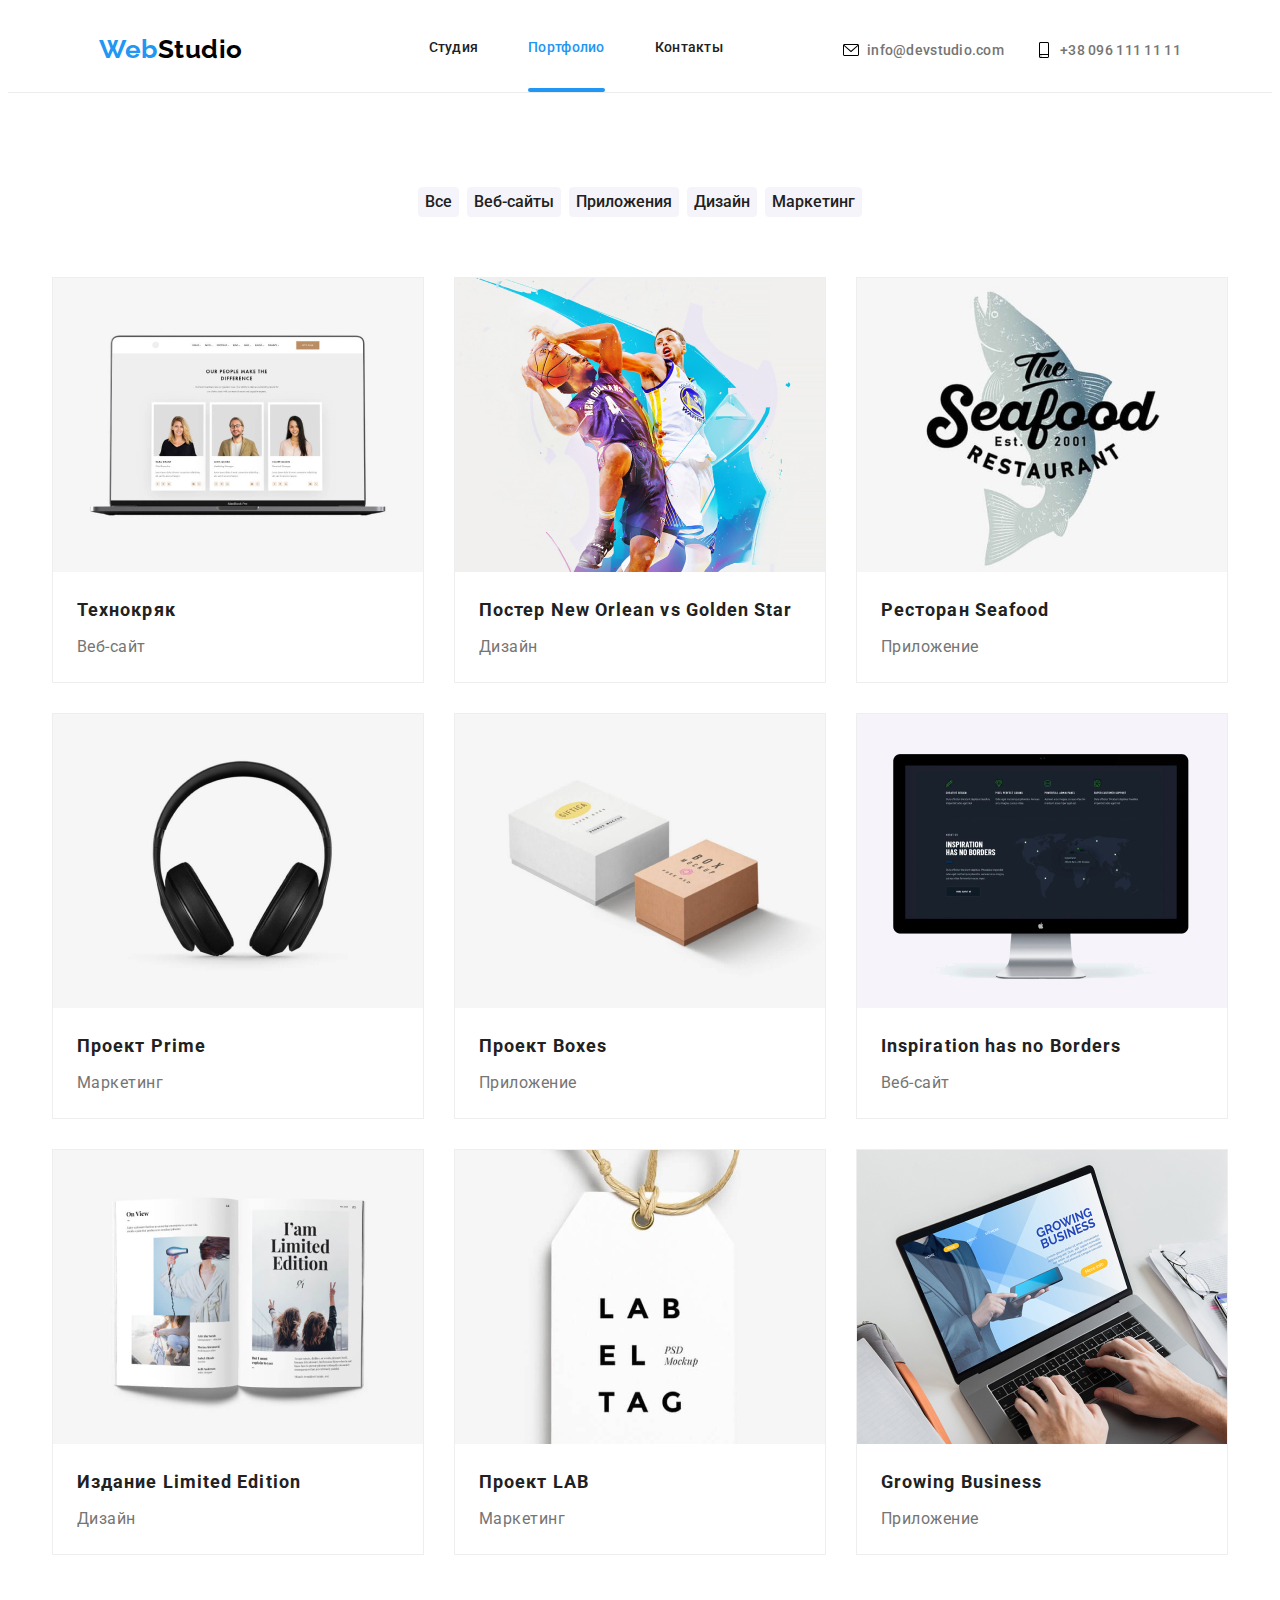
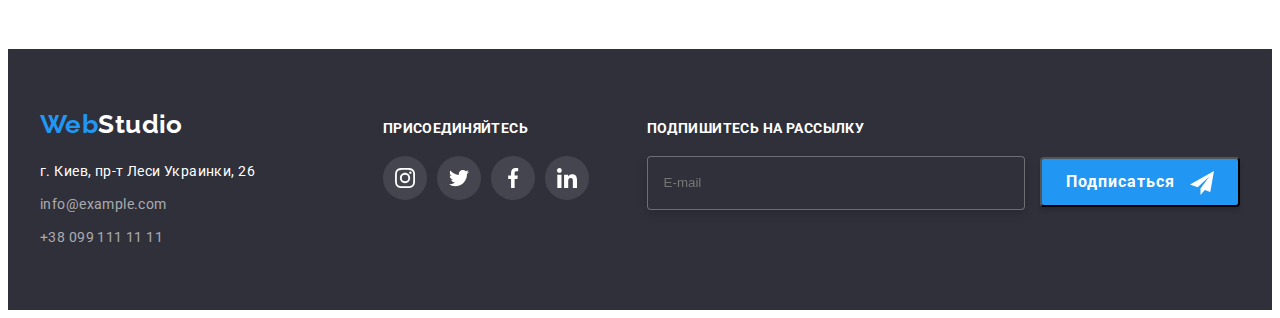
==== commit ace31cba: "fixheroimg" ====
--- a/portfolio.html
+++ b/portfolio.html
@@ -36,7 +36,7 @@
 
                 <div class="menu-container" data-menu id="menu-container">
                     <ul  class="site-navigation">
-                        <li class="site-navigation__item ">
+                        <li class="site-navigation__item">
                                 <a class="site-navigation__link" href="./index.html">Студия</a>   
                         </li>
                         <li class="site-navigation__item">
@@ -120,8 +120,8 @@
                                 <source srcset="./images/technokryak-mob-1x.jpg 1x,
                                                 ./images/technokryak-mob-2x.jpg 2x" 
                                                 media="(max-width:767px)" />
-                                                            <img
-                        src="./images/technokryak.jpg" alt="notebook pic" width="370" />
+                        <img
+                        src="./images/technokryak.jpg" alt="notebook pic" />
                             </picture>
 
                         <div class="portfolio-overlay">
@@ -154,10 +154,10 @@
                             
                                 <source srcset="./images/basketball-mob-1x.jpg 1x,
                                                 ./images/basketball-mob-2x.jpg 2x" media="(max-width:767px)" />
-                            
-                            </picture>
-                        <img
-                        src="./images/basketball.jpg" alt="poster pic" width="370" />
+                             <img
+                        src="./images/basketball.jpg" alt="poster pic"/>
+                            </picture>
+                       
                         <div class="portfolio-overlay">
                             <p class="portfolio-overlay-description">
                                 Ресурс предлагает комплексные предложения с разным уровнем
@@ -186,11 +186,11 @@
                             
                                 <source srcset="./images/fish-mob-1x.jpg 1x,
                                                 ./images/fish-mob-2x.jpg 2x" media="(max-width:767px)" />
-                            
-                            </picture>
-                        
-                                <img
-                        src="./images/fish.jpg" alt="Restaraunt pic" width="370" />
+                             <img
+                        src="./images/fish.jpg" alt="Restaraunt pic"/>
+                            </picture>
+                        
+                               
                         <div class="portfolio-overlay">
                             <p class="portfolio-overlay-description">
                                 Ресурс предлагает комплексные предложения с разным уровнем
@@ -222,12 +222,12 @@
                                 <source srcset="./images/haedphone-mob-1x.jpg 1x,
                                                 ./images/haedphone-mob-2x.jpg 2x" 
                                                 media="(max-width:767px)" />
-                            
-                            </picture>
-                        
-                        
-                        <img
-                        src="./images/haedphone.jpg" alt="headphones pic" width="370" />
+                               <img
+                        src="./images/haedphone.jpg" alt="headphones pic"/>
+                            </picture>
+                        
+                        
+                     
                         <div class="portfolio-overlay">
                             <p class="portfolio-overlay-description">
                                 Ресурс предлагает комплексные предложения с разным уровнем
@@ -260,12 +260,12 @@
                                 <source srcset="./images/book-mob-1x.jpg 1x,
                                                 ./images/book-mob-2x.jpg 2x" 
                                                 media="(max-width:767px)" />
-                            
-                            </picture>
-                        
-                        
-                        <img
-                        src="./images/book.jpg" alt="boxes pic" width="370" />
+                             <img
+                        src="./images/book.jpg" alt="boxes pic"/>
+                            </picture>
+                        
+                        
+                       
                         <div class="portfolio-overlay">
                             <p class="portfolio-overlay-description">
                                 Ресурс предлагает комплексные предложения с разным уровнем
@@ -297,11 +297,11 @@
                                 <source srcset="./images/macpc-mob-1x.jpg 1x,
                                                 ./images/macpc-mob-2x.jpg 2x" 
                                                 media="(max-width:767px)" />
-                            
-                            </picture>
-                        
-                                <img
-                        src="./images/macpc.jpg" alt="monitor pic" width="370" />
+                             <img
+                        src="./images/macpc.jpg" alt="monitor pic"/>
+                            </picture>
+                        
+                               
                         <div class="portfolio-overlay">
                             <p class="portfolio-overlay-description">
                                 Ресурс предлагает комплексные предложения с разным уровнем
@@ -332,12 +332,12 @@
                                 <source srcset="./images/magazine-mob-1x.jpg 1x,
                                                 ./images/magazine-mob-2x.jpg 2x" 
                                                 media="(max-width:767px)" />
-                            
-                            </picture>
-                        
-                        
                             <img
-                        src="./images/magazine.jpg" alt="book pic" width="370" />
+                        src="./images/magazine.jpg" alt="book pic"/>
+                            </picture>
+                        
+                        
+                            
                         <div class="portfolio-overlay">
                             <p class="portfolio-overlay-description">
                                 Ресурс предлагает комплексные предложения с разным уровнем
@@ -368,11 +368,11 @@
                                 <source srcset="./images/projectlab-mob-1x.jpg 1x,
                                                 ./images/projectlab-mob-2x.jpg 2x" 
                                                 media="(max-width:767px)" />
-                            
-                            </picture>
-                        
                             <img
-                        src="./images/projectlab.jpg" alt="tag pic" width="370" />
+                        src="./images/projectlab.jpg" alt="tag pic">
+                            </picture>
+                        
+                            
                     <div class="portfolio-overlay">
                         <p class="portfolio-overlay-description">
                             Ресурс предлагает комплексные предложения с разным уровнем
@@ -403,12 +403,12 @@
                                 <source srcset="./images/notebook-mob-1x.jpg 1x,
                                                 ./images/notebook-mob-2x.jpg 2x" 
                                                 media="(max-width:767px)" />
-                            
-                            </picture>
-                        
-                        
                             <img
-                        src="./images/notebook.jpg" alt="work on notebook" width="370" />
+                        src="./images/notebook.jpg" alt="work on notebook"/>
+                            </picture>
+                        
+                        
+                            
                         <div class="portfolio-overlay">
                             <p class="portfolio-overlay-description">
                                 Ресурс предлагает комплексные предложения с разным уровнем
--- a/css/main.min.css
+++ b/css/main.min.css
@@ -1 +1 @@
-:root{--accent-color: #2196f3;--text-color-black: #212121;--text-color-gray: #757575;--white-color: #ffffff;--absolute-black: #000000;--grid-row-gap: 30px;--grid-column-gap: 30px;--bg-gradient: linear-gradient(to right, rgba(47, 48, 58, 0.4), rgba(47, 48, 58, 0.4));--bg-color-button: #188CE8}body{font-family:Roboto,sans-serif;font-style:normal;color:var(--text-color-gray);letter-spacing:.03em}h1,h2,h3,h4,h5,h6,p,ul{margin-top:0;margin-bottom:0;padding-top:0;padding-bottom:0}.container{margin-right:auto;margin-left:auto;padding-right:15px;padding-left:15px}@media screen and (min-width: 480px){.container{width:480px}}@media screen and (min-width: 768px){.container{width:768px}}@media screen and (min-width: 1200px){.container{width:1200px}}img{display:block;max-width:100%;height:auto}ul,ol{margin:0;padding:0;list-style-type:none}a{text-decoration:none}.header{background-color:var(--white-color);border-bottom:#ececec 1px solid}.header__list{margin-left:auto;list-style:none;display:flex;transition:250ms;transition-timing-function:cubic-bezier(0.4, 0, 0.2, 1)}.header__item{margin-right:50px}.header__item:last-child{margin-right:0}.header__address{display:flex;font-weight:500;font-size:14px;line-height:1.14;letter-spacing:.02em;text-decoration:none;color:var(--text-color-gray);align-items:center;transition:250ms;transition-timing-function:cubic-bezier(0.4, 0, 0.2, 1)}.header__address:hover,.header__address:focus{color:var(--accent-color);transition:250ms;transition-timing-function:cubic-bezier(0.4, 0, 0.2, 1)}.logo{margin-right:93px;font-family:Raleway;font-weight:700;font-size:26px;line-height:1.2;text-decoration:none;color:var(--absolute-black)}.logo__accent{color:var(--accent-color)}.backdrop .backdrop{position:fixed;top:0;left:0;width:100%;height:100%;background:rgba(0,0,0,.2);transition:opacity .5s,visibility .5s}.backdrop.is-hidden{opacity:0;pointer-events:none;visibility:hidden}.confirmation{display:flex;align-items:center;justify-content:center;font-family:"Roboto";font-style:normal;font-weight:400;font-size:12px;line-height:1.71;letter-spacing:.03em;color:var(--text-color-gray)}@media screen and (min-width: 768px){.confirmation{font-weight:400;font-size:12px;line-height:14px;letter-spacing:.03em;color:var(--text-color-gray)}}@media screen and (min-width: 1200px){.confirmation{font-weight:400;font-size:14px;line-height:24px;letter-spacing:.03em;color:var(--text-color-gray)}}.confirmation-input__checkbox{position:absolute;top:0;left:0;pointer-events:none;appearance:none}.confirmation__icon{width:16px;height:15px;margin-right:7px;background-origin:border-box;border:2px solid #212121;border-radius:2px;transition:background-color 250ms cubic-bezier(0.4, 0, 0.2, 1),border-color 250ms cubic-bezier(0.4, 0, 0.2, 1);display:flex;align-items:baseline}.confirmation-input__checkbox:checked+.confirmation__icon{opacity:1;border:none;background-color:#2196f3}.confirmation__agreement{text-decoration-line:underline;color:var(--accent-color);display:flex;font-weight:400;font-size:12px;line-height:14px;letter-spacing:.03em}.section__clients{padding-top:60px;padding-bottom:60px}.section__title-clients{margin-bottom:30px;font-family:"Roboto";font-style:normal;font-weight:700;font-size:28px;line-height:33px;text-align:center;letter-spacing:.03em;color:#212121}@media screen and (min-width: 1200px){.section__title-clients{margin-bottom:50px;font-size:36px}}.client__item{margin:15px}@media screen and (max-width: 767px){.client__item{width:calc((100% - 60px)/2)}}@media screen and (min-width: 768px)and (max-width: 1199px){.client__item{width:calc((100% - 90px)/3)}}@media screen and (min-width: 1200px){.client__item{width:calc(100% - 30px)}}.client__list{display:flex;justify-content:center;margin:-15px}@media screen and (max-width: 1199px){.client__list{flex-wrap:wrap}}.clients{display:flex;justify-content:center;align-items:center;width:100%;height:92px;border:1px solid #afb1b8;border-radius:4px;color:inherit}.clients:hover,.clients:focus{border-color:var(--accent-color);color:var(--accent-color);transition:250ms;transition-timing-function:cubic-bezier(0.4, 0, 0.2, 1)}.client__logo{fill:currentColor;display:flex;justify-content:center;align-items:center;transition:250ms;transition-timing-function:cubic-bezier(0.4, 0, 0.2, 1)}.container__clients{margin-right:auto;margin-left:auto;padding-left:15px;padding-right:15px}@media screen and (min-width: 480px){.container__clients{width:480px}}@media screen and (min-width: 768px){.container__clients{width:768px}}@media screen and (min-width: 1200px){.container__clients{width:1200px}}.details__section{background-color:var(--white-color);padding-top:60px;padding-bottom:60px}@media screen and (min-width: 768px){.details__section{padding-top:60px;padding-bottom:60px}}@media screen and (min-width: 1200px){.details__section{padding-top:94px;padding-bottom:94px}}.details__item{width:100%}@media screen and (min-width: 768px){.details__item{width:calc((100% - 30px)/2)}}@media screen and (min-width: 1200px){.details__item{width:calc((100% - 90px)/4)}}.details__item:last-child{margin-right:0}.details__list{display:flex;flex-wrap:wrap;gap:30px;list-style:none;padding-left:0px}.details__title{width:100%;font-weight:700;font-size:14px;line-height:1.14;color:var(--text-color-black);margin-bottom:10px;text-transform:uppercase;text-align:center}@media screen and (min-width: 480px){.details__title{text-align:center}}.details__text{font-weight:400;font-size:14px;line-height:1.71;color:var(--text-color-gray)}.section__title{font-family:"Roboto";font-style:normal;font-weight:700;font-size:36px;line-height:42px;text-align:center;letter-spacing:.03em;color:var(--text-color-black);margin-bottom:50px}@media screen and (min-width: 480px){.section__title{text-align:center}}.visually-hidden{position:absolute;width:1px;height:1px;margin:-1px;border:0;padding:0;white-space:nowrap;clip-path:inset(100%);clip:rect(0 0 0 0);overflow:hidden}.footer{padding-top:60px;padding-bottom:60px;background-color:#2f303a;font-style:normal;font-weight:400;font-size:14px;line-height:1.71;letter-spacing:.03em;text-align:center}@media screen and (min-width: 1200px){.footer{text-align:left}}.footer__logo{display:inline-block;font-family:Raleway,serif;font-weight:700;font-size:26px;line-height:1.2;text-decoration:none;color:var(--white-color);margin-bottom:20px}.footer__icon-social:not(:last-child){margin-right:10px}.footer__team-social{display:flex;width:44px;height:44px;border:none;border-radius:50%;list-style:none;margin-left:0px;margin-right:0px;cursor:pointer;justify-content:center;align-items:center;fill:#fff;background:rgba(255,255,255,.1);transition:250ms;transition-timing-function:cubic-bezier(0.4, 0, 0.2, 1)}.footer__team-social:hover,.footer__team-social:focus{background-color:#2196f3;fill:#fff;transition:250ms;transition-timing-function:cubic-bezier(0.4, 0, 0.2, 1)}.container__footer-social{display:flex;align-items:baseline}@media screen and (max-width: 1199px){.footer__flex{display:flex;flex-wrap:wrap;justify-content:center;align-items:baseline;column-gap:165px}}@media screen and (min-width: 1200px){.footer__flex{display:flex;flex-wrap:nowrap;align-items:baseline;justify-content:space-between}}.footer--main{text-align:center;margin-bottom:60px}@media screen and (min-width: 1200px){.footer--main{text-align:left}}.join__list{display:flex;flex-direction:column;align-items:center;margin-bottom:60px}@media screen and (min-width: 768px){.join__list{margin-bottom:0}}@media screen and (min-width: 1200px){.join__list{margin-left:70px;align-items:flex-start}}.footer__team-social-items{display:flex;align-items:center;list-style:none;margin-left:0px;padding:0px;width:100%;height:100%;color:#fff;transition:250ms;transition-timing-function:cubic-bezier(0.4, 0, 0.2, 1)}.address__list{list-style:none;padding-left:0}.address__item{font-weight:400;font-size:14px;line-height:1.71;text-decoration:none;font-style:normal;color:var(--white-color);margin-bottom:9px}.address__item:last-child{margin-bottom:0px}.address__link{color:rgba(255,255,255,.6);text-decoration:none}.address__link:hover,.address__link:focus{color:var(--accent-color);transition:250ms;transition-timing-function:cubic-bezier(0.4, 0, 0.2, 1)}.join{width:145px;height:16px;font-family:"Roboto";font-style:normal;font-weight:700;font-size:14px;line-height:16px;letter-spacing:.03em;text-transform:uppercase;color:#fff;margin-bottom:20px}@media screen and (max-width: 1199px){.footer--form{text-align:center}}@media screen and (min-width: 1200px){.footer--form{align-items:flex-end;margin-left:93px}}.form-field{margin-bottom:20px}.footer__form-label{display:block;margin-bottom:20px;font-family:"Roboto";font-style:normal;font-weight:700;font-size:14px;line-height:16px;letter-spacing:.03em;text-transform:uppercase;color:#fff}.footer__form-input{width:100%;height:50px;padding-left:16px;color:#fff;border:1px solid rgba(255,255,255,.3);filter:drop-shadow(0px 4px 4px rgba(0, 0, 0, 0.15));border-radius:4px;background-color:#2f303a}@media screen and (min-width: 480px){.footer__form-input{width:450px}}@media screen and (min-width: 1200px){.footer__form-input{width:358px}}.footer__form-button{width:200px;height:50px;font-family:"Roboto";font-style:normal;font-weight:700;font-size:16px;line-height:1.88;letter-spacing:.06em;color:var(--white-color);background:var(--accent-color);box-shadow:0px 4px 4px rgba(0,0,0,.15);border-radius:4px}@media screen and (min-width: 1200px){.footer__form-button{margin-left:12px}}.footer__form-icon{fill:#fff;margin-left:10px;vertical-align:middle}.form__field{position:relative;left:0;top:0;margin-bottom:10px;font-family:"Roboto";font-style:normal;font-weight:400;font-size:12px;line-height:14px;letter-spacing:.01em;color:var(--text-color-gray)}.form__field-label{display:block;font-family:"Roboto";font-style:normal;font-weight:400;font-size:12px;line-height:14px;letter-spacing:.01em;color:#757575;margin-bottom:4px}.form__field-input{font-family:"Roboto";font-style:normal;font-weight:400;font-size:12px;line-height:14px;letter-spacing:.01em;color:#757575;width:100%;padding:11px 12px 11px 42px;border:1px solid rgba(33,33,33,.2);border-radius:4px;outline:none;transition:border-color 250ms cubic-bezier(0.4, 0, 0.2, 1)}.form__field-input:hover,.form__field-input:focus{color:#2196f3;border:1px solid #2196f3;border-radius:4px}.form__field-input:hover+.form__field-icon,.form__field-input:focus+.form__field-icon,.form__field-input:active+.form__field-icon{fill:#2196f3}.form__field-inner{position:relative}.form__field-icon{position:absolute;top:50%;left:12px;transform:translateY(-50%);fill:CurrentColor;transition:fill 250ms cubic-bezier(0.4, 0, 0.2, 1);color:#212121;padding-right:15px;width:30px;height:12px}.form__field-texarea{resize:none;padding:12px 16px;height:120px}.form-field__button{display:block;margin-left:auto;margin-right:auto;margin-top:30px;width:200px;height:50px;padding:10px 52px;font-family:"Roboto";font-style:normal;font-weight:700;font-size:16px;line-height:1.88;letter-spacing:.06em;color:#fff;cursor:pointer;background:#2196f3;box-shadow:0px 4px 4px rgba(0,0,0,.15);border-radius:4px;border:0;transition:box-shadow 250ms cubic-bezier(0.4, 0, 0.2, 1)}.form-field__button:focus,.form-field__button:active{box-shadow:0px 4px 4px rgba(0,0,0,.15)}.header{background-color:var(--white-color);border-bottom:#ececec 1px solid}.header__list{margin-left:auto;list-style:none;display:flex;transition:250ms;transition-timing-function:cubic-bezier(0.4, 0, 0.2, 1)}.header__item{margin-right:50px}.header__item:last-child{margin-right:0}.header__address{display:flex;font-weight:500;font-size:14px;line-height:1.14;letter-spacing:.02em;text-decoration:none;color:var(--text-color-gray);align-items:center;transition:250ms;transition-timing-function:cubic-bezier(0.4, 0, 0.2, 1)}.header__address:hover,.header__address:focus{color:var(--accent-color);transition:250ms;transition-timing-function:cubic-bezier(0.4, 0, 0.2, 1)}.hero__section{background-color:#2f303a;text-align:center;padding-top:118px}@media screen and (min-width: 480px){.hero__section{width:480px}}@media screen and (min-width: 768px){.hero__section{width:768px}}@media screen and (min-width: 1200px){.hero__section{width:1200px}}.hero__title{font-family:"Roboto";font-style:normal;font-weight:900;font-size:26px;line-height:42px;text-align:center;letter-spacing:.06em;text-transform:uppercase;color:#fff;margin-left:auto;margin-right:auto;margin-bottom:30px}@media screen and (max-width: 1199px){.hero__title{font-size:26px;line-height:1.61;margin-bottom:30px}}@media screen and (min-width: 1200px){.hero__title{width:700px}}.hero__btn{font-family:Roboto,sans-serif;font-weight:700;font-size:16px;line-height:1.87;letter-spacing:.06em;background-color:var(--accent-color);color:var(--white-color);border-radius:4px;padding-top:10px;padding-bottom:10px;padding-left:32px;padding-right:32px;cursor:pointer}.hero__btn:hover,.hero__btnn:focus{background-color:var(--bg-color-button);color:var(--white-color);cursor:pointer;box-shadow:0px 4px 4px rgba(0,0,0,.15);border-radius:4px;transition:250ms;transition-timing-function:cubic-bezier(0.4, 0, 0.2, 1)}.icon-mail{margin-right:10px;fill:currentColor}.icon-mail:hover,.icon-mail:focus{color:var(--accent-color);transition:250ms;transition-timing-function:cubic-bezier(0.4, 0, 0.2, 1)}.icon-telefon{margin-right:10px;fill:currentColor}.icon-telefon:hover,.icon-telefon:focus{color:var(--accent-color);transition:250ms;transition-timing-function:cubic-bezier(0.4, 0, 0.2, 1)}.details__icon-sputnik{height:120px;display:flex;align-items:center;justify-content:center;background-color:#f5f4fa;margin-bottom:30px;border-radius:4px}.details__icon-watch{height:120px;display:flex;align-items:center;justify-content:center;background-color:#f5f4fa;margin-bottom:30px;border-radius:4px}.details__icon-clock{height:120px;display:flex;align-items:center;justify-content:center;background-color:#f5f4fa;margin-bottom:30px;border-radius:4px}.details__icon-nout{height:120px;display:flex;align-items:center;justify-content:center;background-color:#f5f4fa;margin-bottom:30px;border-radius:4px}.details__icon-astronaut{height:120px;display:flex;align-items:center;justify-content:center;background-color:#f5f4fa;margin-bottom:30px;border-radius:4px}.logo{margin-right:93px;font-family:Raleway;font-weight:700;font-size:26px;line-height:1.2;text-decoration:none;color:var(--absolute-black)}.logo__accent{color:var(--accent-color)}.modal{position:absolute;top:50%;left:50%;transform:translate(-50%, -50%);overflow-y:scroll;background:#fff;box-shadow:0px 1px 3px rgba(0,0,0,.12),0px 1px 1px rgba(0,0,0,.14),0px 2px 1px rgba(0,0,0,.2);border-radius:4px}@media screen and (min-width: 480px)and (max-width: 1199px){.modal{width:450px}}@media screen and (min-width: 1200px){.modal{min-width:528px;min-height:581px}}.modal__close{padding:40px}.modal__close-button{position:absolute;top:8px;right:8px;width:30px;height:30px;background:#fff;border:1px solid rgba(0,0,0,.1);border-radius:50%;cursor:pointer}.modal__close-button:hover .modal__close-icon,.modal__close-button:focus .modal__close-icon{fill:#2196f3}.modal__close-icon{fill:#000;transition:fill 250ms cubic-bezier(0.4, 0, 0.2, 1)}.modal__title{margin-bottom:12px;font-family:"Roboto";font-style:normal;font-weight:700;font-size:20px;line-height:30px;text-align:center;letter-spacing:.03em;color:var(--text-color-black)}@media screen and (min-width: 1200px){.modal__title{font-family:"Roboto";font-style:normal;font-weight:700;font-size:20px;line-height:23px;text-align:center;letter-spacing:.03em}}.navigation{display:flex;align-items:center;justify-content:center;min-height:60px}@media screen and (max-width: 768px){.navigation{justify-content:space-between}}.mobile-button{display:inline-flex;background-color:rgba(0,0,0,0);margin:0;padding:0;border:none;cursor:pointer;z-index:990}@media screen and (min-width: 768px){.mobile-button{display:none}}.mobile-button__icon-close{width:40px;height:40px}.mobile-button:hover .mobile-button__icon-open{fill:#2196f3}.mobile-button:focus .mobile-button__icon-open{fill:#2196f3}.mobile-button:hover .mobile-button__icon-close{fill:#2196f3}.mobile-button__icon-close{display:none}.mobile-button.is-open .mobile-button__icon-close{display:block}.mobile-button.is-open .mobile-button__icon-open{display:none}.close-burger{position:fixed;top:20px;right:25px}.menu-container{background-color:#fff;padding:48px 40px;text-align:center}@media screen and (max-width: 767px){.menu-container{display:none;position:fixed;top:0;left:0;width:100vw;height:100vh;z-index:900}.menu-container.is-open{display:flex;flex-direction:column;justify-content:space-between}}@media screen and (min-width: 768px){.menu-container{display:flex;justify-content:center;align-items:center;padding:0}}@media screen and (min-width: 1200px){.menu-container{gap:30px}}.site-navigation{display:flex;flex-direction:column;align-items:flex-start}@media screen and (max-width: 768px){.site-navigation{margin-left:0}}@media screen and (min-width: 768px){.site-navigation{flex-direction:row;gap:50px;margin-left:0;margin-bottom:0}}@media screen and (min-width: 1200px){.site-navigation{margin-left:93px}}.site-navigation__link{display:block;padding-top:16px;padding-bottom:16px;font-style:normal;font-weight:500;font-size:40px;line-height:1.14;letter-spacing:.02em;color:#212121;transition:250ms;transition-timing-function:cubic-bezier(0.4, 0, 0.2, 1)}.site-navigation__link:hover,.site-navigation__link:focus{color:#2196f3;transition:250ms;transition-timing-function:cubic-bezier(0.4, 0, 0.2, 1)}@media screen and (min-width: 768px){.site-navigation__link{padding-top:32px;padding-bottom:32px;font-size:14px;line-height:1.14}}.current-session::after{content:"";display:block;width:100%;height:4px;background:#2196f3;border-radius:2px}@media screen and (max-width: 768px){.current-session::after{display:none}}.current-session--link{color:#2196f3}.auth-navigation{display:flex;flex-direction:column-reverse}@media screen and (max-width: 768px){.auth-navigation{margin-bottom:64px}}@media screen and (min-width: 768px){.auth-navigation{flex-direction:column;justify-content:center;margin-bottom:0;margin-left:90px}}@media screen and (min-width: 1200px){.auth-navigation{display:flex;flex-direction:row;align-items:center}}@media screen and (min-width: 768px)and (max-width: 1199px){.auth-navigation__item{margin-left:0}}@media screen and (min-width: 1200px){.auth-navigation__item:first-child{margin-right:32px}}.auth-navigation__link{display:flex;padding-top:16px;padding-bottom:16px;color:var(--secondary-color);font-style:normal;font-weight:500;font-size:14px;line-height:1.15;letter-spacing:.02em;transition:250ms;transition-timing-function:cubic-bezier(0.4, 0, 0.2, 1)}@media screen and (max-width: 768px){.auth-navigation__link{font-size:34px;line-height:1.17}}@media screen and (min-width: 768px)and (max-width: 1200px){.auth-navigation__link{padding:5px 0px;font-size:12px;line-height:1.14;padding-bottom:10px}}@media screen and (min-width: 1200px){.auth-navigation__link{padding-top:32px;padding-bottom:32px}}.auth-navigation__link:hover,.auth-navigation__link:focus{color:#2196f3;transition:250ms;transition-timing-function:cubic-bezier(0.4, 0, 0.2, 1)}.auth-navigation__link:hover .contact-icon,.auth-navigation__link:focus .contact-icon{fill:#2196f3;transition:250ms;transition-timing-function:cubic-bezier(0.4, 0, 0.2, 1)}.contact-icon{display:flex;fill:var(--secondary-color);margin-right:10px;display:none}.contact-icon:hover{fill:var(--secondary-color)}@media screen and (min-width: 768px){.contact-icon{display:block}}@media screen and (min-width: 768px){.contact-icon{margin-right:8px}}.mobile-list{display:flex}@media screen and (min-width: 768px){.mobile-list{display:none}}.mobile-list__item{border-right:1px solid rgba(33,33,33,.2);margin-right:10px}.mobile-list__link{padding-right:10px;text-decoration:none;color:#2196f3;font-size:18px}.overlay{max-width:1600px;background-image:var(--bg-gradient),url(../images/hero-bg-mobile.jpg);background-position:center;background-size:cover;background-repeat:no-repeat;background-color:#2f303a;margin-left:auto;margin-right:auto;padding-top:200px;padding-bottom:200px}@media(min-device-pixel-ratio: 2),(min-resolution: 192dpi),(min-resolution: 2dppx){.overlay{background-image:var(--bg-gradient),url(../images/hero-bg-2x-mob.jpg)}}@media screen and (min-device-pixel-ratio: 2)and (min-width: 768px),screen and (min-resolution: 192dpi)and (min-width: 768px),screen and (min-resolution: 2dppx)and (min-width: 768px){.overlay{background-image:var(--bg-gradient),url(../images/hero-bg-tablet.jpg)}}@media screen and (min-device-pixel-ratio: 2)and (min-width: 768px)and (min-device-pixel-ratio: 2),screen and (min-device-pixel-ratio: 2)and (min-width: 768px)and (min-resolution: 192dpi),screen and (min-device-pixel-ratio: 2)and (min-width: 768px)and (min-resolution: 2dppx),screen and (min-resolution: 192dpi)and (min-width: 768px)and (min-device-pixel-ratio: 2),screen and (min-resolution: 192dpi)and (min-width: 768px)and (min-resolution: 192dpi),screen and (min-resolution: 192dpi)and (min-width: 768px)and (min-resolution: 2dppx),screen and (min-resolution: 2dppx)and (min-width: 768px)and (min-device-pixel-ratio: 2),screen and (min-resolution: 2dppx)and (min-width: 768px)and (min-resolution: 192dpi),screen and (min-resolution: 2dppx)and (min-width: 768px)and (min-resolution: 2dppx){.overlay{background-image:var(--bg-gradient),url(../images/hero-bg-2x-tablet.jpg)}}@media screen and (min-device-pixel-ratio: 2)and (min-width: 1200px),screen and (min-resolution: 192dpi)and (min-width: 1200px),screen and (min-resolution: 2dppx)and (min-width: 1200px){.overlay{max-width:1600px;height:600px;margin-left:auto;margin-right:auto;background-image:var(--bg-gradient),url(../images/hero-bg-desk-1x.jpg);background-position:center;background-repeat:no-repeat;background-size:cover}}.portfolio-main{background-color:var(--white-color)}.portfolio-section{padding-top:94px;padding-bottom:94px}.btn-list{display:flex;margin-bottom:40px;flex-wrap:wrap;gap:8px}@media screen and (min-width: 768px){.btn-list{justify-content:center}}@media screen and (min-width: 1200px){.btn-list{margin-bottom:60px}}.portfolio-button{font-family:Roboto,sans-serif;font-weight:500;font-size:16px;line-height:1.62;background-color:#f5f4fa;color:var(--text-color-black);border-radius:4px;border:1px solid #f5f4fa}.portfolio-button:hover,.portfolio-button:focus{background-color:#2196f3;color:#fff;cursor:pointer;box-shadow:0px 3px 1px rgba(0,0,0,.1),0px 1px 2px rgba(0,0,0,.08),0px 2px 2px rgba(0,0,0,.12);border-radius:4px;transition:250ms;transition-timing-function:cubic-bezier(0.4, 0, 0.2, 1)}.portfolio__list{display:flex;flex-wrap:wrap;gap:30px}@media screen and (min-width: 1200px){.portfolio__list{justify-content:center}}.portfolio__item{width:450px;background:#fff;border:1px solid #eee}@media screen and (min-width: 768px){.portfolio__item{width:354px}}@media screen and (min-width: 1200px){.portfolio__item{width:370px}}.portfolio__item:focus,.portfolio__item:hover{transition:250ms;transition-timing-function:cubic-bezier(0.4, 0, 0.2, 1);box-shadow:0px 1px 1px rgba(0,0,0,.12),0px 4px 4px rgba(0,0,0,.06),1px 4px 6px rgba(0,0,0,.16)}.portfolio__item:nth-child(3n){margin-right:0px}.portfolio__item:nth-last-child(-n+3){margin-bottom:0px}.portfolio__link{text-decoration:none}.portfolio-title{font-weight:700;font-size:18px;line-height:2;letter-spacing:.06em;color:var(--text-color-black);padding-bottom:4px}.portfolio__text{font-weight:400;font-size:16px;line-height:1.87;color:#757575;margin-top:4px;list-style:none}.portfolio-container{padding-top:20px;padding-left:24px;padding-bottom:20px;padding-right:24px;border-bottom:1px solid #eee;border-left:1px solid #eee;border-right:1px solid #eee}.portfolio-thumb{position:relative;overflow:hidden}.portfolio-overlay{position:absolute;top:0;right:0;width:100%;height:100%;padding:64px 24px;background-color:rgba(33,150,243,.9);transform:translateY(100%);transition:transform 250ms;transition-timing-function:cubic-bezier(0.4, 0, 0.2, 1)}.portfolio__item:hover .portfolio-overlay,.portfolio__item:focus .portfolio-overlay{transform:translateY(0)}.portfolio-overlay-description{font-family:"Roboto";font-style:normal;font-weight:400;font-size:18px;line-height:1.56;letter-spacing:.03em;color:#fff}.portfolio-list__description{padding-left:24px;padding-bottom:20px;padding-top:20px}.portfolio-list__title{font-family:"Roboto";font-style:normal;font-weight:700;font-size:18px;line-height:36px;letter-spacing:.06em;color:#212121}.team__section{background-color:#f5f4fa;padding-top:94px;padding-bottom:94px;text-align:center}.team__list{display:flex;flex-wrap:wrap;gap:30px;list-style:none;padding-left:0px}.team__item{width:auto;margin-left:0;background-color:var(--white-color);box-shadow:0px 1px 3px rgba(0,0,0,.12),0px 1px 1px rgba(0,0,0,.14),0px 2px 1px rgba(0,0,0,.2);border-radius:0px 0px 4px 4px}@media screen and (min-width: 768px){.team__item{width:calc((100% - 30px)/2)}}@media screen and (min-width: 1200px){.team__item{width:calc((100% - 90px)/4)}}.team__title{font-weight:500;font-size:16px;line-height:1.18;color:var(--text-color-black);margin-bottom:10px}.team__text{font-weight:400;font-size:16px;line-height:1.18;color:var(--text-color-gray);margin-bottom:16px}.team__container{padding:30px}.team__social-items{display:flex}.team__social-item:not(:last-child){margin-right:10px}.team__social-item{list-style:none;display:flex;margin-left:0px;padding:0px;width:100%;height:100%}.team__social-link{display:flex;width:44px;height:44px;border:none;border-radius:50%;list-style:none;margin-left:0px;margin-right:0px;cursor:pointer;justify-content:center;align-items:center;fill:#afb1b8;transition:250ms;transition-timing-function:cubic-bezier(0.4, 0, 0.2, 1)}.team__social-link:hover,.team__social-link:focus{background-color:#2196f3;fill:#fff;transition:250ms;transition-timing-function:cubic-bezier(0.4, 0, 0.2, 1)}.work__section{display:flex;justify-content:space-between;padding-top:0}@media screen and (max-width: 1200px){.work__section{display:none}}.work__list{list-style:none;display:flex;padding-left:0}.work__item{position:relative}.work__item:not(:last-child){margin-right:30px}.work__text{position:absolute;left:0;bottom:0;display:flex;justify-content:center;align-items:center;width:100%;height:70px;font-family:"Roboto";font-style:normal;font-weight:700;font-size:14px;line-height:1.14;text-align:center;letter-spacing:.03em;text-transform:uppercase;color:#fff;background:rgba(47,48,58,.8)}/*# sourceMappingURL=main.min.css.map */+:root{--accent-color: #2196f3;--text-color-black: #212121;--text-color-gray: #757575;--white-color: #ffffff;--absolute-black: #000000;--grid-row-gap: 30px;--grid-column-gap: 30px;--bg-gradient: linear-gradient(to right, rgba(47, 48, 58, 0.4), rgba(47, 48, 58, 0.4));--bg-color-button: #188CE8}body{font-family:Roboto,sans-serif;font-style:normal;color:var(--text-color-gray);letter-spacing:.03em}h1,h2,h3,h4,h5,h6,p,ul{margin-top:0;margin-bottom:0;padding-top:0;padding-bottom:0}.container{margin-right:auto;margin-left:auto;padding-right:15px;padding-left:15px}@media screen and (min-width: 480px){.container{width:480px}}@media screen and (min-width: 768px){.container{width:768px}}@media screen and (min-width: 1200px){.container{width:1200px}}img{display:block;max-width:100%;height:auto}ul,ol{margin:0;padding:0;list-style-type:none}a{text-decoration:none}.header{background-color:var(--white-color);border-bottom:#ececec 1px solid}.header__list{margin-left:auto;list-style:none;display:flex;transition:250ms;transition-timing-function:cubic-bezier(0.4, 0, 0.2, 1)}.header__item{margin-right:50px}.header__item:last-child{margin-right:0}.header__address{display:flex;font-weight:500;font-size:14px;line-height:1.14;letter-spacing:.02em;text-decoration:none;color:var(--text-color-gray);align-items:center;transition:250ms;transition-timing-function:cubic-bezier(0.4, 0, 0.2, 1)}.header__address:hover,.header__address:focus{color:var(--accent-color);transition:250ms;transition-timing-function:cubic-bezier(0.4, 0, 0.2, 1)}.logo{margin-right:93px;font-family:Raleway;font-weight:700;font-size:26px;line-height:1.2;text-decoration:none;color:var(--absolute-black)}.logo__accent{color:var(--accent-color)}.backdrop .backdrop{position:fixed;top:0;left:0;width:100%;height:100%;background:rgba(0,0,0,.2);transition:opacity .5s,visibility .5s}.backdrop.is-hidden{opacity:0;pointer-events:none;visibility:hidden}.confirmation{display:flex;align-items:center;justify-content:center;font-family:"Roboto";font-style:normal;font-weight:400;font-size:12px;line-height:1.71;letter-spacing:.03em;color:var(--text-color-gray)}@media screen and (min-width: 768px){.confirmation{font-weight:400;font-size:12px;line-height:14px;letter-spacing:.03em;color:var(--text-color-gray)}}@media screen and (min-width: 1200px){.confirmation{font-weight:400;font-size:14px;line-height:24px;letter-spacing:.03em;color:var(--text-color-gray)}}.confirmation-input__checkbox{position:absolute;top:0;left:0;pointer-events:none;appearance:none}.confirmation__icon{width:16px;height:15px;margin-right:7px;background-origin:border-box;border:2px solid #212121;border-radius:2px;transition:background-color 250ms cubic-bezier(0.4, 0, 0.2, 1),border-color 250ms cubic-bezier(0.4, 0, 0.2, 1);display:flex;align-items:baseline}.confirmation-input__checkbox:checked+.confirmation__icon{opacity:1;border:none;background-color:#2196f3}.confirmation__agreement{text-decoration-line:underline;color:var(--accent-color);display:flex;font-weight:400;font-size:12px;line-height:14px;letter-spacing:.03em}.section__clients{padding-top:60px;padding-bottom:60px}@media screen and (max-width: 1200px){.section__clients{padding-top:94px;padding-bottom:94px}}.section__title-clients{margin-bottom:30px;font-family:"Roboto";font-style:normal;font-weight:700;font-size:28px;line-height:33px;text-align:center;letter-spacing:.03em;color:#212121}@media screen and (min-width: 1200px){.section__title-clients{margin-bottom:50px;font-size:36px}}.client__item{margin:15px}@media screen and (max-width: 767px){.client__item{width:calc((100% - 60px)/2)}}@media screen and (min-width: 768px)and (max-width: 1199px){.client__item{width:calc((100% - 90px)/3)}}@media screen and (min-width: 1200px){.client__item{width:calc(100% - 30px)}}.client__list{display:flex;justify-content:center;margin:-15px}@media screen and (max-width: 1199px){.client__list{flex-wrap:wrap}}.clients{display:flex;justify-content:center;align-items:center;width:100%;height:92px;border:1px solid #afb1b8;border-radius:4px;color:inherit}.clients:hover,.clients:focus{border-color:var(--accent-color);color:var(--accent-color);transition:250ms;transition-timing-function:cubic-bezier(0.4, 0, 0.2, 1)}.client__logo{fill:currentColor;display:flex;justify-content:center;align-items:center;transition:250ms;transition-timing-function:cubic-bezier(0.4, 0, 0.2, 1)}.container__clients{margin-right:auto;margin-left:auto;padding-left:15px;padding-right:15px}@media screen and (min-width: 480px){.container__clients{width:480px}}@media screen and (min-width: 768px){.container__clients{width:768px}}@media screen and (min-width: 1200px){.container__clients{width:1200px}}.details__section{background-color:var(--white-color);padding-top:60px;padding-bottom:60px}@media screen and (min-width: 768px){.details__section{padding-top:60px;padding-bottom:60px}}@media screen and (min-width: 1200px){.details__section{padding-top:94px;padding-bottom:94px}}.details__item{width:100%}@media screen and (min-width: 768px){.details__item{width:calc((100% - 30px)/2)}}@media screen and (min-width: 1200px){.details__item{width:calc((100% - 90px)/4)}}.details__item:last-child{margin-right:0}.details__list{display:flex;flex-wrap:wrap;gap:30px;list-style:none;padding-left:0px}.details__title{width:100%;font-weight:700;font-size:14px;line-height:1.14;color:var(--text-color-black);margin-bottom:10px;text-transform:uppercase;text-align:center}@media screen and (min-width: 480px){.details__title{text-align:center}}.details__text{font-weight:400;font-size:14px;line-height:1.71;color:var(--text-color-gray)}.section__title{font-family:"Roboto";font-style:normal;font-weight:700;font-size:36px;line-height:42px;text-align:center;letter-spacing:.03em;color:var(--text-color-black);margin-bottom:50px}@media screen and (min-width: 480px){.section__title{text-align:center}}.visually-hidden{position:absolute;width:1px;height:1px;margin:-1px;border:0;padding:0;white-space:nowrap;clip-path:inset(100%);clip:rect(0 0 0 0);overflow:hidden}.footer{padding-top:60px;padding-bottom:60px;background-color:#2f303a;font-style:normal;font-weight:400;font-size:14px;line-height:1.71;letter-spacing:.03em;text-align:center}@media screen and (min-width: 1200px){.footer{text-align:left}}.footer__logo{display:inline-block;font-family:Raleway,serif;font-weight:700;font-size:26px;line-height:1.2;text-decoration:none;color:var(--white-color);margin-bottom:20px}.footer__icon-social:not(:last-child){margin-right:10px}.footer__team-social{display:flex;width:44px;height:44px;border:none;border-radius:50%;list-style:none;margin-left:0px;margin-right:0px;cursor:pointer;justify-content:center;align-items:center;fill:#fff;background:rgba(255,255,255,.1);transition:250ms;transition-timing-function:cubic-bezier(0.4, 0, 0.2, 1)}.footer__team-social:hover,.footer__team-social:focus{background-color:#2196f3;fill:#fff;transition:250ms;transition-timing-function:cubic-bezier(0.4, 0, 0.2, 1)}.container__footer-social{display:flex;align-items:baseline}@media screen and (max-width: 1199px){.footer__flex{display:flex;flex-wrap:wrap;justify-content:center;align-items:baseline;column-gap:165px}}@media screen and (min-width: 1200px){.footer__flex{display:flex;flex-wrap:nowrap;align-items:baseline;justify-content:space-between}}.footer--main{text-align:center;margin-bottom:60px}@media screen and (min-width: 1200px){.footer--main{text-align:left}}.join__list{display:flex;flex-direction:column;align-items:center;margin-bottom:60px}@media screen and (min-width: 768px){.join__list{margin-bottom:0}}@media screen and (min-width: 1200px){.join__list{margin-left:70px;align-items:flex-start}}.footer__team-social-items{display:flex;align-items:center;list-style:none;margin-left:0px;padding:0px;width:100%;height:100%;color:#fff;transition:250ms;transition-timing-function:cubic-bezier(0.4, 0, 0.2, 1)}.address__list{list-style:none;padding-left:0}.address__item{font-weight:400;font-size:14px;line-height:1.71;text-decoration:none;font-style:normal;color:var(--white-color);margin-bottom:9px}.address__item:last-child{margin-bottom:0px}.address__link{color:rgba(255,255,255,.6);text-decoration:none}.address__link:hover,.address__link:focus{color:var(--accent-color);transition:250ms;transition-timing-function:cubic-bezier(0.4, 0, 0.2, 1)}.join{width:145px;height:16px;font-family:"Roboto";font-style:normal;font-weight:700;font-size:14px;line-height:16px;letter-spacing:.03em;text-transform:uppercase;color:#fff;margin-bottom:20px}@media screen and (max-width: 1199px){.footer--form{text-align:center}}@media screen and (min-width: 1200px){.footer--form{align-items:flex-end;margin-left:93px}}.footer-form__container{display:flex;flex-direction:column;align-items:center}.form-field{margin-bottom:20px}.footer__form-label{display:block;margin-bottom:20px;font-family:"Roboto";font-style:normal;font-weight:700;font-size:14px;line-height:16px;letter-spacing:.03em;text-transform:uppercase;color:#fff}.footer__form-input{width:100%;height:50px;margin-bottom:20px;padding-left:16px;color:#fff;border:1px solid rgba(255,255,255,.3);filter:drop-shadow(0px 4px 4px rgba(0, 0, 0, 0.15));border-radius:4px;background-color:#2f303a}@media screen and (min-width: 480px){.footer__form-input{width:450px}}@media screen and (min-width: 1200px){.footer__form-input{width:358px}}.footer__form-button{width:200px;height:50px;font-family:"Roboto";font-style:normal;font-weight:700;font-size:16px;line-height:1.88;letter-spacing:.06em;color:var(--white-color);background:var(--accent-color);box-shadow:0px 4px 4px rgba(0,0,0,.15);border-radius:4px}@media screen and (min-width: 1200px){.footer__form-button{margin-left:12px}}.footer__form-icon{fill:#fff;margin-left:10px;vertical-align:middle}.form__field{position:relative;left:0;top:0;margin-bottom:10px;font-family:"Roboto";font-style:normal;font-weight:400;font-size:12px;line-height:14px;letter-spacing:.01em;color:var(--text-color-gray)}.form__field-label{display:block;font-family:"Roboto";font-style:normal;font-weight:400;font-size:12px;line-height:14px;letter-spacing:.01em;color:#757575;margin-bottom:4px}.form__field-input{font-family:"Roboto";font-style:normal;font-weight:400;font-size:12px;line-height:14px;letter-spacing:.01em;color:#757575;width:100%;padding:11px 12px 11px 42px;border:1px solid rgba(33,33,33,.2);border-radius:4px;outline:none;transition:border-color 250ms cubic-bezier(0.4, 0, 0.2, 1)}.form__field-input:hover,.form__field-input:focus{color:#2196f3;border:1px solid #2196f3;border-radius:4px}.form__field-input:hover+.form__field-icon,.form__field-input:focus+.form__field-icon,.form__field-input:active+.form__field-icon{fill:#2196f3}.form__field-inner{position:relative}.form__field-icon{position:absolute;top:50%;left:12px;transform:translateY(-50%);fill:CurrentColor;transition:fill 250ms cubic-bezier(0.4, 0, 0.2, 1);color:#212121;padding-right:15px;width:30px;height:12px}.form__field-texarea{resize:none;padding:12px 16px;height:120px}.form-field__button{display:block;margin-left:auto;margin-right:auto;margin-top:30px;width:200px;height:50px;padding:10px 52px;font-family:"Roboto";font-style:normal;font-weight:700;font-size:16px;line-height:1.88;letter-spacing:.06em;color:#fff;cursor:pointer;background:#2196f3;box-shadow:0px 4px 4px rgba(0,0,0,.15);border-radius:4px;border:0;transition:box-shadow 250ms cubic-bezier(0.4, 0, 0.2, 1)}.form-field__button:focus,.form-field__button:active{box-shadow:0px 4px 4px rgba(0,0,0,.15)}.header{background-color:var(--white-color);border-bottom:#ececec 1px solid}.header__list{margin-left:auto;list-style:none;display:flex;transition:250ms;transition-timing-function:cubic-bezier(0.4, 0, 0.2, 1)}.header__item{margin-right:50px}.header__item:last-child{margin-right:0}.header__address{display:flex;font-weight:500;font-size:14px;line-height:1.14;letter-spacing:.02em;text-decoration:none;color:var(--text-color-gray);align-items:center;transition:250ms;transition-timing-function:cubic-bezier(0.4, 0, 0.2, 1)}.header__address:hover,.header__address:focus{color:var(--accent-color);transition:250ms;transition-timing-function:cubic-bezier(0.4, 0, 0.2, 1)}.hero__section{background-color:#2f303a;text-align:center;width:100%}.hero__title{font-family:"Roboto";font-style:normal;font-weight:900;font-size:26px;line-height:42px;text-align:center;letter-spacing:.06em;text-transform:uppercase;color:#fff;margin-left:auto;margin-right:auto;margin-bottom:30px;max-width:700px}@media screen and (max-width: 1199px){.hero__title{font-size:26px;line-height:1.61;margin-bottom:30px}}.hero__btn{font-family:Roboto,sans-serif;font-weight:700;font-size:16px;line-height:1.87;letter-spacing:.06em;background-color:var(--accent-color);color:var(--white-color);border-radius:4px;padding-top:10px;padding-bottom:10px;padding-left:32px;padding-right:32px;cursor:pointer}.hero__btn:hover,.hero__btnn:focus{background-color:var(--bg-color-button);color:var(--white-color);cursor:pointer;box-shadow:0px 4px 4px rgba(0,0,0,.15);border-radius:4px;transition:250ms;transition-timing-function:cubic-bezier(0.4, 0, 0.2, 1)}.icon-mail{margin-right:10px;fill:currentColor}.icon-mail:hover,.icon-mail:focus{color:var(--accent-color);transition:250ms;transition-timing-function:cubic-bezier(0.4, 0, 0.2, 1)}.icon-telefon{margin-right:10px;fill:currentColor}.icon-telefon:hover,.icon-telefon:focus{color:var(--accent-color);transition:250ms;transition-timing-function:cubic-bezier(0.4, 0, 0.2, 1)}.details__icon-sputnik{height:120px;display:flex;align-items:center;justify-content:center;background-color:#f5f4fa;margin-bottom:30px;border-radius:4px}.details__icon-watch{height:120px;display:flex;align-items:center;justify-content:center;background-color:#f5f4fa;margin-bottom:30px;border-radius:4px}.details__icon-clock{height:120px;display:flex;align-items:center;justify-content:center;background-color:#f5f4fa;margin-bottom:30px;border-radius:4px}.details__icon-nout{height:120px;display:flex;align-items:center;justify-content:center;background-color:#f5f4fa;margin-bottom:30px;border-radius:4px}.details__icon-astronaut{height:120px;display:flex;align-items:center;justify-content:center;background-color:#f5f4fa;margin-bottom:30px;border-radius:4px}.logo{margin-right:93px;font-family:Raleway;font-weight:700;font-size:26px;line-height:1.2;text-decoration:none;color:var(--absolute-black)}.logo__accent{color:var(--accent-color)}.modal{position:absolute;top:50%;left:50%;transform:translate(-50%, -50%);overflow-y:scroll;background:#fff;box-shadow:0px 1px 3px rgba(0,0,0,.12),0px 1px 1px rgba(0,0,0,.14),0px 2px 1px rgba(0,0,0,.2);border-radius:4px}@media screen and (min-width: 480px)and (max-width: 1199px){.modal{width:450px}}@media screen and (min-width: 1200px){.modal{min-width:528px;min-height:581px}}.modal__close{padding:40px}.modal__close-button{position:absolute;top:8px;right:8px;width:30px;height:30px;background:#fff;border:1px solid rgba(0,0,0,.1);border-radius:50%;cursor:pointer}.modal__close-button:hover .modal__close-icon,.modal__close-button:focus .modal__close-icon{fill:#2196f3}.modal__close-icon{fill:#000;transition:fill 250ms cubic-bezier(0.4, 0, 0.2, 1)}.modal__title{margin-bottom:12px;font-family:"Roboto";font-style:normal;font-weight:700;font-size:20px;line-height:30px;text-align:center;letter-spacing:.03em;color:var(--text-color-black)}@media screen and (min-width: 1200px){.modal__title{font-family:"Roboto";font-style:normal;font-weight:700;font-size:20px;line-height:23px;text-align:center;letter-spacing:.03em}}.navigation{display:flex;align-items:center;justify-content:center;min-height:60px}@media screen and (max-width: 768px){.navigation{justify-content:space-between}}.mobile-button{display:inline-flex;background-color:rgba(0,0,0,0);margin:0;padding:0;border:none;cursor:pointer;z-index:990}@media screen and (min-width: 768px){.mobile-button{display:none}}.mobile-button__icon-close{width:40px;height:40px}.mobile-button:hover .mobile-button__icon-open{fill:#2196f3}.mobile-button:focus .mobile-button__icon-open{fill:#2196f3}.mobile-button:hover .mobile-button__icon-close{fill:#2196f3}.mobile-button__icon-close{display:none}.mobile-button.is-open .mobile-button__icon-close{display:block}.mobile-button.is-open .mobile-button__icon-open{display:none}.close-burger{position:fixed;top:20px;right:25px}.menu-container{background-color:#fff;padding:48px 40px;text-align:center}@media screen and (max-width: 767px){.menu-container{display:none;position:fixed;top:0;left:0;width:100vw;height:100vh;z-index:900}.menu-container.is-open{display:flex;flex-direction:column;justify-content:space-between}}@media screen and (min-width: 768px){.menu-container{display:flex;justify-content:center;align-items:center;padding:0}}@media screen and (min-width: 1200px){.menu-container{gap:30px}}.site-navigation{display:flex;flex-direction:column;align-items:flex-start}@media screen and (max-width: 768px){.site-navigation{margin-left:0}}@media screen and (min-width: 768px){.site-navigation{flex-direction:row;gap:50px;margin-left:0;margin-bottom:0}}@media screen and (min-width: 1200px){.site-navigation{margin-left:93px}}.site-navigation__link{display:block;padding-top:16px;padding-bottom:16px;font-style:normal;font-weight:500;font-size:40px;line-height:1.14;letter-spacing:.02em;color:#212121;transition:250ms;transition-timing-function:cubic-bezier(0.4, 0, 0.2, 1)}.site-navigation__link:hover,.site-navigation__link:focus{color:#2196f3;transition:250ms;transition-timing-function:cubic-bezier(0.4, 0, 0.2, 1)}@media screen and (min-width: 768px){.site-navigation__link{padding-top:32px;padding-bottom:32px;font-size:14px;line-height:1.14}}.current-session::after{content:"";display:block;width:100%;height:4px;background:#2196f3;border-radius:2px}@media screen and (max-width: 768px){.current-session::after{display:none}}.current-session--link{color:#2196f3}.auth-navigation{display:flex;flex-direction:column-reverse}@media screen and (max-width: 768px){.auth-navigation{margin-bottom:64px}}@media screen and (min-width: 768px){.auth-navigation{flex-direction:column;justify-content:center;margin-bottom:0;margin-left:90px}}@media screen and (min-width: 1200px){.auth-navigation{display:flex;flex-direction:row;align-items:center}}@media screen and (min-width: 768px)and (max-width: 1199px){.auth-navigation__item{margin-left:0}}@media screen and (min-width: 1200px){.auth-navigation__item:first-child{margin-right:32px}}.auth-navigation__link{display:flex;padding-top:16px;padding-bottom:16px;color:var(--secondary-color);font-style:normal;font-weight:500;font-size:14px;line-height:1.15;letter-spacing:.02em;transition:250ms;transition-timing-function:cubic-bezier(0.4, 0, 0.2, 1)}@media screen and (max-width: 768px){.auth-navigation__link{font-size:34px;line-height:1.17}}@media screen and (min-width: 768px)and (max-width: 1200px){.auth-navigation__link{padding:5px 0px;font-size:12px;line-height:1.14;padding-bottom:10px}}@media screen and (min-width: 1200px){.auth-navigation__link{padding-top:32px;padding-bottom:32px}}.auth-navigation__link:hover,.auth-navigation__link:focus{color:#2196f3;transition:250ms;transition-timing-function:cubic-bezier(0.4, 0, 0.2, 1)}.auth-navigation__link:hover .contact-icon,.auth-navigation__link:focus .contact-icon{fill:#2196f3;transition:250ms;transition-timing-function:cubic-bezier(0.4, 0, 0.2, 1)}.contact-icon{display:flex;fill:var(--secondary-color);margin-right:10px;display:none}.contact-icon:hover{fill:var(--secondary-color)}@media screen and (min-width: 768px){.contact-icon{display:block}}@media screen and (min-width: 768px){.contact-icon{margin-right:8px}}.mobile-list{display:flex}@media screen and (min-width: 768px){.mobile-list{display:none}}.mobile-list__item{border-right:1px solid rgba(33,33,33,.2);margin-right:10px}.mobile-list__link{padding-right:10px;text-decoration:none;color:#2196f3;font-size:18px}.overlay{background-image:var(--bg-gradient),url(../images/hero-bg-mob.jpg);background-position:center;background-size:cover;background-repeat:no-repeat;background-color:#2f303a;margin-left:auto;margin-right:auto;padding-top:118px;padding-bottom:118px}@media screen and (min-width: 768px){.overlay{background-image:var(--bg-gradient),url(../images/hero-bg-tablet.jpg);background-position:center;background-size:cover;background-repeat:no-repeat;background-color:#2f303a;margin-left:auto;margin-right:auto}}@media screen and (min-width: 1200px){.overlay{height:600px;background-image:var(--bg-gradient),url(../images/hero-bg-desk.jpg);background-position:center;background-size:cover;background-repeat:no-repeat;background-color:#2f303a;margin-left:auto;margin-right:auto}}.portfolio-main{background-color:var(--white-color)}.portfolio-section{padding-top:94px;padding-bottom:94px}.btn-list{display:flex;margin-bottom:40px;flex-wrap:wrap;gap:8px}@media screen and (max-width: 767px){.btn-list{display:flex;margin-bottom:40px;flex-wrap:wrap;gap:8px}}@media screen and (min-width: 768px){.btn-list{justify-content:center}}@media screen and (min-width: 1200px){.btn-list{margin-bottom:60px}}.portfolio-button{font-family:Roboto,sans-serif;font-weight:500;font-size:16px;line-height:1.62;background-color:#f5f4fa;color:var(--text-color-black);border-radius:4px;border:1px solid #f5f4fa}.portfolio-button:hover,.portfolio-button:focus{background-color:#2196f3;color:#fff;cursor:pointer;box-shadow:0px 3px 1px rgba(0,0,0,.1),0px 1px 2px rgba(0,0,0,.08),0px 2px 2px rgba(0,0,0,.12);border-radius:4px;transition:250ms;transition-timing-function:cubic-bezier(0.4, 0, 0.2, 1)}.portfolio__list{display:flex;flex-wrap:wrap;gap:30px}@media screen and (min-width: 1200px){.portfolio__list{justify-content:center}}.portfolio__item{width:450px;background:#fff;border:1px solid #eee}@media screen and (min-width: 768px){.portfolio__item{width:354px}}@media screen and (min-width: 1200px){.portfolio__item{width:370px}}.portfolio__item:focus,.portfolio__item:hover{transition:250ms;transition-timing-function:cubic-bezier(0.4, 0, 0.2, 1);box-shadow:0px 1px 1px rgba(0,0,0,.12),0px 4px 4px rgba(0,0,0,.06),1px 4px 6px rgba(0,0,0,.16)}.portfolio__item:nth-child(3n){margin-right:0px}.portfolio__item:nth-last-child(-n+3){margin-bottom:0px}.portfolio__link{text-decoration:none}.portfolio-title{font-weight:700;font-size:18px;line-height:2;letter-spacing:.06em;color:var(--text-color-black);padding-bottom:4px}.portfolio__text{font-weight:400;font-size:16px;line-height:1.87;color:#757575;margin-top:4px;list-style:none}.portfolio-container{padding-top:20px;padding-left:24px;padding-bottom:20px;padding-right:24px;border-bottom:1px solid #eee;border-left:1px solid #eee;border-right:1px solid #eee}.portfolio-thumb{position:relative;overflow:hidden}.portfolio-overlay{position:absolute;top:0;right:0;width:100%;height:100%;padding:64px 24px;background-color:rgba(33,150,243,.9);transform:translateY(100%);transition:transform 250ms;transition-timing-function:cubic-bezier(0.4, 0, 0.2, 1)}.portfolio__item:hover .portfolio-overlay,.portfolio__item:focus .portfolio-overlay{transform:translateY(0)}.portfolio-overlay-description{font-family:"Roboto";font-style:normal;font-weight:400;font-size:18px;line-height:1.56;letter-spacing:.03em;color:#fff}.portfolio-list__description{padding-left:24px;padding-bottom:20px;padding-top:20px}.portfolio-list__title{font-family:"Roboto";font-style:normal;font-weight:700;font-size:18px;line-height:36px;letter-spacing:.06em;color:#212121}.team__section{background-color:#f5f4fa;padding-top:94px;padding-bottom:94px;text-align:center}.team__list{display:flex;flex-wrap:wrap;gap:30px;list-style:none;padding-left:0px}.team__item{width:auto;margin-left:0;background-color:var(--white-color);box-shadow:0px 1px 3px rgba(0,0,0,.12),0px 1px 1px rgba(0,0,0,.14),0px 2px 1px rgba(0,0,0,.2);border-radius:0px 0px 4px 4px}@media screen and (min-width: 768px){.team__item{width:calc((100% - 30px)/2)}}@media screen and (min-width: 1200px){.team__item{width:calc((100% - 90px)/4)}}.team__title{font-weight:500;font-size:16px;line-height:1.18;color:var(--text-color-black);margin-bottom:10px}.team__text{font-weight:400;font-size:16px;line-height:1.18;color:var(--text-color-gray);margin-bottom:16px}.team__container{padding:30px}.team__social-items{display:flex;justify-content:center}.team__social-item:not(:last-child){margin-right:10px}.team__social-item{list-style:none;display:flex;margin-left:0px;padding:0px}.team__social-link{display:flex;width:44px;height:44px;border:none;border-radius:50%;list-style:none;margin-left:0px;margin-right:0px;cursor:pointer;justify-content:center;align-items:center;fill:#afb1b8;transition:250ms;transition-timing-function:cubic-bezier(0.4, 0, 0.2, 1)}.team__social-link:hover,.team__social-link:focus{background-color:#2196f3;fill:#fff;transition:250ms;transition-timing-function:cubic-bezier(0.4, 0, 0.2, 1)}.work__section{display:flex;justify-content:space-between;padding-top:0}@media screen and (max-width: 1200px){.work__section{display:none}}.work__list{list-style:none;display:flex;padding-left:0}.work__item{position:relative}.work__item:not(:last-child){margin-right:30px}.work__text{position:absolute;left:0;bottom:0;display:flex;justify-content:center;align-items:center;width:100%;height:70px;font-family:"Roboto";font-style:normal;font-weight:700;font-size:14px;line-height:1.14;text-align:center;letter-spacing:.03em;text-transform:uppercase;color:#fff;background:rgba(47,48,58,.8)}/*# sourceMappingURL=main.min.css.map */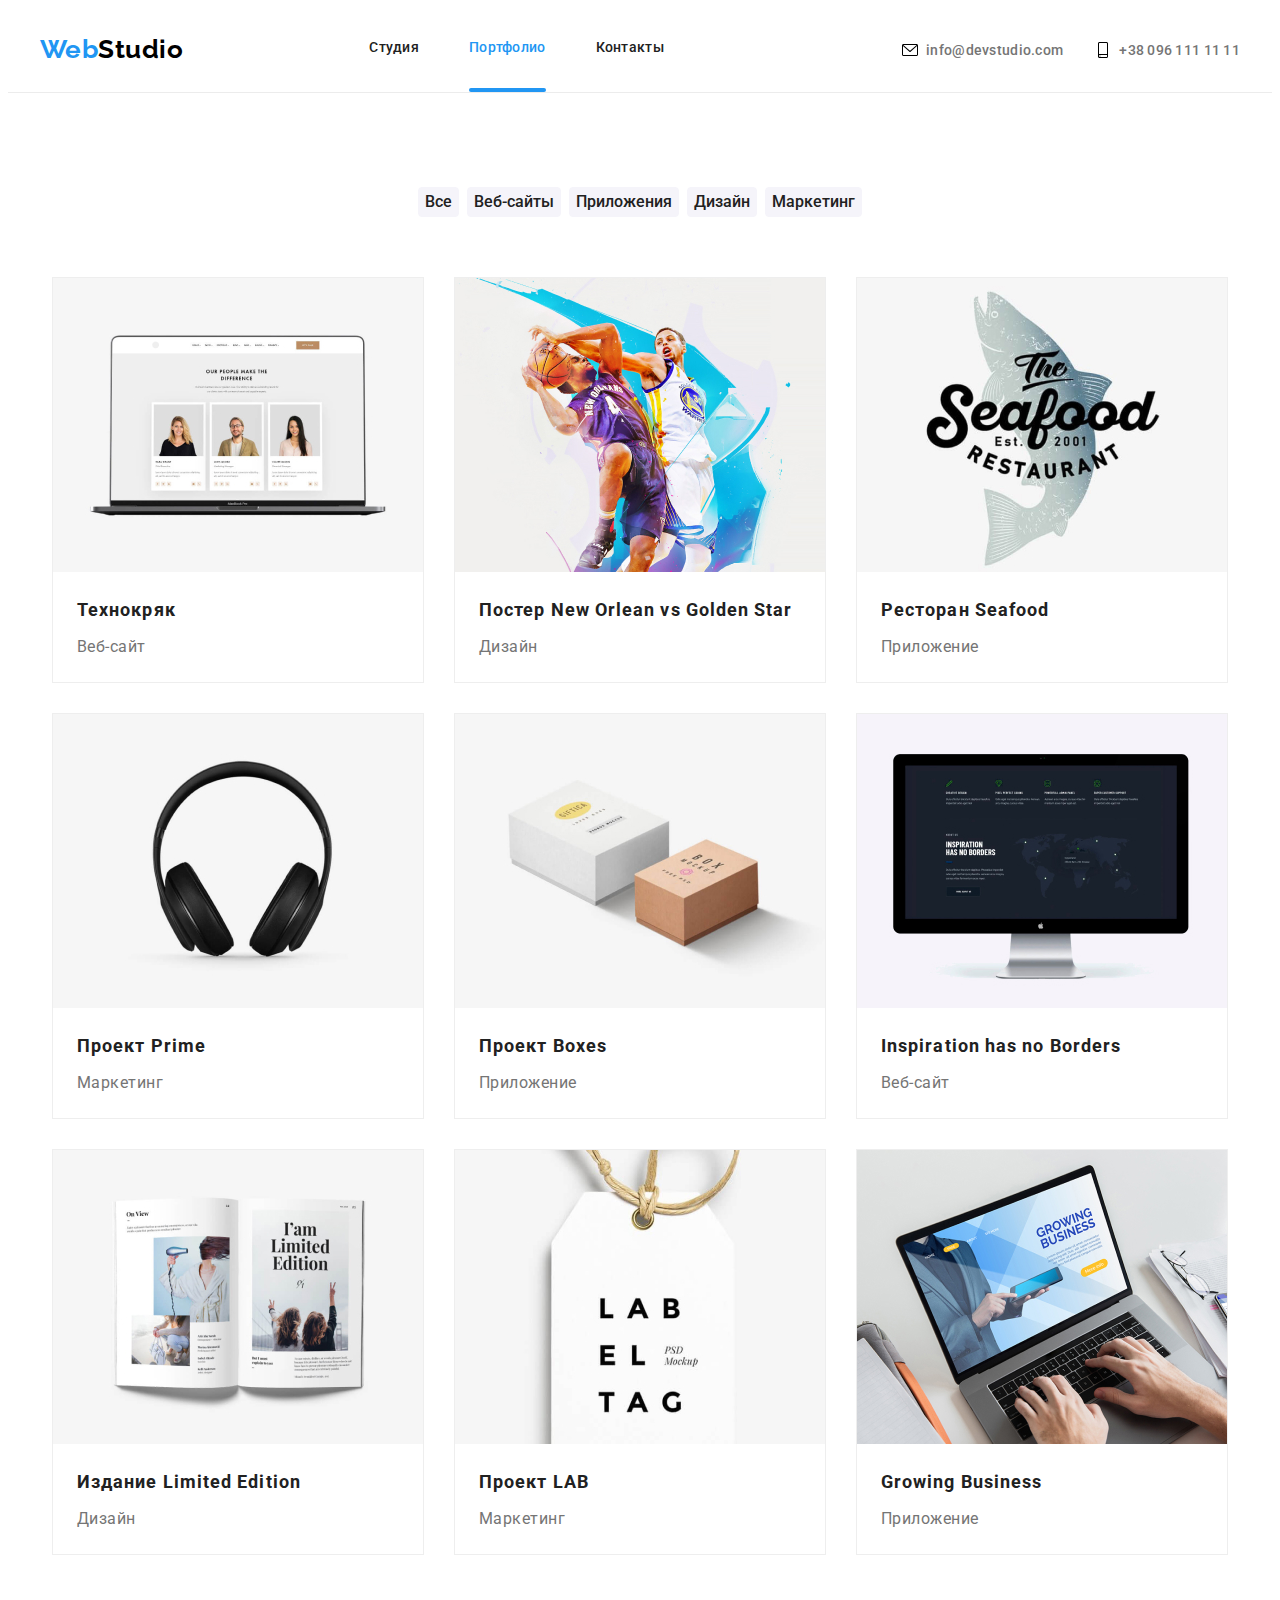
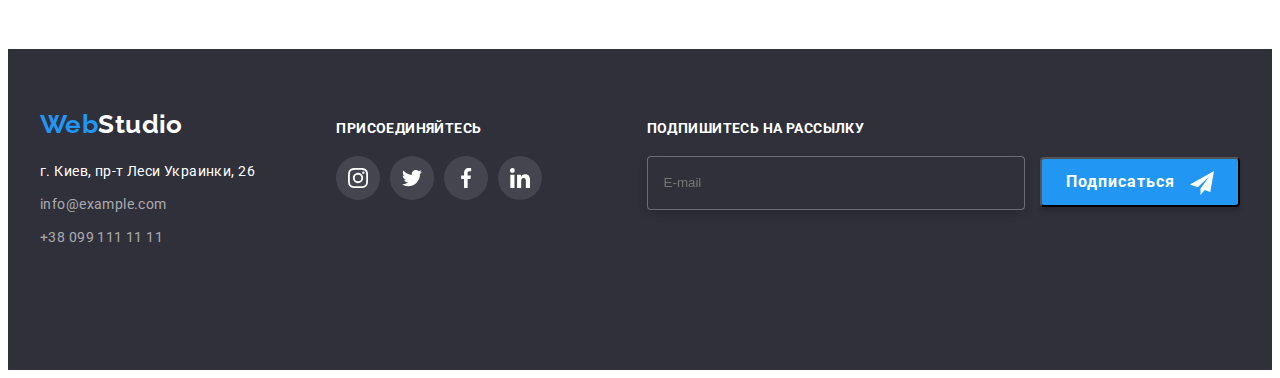
==== commit ee6c4cfb: "fixbugs1209" ====
--- a/portfolio.html
+++ b/portfolio.html
@@ -429,60 +429,60 @@
         </section>
     </main>
     <!--footer-->
-<footer class="footer">
-    <div class="container footer__flex">
-        <div>
-            <a href="/" class="footer__logo"><span class="logo__accent">Web</span>Studio</a>
-            <address class="address">
-                <ul class="address__list">
-                    <li class="address__item">г. Киев, пр-т Леси Украинки, 26</li>
-                    <li class="address__item">
-                        <a class="address__link" href="mailto:info@example.com">info@example.com</a>
-                    </li>
-                    <li class="address__item">
-                        <a class="address__link" href="tel:+380991111111">+38 099 111 11 11</a>
-                    </li>
-                </ul>
-            </address>
-        </div>
-
-        <div class="join__list">
-            <h2 class="join">присоединяйтесь</h2>
-            <ul class="footer__team-social-items">
-                <li class="footer__icon-social">
-                    <a href="#" class="footer__team-social">
-                        <svg class="social-icon-size" width="20" height="20">
-                            <use href="./images/symbol-defs.svg#icon-instagram"></use>
+         <footer class="footer">
+            <div class="container footer__flex">
+            <div class="footer--main">
+                <a href="/" class="footer__logo"><span class="logo__accent">Web</span>Studio</a>
+                <address class="address">
+                    <ul class="address__list">
+                        <li class="address__item">г. Киев, пр-т Леси Украинки, 26</li>
+                        <li class="address__item">
+                            <a class="address__link" href="mailto:info@example.com">info@example.com</a>
+                        </li>
+                        <li class="address__item">
+                            <a class="address__link" href="tel:+380991111111">+38 099 111 11 11</a>
+                        </li>
+                    </ul>
+                </address>
+            </div>
+
+            <div class="join__list">
+                <p class="join">присоединяйтесь</p>
+                <ul class="footer__team-social-items">
+                    <li class="footer__icon-social">
+                        <a href="#" class="footer__team-social">
+                            <svg class="social-icon-size" width="20" height="20">
+                                <use href="./images/symbol-defs.svg#icon-instagram"></use>
                         </svg>
-                    </a>
-                </li>
-                <li class="footer__icon-social">
-                    <a href="#" class="footer__team-social">
-                        <svg class="social-icon-size" width="20" height="20">
-                            <use href="./images/symbol-defs.svg#icon-twitter"></use>
-                        </svg>
-                    </a>
-                </li>
-                <li class="footer__icon-social">
-                    <a href="#" class="footer__team-social">
-                        <svg class="social-icon-size" width="20" height="20">
-                            <use href="./images/symbol-defs.svg#icon-facebook"></use>
-                        </svg>
-                    </a>
-                </li>
-                <li class="footer__icon-social">
-                    <a href="#" class="footer__team-social">
-                        <svg class="social-icon-size" width="20" height="20">
-                            <use href="./images/symbol-defs.svg#icon-linkedin"></use>
-                        </svg>
-                    </a>
-                </li>
-            </ul>
-        </div>
-        <div class="footer-form">
-            <form>
-                <label class="footer__form-label" for="e-mail">Подпишитесь на рассылку</label>
-                <div class="footer__form-submit">
+                        </a>       
+                    </li>
+                    <li class="footer__icon-social">
+                        <a href="#" class="footer__team-social">
+                            <svg class="social-icon-size" width="20" height="20">
+                                <use href="./images/symbol-defs.svg#icon-twitter"></use>
+                            </svg>
+                        </a>
+                    </li>
+                    <li class="footer__icon-social">
+                        <a href="#" class="footer__team-social">
+                            <svg class="social-icon-size" width="20" height="20">
+                                <use href="./images/symbol-defs.svg#icon-facebook"></use>
+                            </svg>
+                        </a>
+                    </li>
+                    <li class="footer__icon-social">
+                        <a href="#" class="footer__team-social">
+                            <svg class="social-icon-size" width="20" height="20">
+                                <use href="./images/symbol-defs.svg#icon-linkedin"></use>
+                            </svg>
+                        </a>
+                    </li>
+                    </ul>
+            </div>
+            <div class="footer--form">
+                <form class="footer-form__container">
+                    <label class="footer__form-label" for="e-mail">Подпишитесь на рассылку</label>
+                    <div class="footer__form-submit">
                     <input class="footer__form-input" id="e-mail" type="email" name="e-mail" placeholder="E-mail">
                     <button class="footer__form-button" type="submit">
                         Подписаться
@@ -490,13 +490,13 @@
                             <use href="./images/symbol-defs.svg#icon-icon-send"></use>
                         </svg>
                     </button>
-                </div>
-            </form>
-        </div>
-    </div>
-
-
-</footer>
+                    </div>
+                </form>
+            </div>
+            </div>
+            
+
+        </footer>
 </body>
 
 </html>--- a/css/main.min.css
+++ b/css/main.min.css
@@ -1 +1 @@
-:root{--accent-color: #2196f3;--text-color-black: #212121;--text-color-gray: #757575;--white-color: #ffffff;--absolute-black: #000000;--grid-row-gap: 30px;--grid-column-gap: 30px;--bg-gradient: linear-gradient(to right, rgba(47, 48, 58, 0.4), rgba(47, 48, 58, 0.4));--bg-color-button: #188CE8}body{font-family:Roboto,sans-serif;font-style:normal;color:var(--text-color-gray);letter-spacing:.03em}h1,h2,h3,h4,h5,h6,p,ul{margin-top:0;margin-bottom:0;padding-top:0;padding-bottom:0}.container{margin-right:auto;margin-left:auto;padding-right:15px;padding-left:15px}@media screen and (min-width: 480px){.container{width:480px}}@media screen and (min-width: 768px){.container{width:768px}}@media screen and (min-width: 1200px){.container{width:1200px}}img{display:block;max-width:100%;height:auto}ul,ol{margin:0;padding:0;list-style-type:none}a{text-decoration:none}.header{background-color:var(--white-color);border-bottom:#ececec 1px solid}.header__list{margin-left:auto;list-style:none;display:flex;transition:250ms;transition-timing-function:cubic-bezier(0.4, 0, 0.2, 1)}.header__item{margin-right:50px}.header__item:last-child{margin-right:0}.header__address{display:flex;font-weight:500;font-size:14px;line-height:1.14;letter-spacing:.02em;text-decoration:none;color:var(--text-color-gray);align-items:center;transition:250ms;transition-timing-function:cubic-bezier(0.4, 0, 0.2, 1)}.header__address:hover,.header__address:focus{color:var(--accent-color);transition:250ms;transition-timing-function:cubic-bezier(0.4, 0, 0.2, 1)}.logo{margin-right:93px;font-family:Raleway;font-weight:700;font-size:26px;line-height:1.2;text-decoration:none;color:var(--absolute-black)}.logo__accent{color:var(--accent-color)}.backdrop .backdrop{position:fixed;top:0;left:0;width:100%;height:100%;background:rgba(0,0,0,.2);transition:opacity .5s,visibility .5s}.backdrop.is-hidden{opacity:0;pointer-events:none;visibility:hidden}.confirmation{display:flex;align-items:center;justify-content:center;font-family:"Roboto";font-style:normal;font-weight:400;font-size:12px;line-height:1.71;letter-spacing:.03em;color:var(--text-color-gray)}@media screen and (min-width: 768px){.confirmation{font-weight:400;font-size:12px;line-height:14px;letter-spacing:.03em;color:var(--text-color-gray)}}@media screen and (min-width: 1200px){.confirmation{font-weight:400;font-size:14px;line-height:24px;letter-spacing:.03em;color:var(--text-color-gray)}}.confirmation-input__checkbox{position:absolute;top:0;left:0;pointer-events:none;appearance:none}.confirmation__icon{width:16px;height:15px;margin-right:7px;background-origin:border-box;border:2px solid #212121;border-radius:2px;transition:background-color 250ms cubic-bezier(0.4, 0, 0.2, 1),border-color 250ms cubic-bezier(0.4, 0, 0.2, 1);display:flex;align-items:baseline}.confirmation-input__checkbox:checked+.confirmation__icon{opacity:1;border:none;background-color:#2196f3}.confirmation__agreement{text-decoration-line:underline;color:var(--accent-color);display:flex;font-weight:400;font-size:12px;line-height:14px;letter-spacing:.03em}.section__clients{padding-top:60px;padding-bottom:60px}@media screen and (max-width: 1200px){.section__clients{padding-top:94px;padding-bottom:94px}}.section__title-clients{margin-bottom:30px;font-family:"Roboto";font-style:normal;font-weight:700;font-size:28px;line-height:33px;text-align:center;letter-spacing:.03em;color:#212121}@media screen and (min-width: 1200px){.section__title-clients{margin-bottom:50px;font-size:36px}}.client__item{margin:15px}@media screen and (max-width: 767px){.client__item{width:calc((100% - 60px)/2)}}@media screen and (min-width: 768px)and (max-width: 1199px){.client__item{width:calc((100% - 90px)/3)}}@media screen and (min-width: 1200px){.client__item{width:calc(100% - 30px)}}.client__list{display:flex;justify-content:center;margin:-15px}@media screen and (max-width: 1199px){.client__list{flex-wrap:wrap}}.clients{display:flex;justify-content:center;align-items:center;width:100%;height:92px;border:1px solid #afb1b8;border-radius:4px;color:inherit}.clients:hover,.clients:focus{border-color:var(--accent-color);color:var(--accent-color);transition:250ms;transition-timing-function:cubic-bezier(0.4, 0, 0.2, 1)}.client__logo{fill:currentColor;display:flex;justify-content:center;align-items:center;transition:250ms;transition-timing-function:cubic-bezier(0.4, 0, 0.2, 1)}.container__clients{margin-right:auto;margin-left:auto;padding-left:15px;padding-right:15px}@media screen and (min-width: 480px){.container__clients{width:480px}}@media screen and (min-width: 768px){.container__clients{width:768px}}@media screen and (min-width: 1200px){.container__clients{width:1200px}}.details__section{background-color:var(--white-color);padding-top:60px;padding-bottom:60px}@media screen and (min-width: 768px){.details__section{padding-top:60px;padding-bottom:60px}}@media screen and (min-width: 1200px){.details__section{padding-top:94px;padding-bottom:94px}}.details__item{width:100%}@media screen and (min-width: 768px){.details__item{width:calc((100% - 30px)/2)}}@media screen and (min-width: 1200px){.details__item{width:calc((100% - 90px)/4)}}.details__item:last-child{margin-right:0}.details__list{display:flex;flex-wrap:wrap;gap:30px;list-style:none;padding-left:0px}.details__title{width:100%;font-weight:700;font-size:14px;line-height:1.14;color:var(--text-color-black);margin-bottom:10px;text-transform:uppercase;text-align:center}@media screen and (min-width: 480px){.details__title{text-align:center}}.details__text{font-weight:400;font-size:14px;line-height:1.71;color:var(--text-color-gray)}.section__title{font-family:"Roboto";font-style:normal;font-weight:700;font-size:36px;line-height:42px;text-align:center;letter-spacing:.03em;color:var(--text-color-black);margin-bottom:50px}@media screen and (min-width: 480px){.section__title{text-align:center}}.visually-hidden{position:absolute;width:1px;height:1px;margin:-1px;border:0;padding:0;white-space:nowrap;clip-path:inset(100%);clip:rect(0 0 0 0);overflow:hidden}.footer{padding-top:60px;padding-bottom:60px;background-color:#2f303a;font-style:normal;font-weight:400;font-size:14px;line-height:1.71;letter-spacing:.03em;text-align:center}@media screen and (min-width: 1200px){.footer{text-align:left}}.footer__logo{display:inline-block;font-family:Raleway,serif;font-weight:700;font-size:26px;line-height:1.2;text-decoration:none;color:var(--white-color);margin-bottom:20px}.footer__icon-social:not(:last-child){margin-right:10px}.footer__team-social{display:flex;width:44px;height:44px;border:none;border-radius:50%;list-style:none;margin-left:0px;margin-right:0px;cursor:pointer;justify-content:center;align-items:center;fill:#fff;background:rgba(255,255,255,.1);transition:250ms;transition-timing-function:cubic-bezier(0.4, 0, 0.2, 1)}.footer__team-social:hover,.footer__team-social:focus{background-color:#2196f3;fill:#fff;transition:250ms;transition-timing-function:cubic-bezier(0.4, 0, 0.2, 1)}.container__footer-social{display:flex;align-items:baseline}@media screen and (max-width: 1199px){.footer__flex{display:flex;flex-wrap:wrap;justify-content:center;align-items:baseline;column-gap:165px}}@media screen and (min-width: 1200px){.footer__flex{display:flex;flex-wrap:nowrap;align-items:baseline;justify-content:space-between}}.footer--main{text-align:center;margin-bottom:60px}@media screen and (min-width: 1200px){.footer--main{text-align:left}}.join__list{display:flex;flex-direction:column;align-items:center;margin-bottom:60px}@media screen and (min-width: 768px){.join__list{margin-bottom:0}}@media screen and (min-width: 1200px){.join__list{margin-left:70px;align-items:flex-start}}.footer__team-social-items{display:flex;align-items:center;list-style:none;margin-left:0px;padding:0px;width:100%;height:100%;color:#fff;transition:250ms;transition-timing-function:cubic-bezier(0.4, 0, 0.2, 1)}.address__list{list-style:none;padding-left:0}.address__item{font-weight:400;font-size:14px;line-height:1.71;text-decoration:none;font-style:normal;color:var(--white-color);margin-bottom:9px}.address__item:last-child{margin-bottom:0px}.address__link{color:rgba(255,255,255,.6);text-decoration:none}.address__link:hover,.address__link:focus{color:var(--accent-color);transition:250ms;transition-timing-function:cubic-bezier(0.4, 0, 0.2, 1)}.join{width:145px;height:16px;font-family:"Roboto";font-style:normal;font-weight:700;font-size:14px;line-height:16px;letter-spacing:.03em;text-transform:uppercase;color:#fff;margin-bottom:20px}@media screen and (max-width: 1199px){.footer--form{text-align:center}}@media screen and (min-width: 1200px){.footer--form{align-items:flex-end;margin-left:93px}}.footer-form__container{display:flex;flex-direction:column;align-items:center}.form-field{margin-bottom:20px}.footer__form-label{display:block;margin-bottom:20px;font-family:"Roboto";font-style:normal;font-weight:700;font-size:14px;line-height:16px;letter-spacing:.03em;text-transform:uppercase;color:#fff}.footer__form-input{width:100%;height:50px;margin-bottom:20px;padding-left:16px;color:#fff;border:1px solid rgba(255,255,255,.3);filter:drop-shadow(0px 4px 4px rgba(0, 0, 0, 0.15));border-radius:4px;background-color:#2f303a}@media screen and (min-width: 480px){.footer__form-input{width:450px}}@media screen and (min-width: 1200px){.footer__form-input{width:358px}}.footer__form-button{width:200px;height:50px;font-family:"Roboto";font-style:normal;font-weight:700;font-size:16px;line-height:1.88;letter-spacing:.06em;color:var(--white-color);background:var(--accent-color);box-shadow:0px 4px 4px rgba(0,0,0,.15);border-radius:4px}@media screen and (min-width: 1200px){.footer__form-button{margin-left:12px}}.footer__form-icon{fill:#fff;margin-left:10px;vertical-align:middle}.form__field{position:relative;left:0;top:0;margin-bottom:10px;font-family:"Roboto";font-style:normal;font-weight:400;font-size:12px;line-height:14px;letter-spacing:.01em;color:var(--text-color-gray)}.form__field-label{display:block;font-family:"Roboto";font-style:normal;font-weight:400;font-size:12px;line-height:14px;letter-spacing:.01em;color:#757575;margin-bottom:4px}.form__field-input{font-family:"Roboto";font-style:normal;font-weight:400;font-size:12px;line-height:14px;letter-spacing:.01em;color:#757575;width:100%;padding:11px 12px 11px 42px;border:1px solid rgba(33,33,33,.2);border-radius:4px;outline:none;transition:border-color 250ms cubic-bezier(0.4, 0, 0.2, 1)}.form__field-input:hover,.form__field-input:focus{color:#2196f3;border:1px solid #2196f3;border-radius:4px}.form__field-input:hover+.form__field-icon,.form__field-input:focus+.form__field-icon,.form__field-input:active+.form__field-icon{fill:#2196f3}.form__field-inner{position:relative}.form__field-icon{position:absolute;top:50%;left:12px;transform:translateY(-50%);fill:CurrentColor;transition:fill 250ms cubic-bezier(0.4, 0, 0.2, 1);color:#212121;padding-right:15px;width:30px;height:12px}.form__field-texarea{resize:none;padding:12px 16px;height:120px}.form-field__button{display:block;margin-left:auto;margin-right:auto;margin-top:30px;width:200px;height:50px;padding:10px 52px;font-family:"Roboto";font-style:normal;font-weight:700;font-size:16px;line-height:1.88;letter-spacing:.06em;color:#fff;cursor:pointer;background:#2196f3;box-shadow:0px 4px 4px rgba(0,0,0,.15);border-radius:4px;border:0;transition:box-shadow 250ms cubic-bezier(0.4, 0, 0.2, 1)}.form-field__button:focus,.form-field__button:active{box-shadow:0px 4px 4px rgba(0,0,0,.15)}.header{background-color:var(--white-color);border-bottom:#ececec 1px solid}.header__list{margin-left:auto;list-style:none;display:flex;transition:250ms;transition-timing-function:cubic-bezier(0.4, 0, 0.2, 1)}.header__item{margin-right:50px}.header__item:last-child{margin-right:0}.header__address{display:flex;font-weight:500;font-size:14px;line-height:1.14;letter-spacing:.02em;text-decoration:none;color:var(--text-color-gray);align-items:center;transition:250ms;transition-timing-function:cubic-bezier(0.4, 0, 0.2, 1)}.header__address:hover,.header__address:focus{color:var(--accent-color);transition:250ms;transition-timing-function:cubic-bezier(0.4, 0, 0.2, 1)}.hero__section{background-color:#2f303a;text-align:center;width:100%}.hero__title{font-family:"Roboto";font-style:normal;font-weight:900;font-size:26px;line-height:42px;text-align:center;letter-spacing:.06em;text-transform:uppercase;color:#fff;margin-left:auto;margin-right:auto;margin-bottom:30px;max-width:700px}@media screen and (max-width: 1199px){.hero__title{font-size:26px;line-height:1.61;margin-bottom:30px}}.hero__btn{font-family:Roboto,sans-serif;font-weight:700;font-size:16px;line-height:1.87;letter-spacing:.06em;background-color:var(--accent-color);color:var(--white-color);border-radius:4px;padding-top:10px;padding-bottom:10px;padding-left:32px;padding-right:32px;cursor:pointer}.hero__btn:hover,.hero__btnn:focus{background-color:var(--bg-color-button);color:var(--white-color);cursor:pointer;box-shadow:0px 4px 4px rgba(0,0,0,.15);border-radius:4px;transition:250ms;transition-timing-function:cubic-bezier(0.4, 0, 0.2, 1)}.icon-mail{margin-right:10px;fill:currentColor}.icon-mail:hover,.icon-mail:focus{color:var(--accent-color);transition:250ms;transition-timing-function:cubic-bezier(0.4, 0, 0.2, 1)}.icon-telefon{margin-right:10px;fill:currentColor}.icon-telefon:hover,.icon-telefon:focus{color:var(--accent-color);transition:250ms;transition-timing-function:cubic-bezier(0.4, 0, 0.2, 1)}.details__icon-sputnik{height:120px;display:flex;align-items:center;justify-content:center;background-color:#f5f4fa;margin-bottom:30px;border-radius:4px}.details__icon-watch{height:120px;display:flex;align-items:center;justify-content:center;background-color:#f5f4fa;margin-bottom:30px;border-radius:4px}.details__icon-clock{height:120px;display:flex;align-items:center;justify-content:center;background-color:#f5f4fa;margin-bottom:30px;border-radius:4px}.details__icon-nout{height:120px;display:flex;align-items:center;justify-content:center;background-color:#f5f4fa;margin-bottom:30px;border-radius:4px}.details__icon-astronaut{height:120px;display:flex;align-items:center;justify-content:center;background-color:#f5f4fa;margin-bottom:30px;border-radius:4px}.logo{margin-right:93px;font-family:Raleway;font-weight:700;font-size:26px;line-height:1.2;text-decoration:none;color:var(--absolute-black)}.logo__accent{color:var(--accent-color)}.modal{position:absolute;top:50%;left:50%;transform:translate(-50%, -50%);overflow-y:scroll;background:#fff;box-shadow:0px 1px 3px rgba(0,0,0,.12),0px 1px 1px rgba(0,0,0,.14),0px 2px 1px rgba(0,0,0,.2);border-radius:4px}@media screen and (min-width: 480px)and (max-width: 1199px){.modal{width:450px}}@media screen and (min-width: 1200px){.modal{min-width:528px;min-height:581px}}.modal__close{padding:40px}.modal__close-button{position:absolute;top:8px;right:8px;width:30px;height:30px;background:#fff;border:1px solid rgba(0,0,0,.1);border-radius:50%;cursor:pointer}.modal__close-button:hover .modal__close-icon,.modal__close-button:focus .modal__close-icon{fill:#2196f3}.modal__close-icon{fill:#000;transition:fill 250ms cubic-bezier(0.4, 0, 0.2, 1)}.modal__title{margin-bottom:12px;font-family:"Roboto";font-style:normal;font-weight:700;font-size:20px;line-height:30px;text-align:center;letter-spacing:.03em;color:var(--text-color-black)}@media screen and (min-width: 1200px){.modal__title{font-family:"Roboto";font-style:normal;font-weight:700;font-size:20px;line-height:23px;text-align:center;letter-spacing:.03em}}.navigation{display:flex;align-items:center;justify-content:center;min-height:60px}@media screen and (max-width: 768px){.navigation{justify-content:space-between}}.mobile-button{display:inline-flex;background-color:rgba(0,0,0,0);margin:0;padding:0;border:none;cursor:pointer;z-index:990}@media screen and (min-width: 768px){.mobile-button{display:none}}.mobile-button__icon-close{width:40px;height:40px}.mobile-button:hover .mobile-button__icon-open{fill:#2196f3}.mobile-button:focus .mobile-button__icon-open{fill:#2196f3}.mobile-button:hover .mobile-button__icon-close{fill:#2196f3}.mobile-button__icon-close{display:none}.mobile-button.is-open .mobile-button__icon-close{display:block}.mobile-button.is-open .mobile-button__icon-open{display:none}.close-burger{position:fixed;top:20px;right:25px}.menu-container{background-color:#fff;padding:48px 40px;text-align:center}@media screen and (max-width: 767px){.menu-container{display:none;position:fixed;top:0;left:0;width:100vw;height:100vh;z-index:900}.menu-container.is-open{display:flex;flex-direction:column;justify-content:space-between}}@media screen and (min-width: 768px){.menu-container{display:flex;justify-content:center;align-items:center;padding:0}}@media screen and (min-width: 1200px){.menu-container{gap:30px}}.site-navigation{display:flex;flex-direction:column;align-items:flex-start}@media screen and (max-width: 768px){.site-navigation{margin-left:0}}@media screen and (min-width: 768px){.site-navigation{flex-direction:row;gap:50px;margin-left:0;margin-bottom:0}}@media screen and (min-width: 1200px){.site-navigation{margin-left:93px}}.site-navigation__link{display:block;padding-top:16px;padding-bottom:16px;font-style:normal;font-weight:500;font-size:40px;line-height:1.14;letter-spacing:.02em;color:#212121;transition:250ms;transition-timing-function:cubic-bezier(0.4, 0, 0.2, 1)}.site-navigation__link:hover,.site-navigation__link:focus{color:#2196f3;transition:250ms;transition-timing-function:cubic-bezier(0.4, 0, 0.2, 1)}@media screen and (min-width: 768px){.site-navigation__link{padding-top:32px;padding-bottom:32px;font-size:14px;line-height:1.14}}.current-session::after{content:"";display:block;width:100%;height:4px;background:#2196f3;border-radius:2px}@media screen and (max-width: 768px){.current-session::after{display:none}}.current-session--link{color:#2196f3}.auth-navigation{display:flex;flex-direction:column-reverse}@media screen and (max-width: 768px){.auth-navigation{margin-bottom:64px}}@media screen and (min-width: 768px){.auth-navigation{flex-direction:column;justify-content:center;margin-bottom:0;margin-left:90px}}@media screen and (min-width: 1200px){.auth-navigation{display:flex;flex-direction:row;align-items:center}}@media screen and (min-width: 768px)and (max-width: 1199px){.auth-navigation__item{margin-left:0}}@media screen and (min-width: 1200px){.auth-navigation__item:first-child{margin-right:32px}}.auth-navigation__link{display:flex;padding-top:16px;padding-bottom:16px;color:var(--secondary-color);font-style:normal;font-weight:500;font-size:14px;line-height:1.15;letter-spacing:.02em;transition:250ms;transition-timing-function:cubic-bezier(0.4, 0, 0.2, 1)}@media screen and (max-width: 768px){.auth-navigation__link{font-size:34px;line-height:1.17}}@media screen and (min-width: 768px)and (max-width: 1200px){.auth-navigation__link{padding:5px 0px;font-size:12px;line-height:1.14;padding-bottom:10px}}@media screen and (min-width: 1200px){.auth-navigation__link{padding-top:32px;padding-bottom:32px}}.auth-navigation__link:hover,.auth-navigation__link:focus{color:#2196f3;transition:250ms;transition-timing-function:cubic-bezier(0.4, 0, 0.2, 1)}.auth-navigation__link:hover .contact-icon,.auth-navigation__link:focus .contact-icon{fill:#2196f3;transition:250ms;transition-timing-function:cubic-bezier(0.4, 0, 0.2, 1)}.contact-icon{display:flex;fill:var(--secondary-color);margin-right:10px;display:none}.contact-icon:hover{fill:var(--secondary-color)}@media screen and (min-width: 768px){.contact-icon{display:block}}@media screen and (min-width: 768px){.contact-icon{margin-right:8px}}.mobile-list{display:flex}@media screen and (min-width: 768px){.mobile-list{display:none}}.mobile-list__item{border-right:1px solid rgba(33,33,33,.2);margin-right:10px}.mobile-list__link{padding-right:10px;text-decoration:none;color:#2196f3;font-size:18px}.overlay{background-image:var(--bg-gradient),url(../images/hero-bg-mob.jpg);background-position:center;background-size:cover;background-repeat:no-repeat;background-color:#2f303a;margin-left:auto;margin-right:auto;padding-top:118px;padding-bottom:118px}@media screen and (min-width: 768px){.overlay{background-image:var(--bg-gradient),url(../images/hero-bg-tablet.jpg);background-position:center;background-size:cover;background-repeat:no-repeat;background-color:#2f303a;margin-left:auto;margin-right:auto}}@media screen and (min-width: 1200px){.overlay{height:600px;background-image:var(--bg-gradient),url(../images/hero-bg-desk.jpg);background-position:center;background-size:cover;background-repeat:no-repeat;background-color:#2f303a;margin-left:auto;margin-right:auto}}.portfolio-main{background-color:var(--white-color)}.portfolio-section{padding-top:94px;padding-bottom:94px}.btn-list{display:flex;margin-bottom:40px;flex-wrap:wrap;gap:8px}@media screen and (max-width: 767px){.btn-list{display:flex;margin-bottom:40px;flex-wrap:wrap;gap:8px}}@media screen and (min-width: 768px){.btn-list{justify-content:center}}@media screen and (min-width: 1200px){.btn-list{margin-bottom:60px}}.portfolio-button{font-family:Roboto,sans-serif;font-weight:500;font-size:16px;line-height:1.62;background-color:#f5f4fa;color:var(--text-color-black);border-radius:4px;border:1px solid #f5f4fa}.portfolio-button:hover,.portfolio-button:focus{background-color:#2196f3;color:#fff;cursor:pointer;box-shadow:0px 3px 1px rgba(0,0,0,.1),0px 1px 2px rgba(0,0,0,.08),0px 2px 2px rgba(0,0,0,.12);border-radius:4px;transition:250ms;transition-timing-function:cubic-bezier(0.4, 0, 0.2, 1)}.portfolio__list{display:flex;flex-wrap:wrap;gap:30px}@media screen and (min-width: 1200px){.portfolio__list{justify-content:center}}.portfolio__item{width:450px;background:#fff;border:1px solid #eee}@media screen and (min-width: 768px){.portfolio__item{width:354px}}@media screen and (min-width: 1200px){.portfolio__item{width:370px}}.portfolio__item:focus,.portfolio__item:hover{transition:250ms;transition-timing-function:cubic-bezier(0.4, 0, 0.2, 1);box-shadow:0px 1px 1px rgba(0,0,0,.12),0px 4px 4px rgba(0,0,0,.06),1px 4px 6px rgba(0,0,0,.16)}.portfolio__item:nth-child(3n){margin-right:0px}.portfolio__item:nth-last-child(-n+3){margin-bottom:0px}.portfolio__link{text-decoration:none}.portfolio-title{font-weight:700;font-size:18px;line-height:2;letter-spacing:.06em;color:var(--text-color-black);padding-bottom:4px}.portfolio__text{font-weight:400;font-size:16px;line-height:1.87;color:#757575;margin-top:4px;list-style:none}.portfolio-container{padding-top:20px;padding-left:24px;padding-bottom:20px;padding-right:24px;border-bottom:1px solid #eee;border-left:1px solid #eee;border-right:1px solid #eee}.portfolio-thumb{position:relative;overflow:hidden}.portfolio-overlay{position:absolute;top:0;right:0;width:100%;height:100%;padding:64px 24px;background-color:rgba(33,150,243,.9);transform:translateY(100%);transition:transform 250ms;transition-timing-function:cubic-bezier(0.4, 0, 0.2, 1)}.portfolio__item:hover .portfolio-overlay,.portfolio__item:focus .portfolio-overlay{transform:translateY(0)}.portfolio-overlay-description{font-family:"Roboto";font-style:normal;font-weight:400;font-size:18px;line-height:1.56;letter-spacing:.03em;color:#fff}.portfolio-list__description{padding-left:24px;padding-bottom:20px;padding-top:20px}.portfolio-list__title{font-family:"Roboto";font-style:normal;font-weight:700;font-size:18px;line-height:36px;letter-spacing:.06em;color:#212121}.team__section{background-color:#f5f4fa;padding-top:94px;padding-bottom:94px;text-align:center}.team__list{display:flex;flex-wrap:wrap;gap:30px;list-style:none;padding-left:0px}.team__item{width:auto;margin-left:0;background-color:var(--white-color);box-shadow:0px 1px 3px rgba(0,0,0,.12),0px 1px 1px rgba(0,0,0,.14),0px 2px 1px rgba(0,0,0,.2);border-radius:0px 0px 4px 4px}@media screen and (min-width: 768px){.team__item{width:calc((100% - 30px)/2)}}@media screen and (min-width: 1200px){.team__item{width:calc((100% - 90px)/4)}}.team__title{font-weight:500;font-size:16px;line-height:1.18;color:var(--text-color-black);margin-bottom:10px}.team__text{font-weight:400;font-size:16px;line-height:1.18;color:var(--text-color-gray);margin-bottom:16px}.team__container{padding:30px}.team__social-items{display:flex;justify-content:center}.team__social-item:not(:last-child){margin-right:10px}.team__social-item{list-style:none;display:flex;margin-left:0px;padding:0px}.team__social-link{display:flex;width:44px;height:44px;border:none;border-radius:50%;list-style:none;margin-left:0px;margin-right:0px;cursor:pointer;justify-content:center;align-items:center;fill:#afb1b8;transition:250ms;transition-timing-function:cubic-bezier(0.4, 0, 0.2, 1)}.team__social-link:hover,.team__social-link:focus{background-color:#2196f3;fill:#fff;transition:250ms;transition-timing-function:cubic-bezier(0.4, 0, 0.2, 1)}.work__section{display:flex;justify-content:space-between;padding-top:0}@media screen and (max-width: 1200px){.work__section{display:none}}.work__list{list-style:none;display:flex;padding-left:0}.work__item{position:relative}.work__item:not(:last-child){margin-right:30px}.work__text{position:absolute;left:0;bottom:0;display:flex;justify-content:center;align-items:center;width:100%;height:70px;font-family:"Roboto";font-style:normal;font-weight:700;font-size:14px;line-height:1.14;text-align:center;letter-spacing:.03em;text-transform:uppercase;color:#fff;background:rgba(47,48,58,.8)}/*# sourceMappingURL=main.min.css.map */+:root{--accent-color: #2196f3;--text-color-black: #212121;--text-color-gray: #757575;--white-color: #ffffff;--absolute-black: #000000;--grid-row-gap: 30px;--grid-column-gap: 30px;--bg-gradient: linear-gradient(to right, rgba(47, 48, 58, 0.4), rgba(47, 48, 58, 0.4));--bg-color-button: #188CE8;--bg-icon-color: #F5F4FA}body{font-family:Roboto,sans-serif;font-style:normal;color:var(--text-color-gray);letter-spacing:.03em}h1,h2,h3,h4,h5,h6,p,ul{margin-top:0;margin-bottom:0;padding-top:0;padding-bottom:0}.container{margin-right:auto;margin-left:auto;padding-right:15px;padding-left:15px}@media screen and (min-width: 480px){.container{width:480px}}@media screen and (min-width: 768px){.container{width:768px}}@media screen and (min-width: 1200px){.container{width:1200px}}img{display:block;max-width:100%;height:auto}ul,ol{margin:0;padding:0;list-style-type:none}a{text-decoration:none;color:var(--text-color-black)}.header{background-color:var(--white-color);border-bottom:#ececec 1px solid}.header__list{margin-left:auto;list-style:none;display:flex;transition:250ms;transition-timing-function:cubic-bezier(0.4, 0, 0.2, 1)}.header__item{margin-right:50px}.header__item:last-child{margin-right:0}.header__address{display:flex;font-weight:500;font-size:14px;line-height:1.14;letter-spacing:.02em;text-decoration:none;color:var(--text-color-gray);align-items:center;transition:250ms;transition-timing-function:cubic-bezier(0.4, 0, 0.2, 1)}.header__address:hover,.header__address:focus{color:var(--accent-color);transition:250ms;transition-timing-function:cubic-bezier(0.4, 0, 0.2, 1)}.logo{margin-right:93px;font-family:Raleway;font-weight:700;font-size:26px;line-height:1.2;text-decoration:none;color:var(--absolute-black)}.logo__accent{color:var(--accent-color)}.backdrop .backdrop{position:fixed;top:0;left:0;width:100%;height:100%;background:rgba(0,0,0,.2);transition:opacity .5s,visibility .5s}.backdrop.is-hidden{opacity:0;pointer-events:none;visibility:hidden}.confirmation{display:flex;align-items:center;justify-content:center;font-family:"Roboto";font-style:normal;font-weight:400;font-size:12px;line-height:1.71;letter-spacing:.03em;color:var(--text-color-gray)}@media screen and (min-width: 768px){.confirmation{font-weight:400;font-size:12px;line-height:14px;letter-spacing:.03em;color:var(--text-color-gray)}}@media screen and (min-width: 1200px){.confirmation{font-weight:400;font-size:14px;line-height:24px;letter-spacing:.03em;color:var(--text-color-gray)}}.confirmation-input__checkbox{position:absolute;top:0;left:0;pointer-events:none;appearance:none}.confirmation__icon{width:16px;height:15px;margin-right:7px;background-origin:border-box;border:2px solid #212121;border-radius:2px;transition:background-color 250ms cubic-bezier(0.4, 0, 0.2, 1),border-color 250ms cubic-bezier(0.4, 0, 0.2, 1);display:flex;align-items:baseline}.confirmation-input__checkbox:checked+.confirmation__icon{opacity:1;border:none;background-color:var(--accent-color)}.confirmation__agreement{text-decoration-line:underline;color:var(--accent-color);display:flex;font-weight:400;font-size:12px;line-height:14px;letter-spacing:.03em}.section__clients{padding-top:60px;padding-bottom:60px}@media screen and (min-width: 1200px){.section__clients{padding-top:94px;padding-bottom:94px}}.section__title-clients{margin-bottom:30px;font-family:"Roboto";font-style:normal;font-weight:700;font-size:28px;line-height:33px;text-align:center;letter-spacing:.03em;color:var(--text-color-black)}@media screen and (min-width: 1200px){.section__title-clients{margin-bottom:50px;font-size:36px}}.client__item{margin:15px}@media screen and (max-width: 767px){.client__item{width:calc((100% - 60px)/2)}}@media screen and (min-width: 768px)and (max-width: 1199px){.client__item{width:calc((100% - 90px)/3)}}@media screen and (min-width: 1200px){.client__item{width:calc(100% - 30px)}}.client__list{display:flex;justify-content:center;margin:-15px}@media screen and (max-width: 1199px){.client__list{flex-wrap:wrap}}.clients{display:flex;justify-content:center;align-items:center;width:100%;height:92px;border:1px solid #afb1b8;border-radius:4px;color:inherit}.clients:hover,.clients:focus{border-color:var(--accent-color);color:var(--accent-color);transition:250ms;transition-timing-function:cubic-bezier(0.4, 0, 0.2, 1)}.client__logo{fill:currentColor;display:flex;justify-content:center;align-items:center;transition:250ms;transition-timing-function:cubic-bezier(0.4, 0, 0.2, 1)}.container__clients{margin-right:auto;margin-left:auto;padding-left:15px;padding-right:15px}@media screen and (min-width: 480px){.container__clients{width:480px}}@media screen and (min-width: 768px){.container__clients{width:768px}}@media screen and (min-width: 1200px){.container__clients{width:1200px}}.details__section{background-color:var(--white-color);padding-top:60px;padding-bottom:60px}@media screen and (min-width: 768px){.details__section{padding-top:60px;padding-bottom:60px}}@media screen and (min-width: 1200px){.details__section{padding-top:94px;padding-bottom:94px}}.details__item{width:100%}@media screen and (min-width: 768px){.details__item{width:calc((100% - 30px)/2)}}@media screen and (min-width: 1200px){.details__item{width:calc((100% - 90px)/4)}}.details__item:last-child{margin-right:0}.details__list{display:flex;flex-wrap:wrap;gap:30px;list-style:none;padding-left:0px}.details__title{width:100%;font-weight:700;font-size:14px;line-height:1.14;color:var(--text-color-black);margin-bottom:10px;text-transform:uppercase;text-align:center}@media screen and (min-width: 480px){.details__title{text-align:center}}.details__text{font-weight:400;font-size:14px;line-height:1.71;color:var(--text-color-gray)}.section__title{font-family:"Roboto";font-style:normal;font-weight:700;font-size:36px;line-height:42px;text-align:center;letter-spacing:.03em;color:var(--text-color-black);margin-bottom:50px}@media screen and (min-width: 480px){.section__title{text-align:center}}.visually-hidden{position:absolute;width:1px;height:1px;margin:-1px;border:0;padding:0;white-space:nowrap;clip-path:inset(100%);clip:rect(0 0 0 0);overflow:hidden}.footer{padding-top:60px;padding-bottom:60px;background-color:#2f303a;font-style:normal;font-weight:400;font-size:14px;line-height:1.71;letter-spacing:.03em;text-align:center}@media screen and (min-width: 1200px){.footer{text-align:left}}.footer__logo{display:inline-block;font-family:Raleway,serif;font-weight:700;font-size:26px;line-height:1.2;text-decoration:none;color:var(--white-color);margin-bottom:20px}.footer__icon-social:not(:last-child){margin-right:10px}.footer__team-social{display:flex;width:44px;height:44px;border:none;border-radius:50%;list-style:none;margin-left:0px;margin-right:0px;cursor:pointer;justify-content:center;align-items:center;fill:var(--white-color);background:rgba(255,255,255,.1);transition:250ms;transition-timing-function:cubic-bezier(0.4, 0, 0.2, 1)}.footer__team-social:hover,.footer__team-social:focus{background-color:var(--accent-color);fill:var(--white-color);transition:250ms;transition-timing-function:cubic-bezier(0.4, 0, 0.2, 1)}.container__footer-social{display:flex;align-items:baseline}@media screen and (max-width: 1199px){.footer__flex{display:flex;flex-wrap:wrap;justify-content:center;align-items:baseline;column-gap:165px}}@media screen and (min-width: 1200px){.footer__flex{display:flex;flex-wrap:nowrap;align-items:baseline;justify-content:space-between}}.footer--main{text-align:center;margin-bottom:60px}@media screen and (min-width: 1200px){.footer--main{text-align:left}}.join__list{display:flex;flex-direction:column;align-items:center;margin-bottom:60px}@media screen and (min-width: 768px){.join__list{margin-bottom:0}}@media screen and (min-width: 1200px){.join__list{margin-left:70px;align-items:flex-start}}.footer__team-social-items{display:flex;align-items:center;list-style:none;margin-left:0px;padding:0px;width:100%;height:100%;color:var(--white-color);transition:250ms;transition-timing-function:cubic-bezier(0.4, 0, 0.2, 1)}.address__list{list-style:none;padding-left:0}.address__item{font-weight:400;font-size:14px;line-height:1.71;text-decoration:none;font-style:normal;color:var(--white-color);margin-bottom:9px}.address__item:last-child{margin-bottom:0px}.address__link{color:rgba(255,255,255,.6);text-decoration:none}.address__link:hover,.address__link:focus{color:var(--accent-color);transition:250ms;transition-timing-function:cubic-bezier(0.4, 0, 0.2, 1)}.join{width:145px;height:16px;font-family:"Roboto";font-style:normal;font-weight:700;font-size:14px;line-height:16px;letter-spacing:.03em;text-transform:uppercase;color:var(--white-color);margin-bottom:20px}@media screen and (max-width: 1199px){.footer--form{text-align:center}}@media screen and (min-width: 1200px){.footer--form{align-items:flex-end;margin-left:93px}}.footer-form__container{display:flex;flex-direction:column}.form-field{margin-bottom:20px}.footer__form-label{display:block;font-family:"Roboto";font-style:normal;font-weight:700;font-size:14px;line-height:16px;letter-spacing:.03em;text-transform:uppercase;color:var(--white-color)}.footer__form-input{width:100%;height:50px;padding-left:16px;color:var(--white-color);border:1px solid rgba(255,255,255,.3);filter:drop-shadow(0px 4px 4px rgba(0, 0, 0, 0.15));border-radius:4px;background-color:#2f303a;margin-top:20px}@media screen and (min-width: 480px){.footer__form-input{width:450px}}@media screen and (min-width: 1200px){.footer__form-input{width:358px}}.footer__form-button{width:200px;height:50px;font-family:"Roboto";font-style:normal;font-weight:700;font-size:16px;line-height:1.88;letter-spacing:.06em;color:var(--white-color);background:var(--accent-color);box-shadow:0px 4px 4px rgba(0,0,0,.15);border-radius:4px;margin-left:0;margin-top:20px}@media screen and (min-width: 1200px){.footer__form-button{margin-left:12px}}.footer__form-icon{fill:var(--white-color);margin-left:10px;vertical-align:middle}.form__field{position:relative;left:0;top:0;margin-bottom:10px;font-family:"Roboto";font-style:normal;font-weight:400;font-size:12px;line-height:14px;letter-spacing:.01em;color:var(--text-color-gray)}.form__field-label{display:block;font-family:"Roboto";font-style:normal;font-weight:400;font-size:12px;line-height:14px;letter-spacing:.01em;color:var(--text-color-gray);margin-bottom:4px}.form__field-input{font-family:"Roboto";font-style:normal;font-weight:400;font-size:12px;line-height:14px;letter-spacing:.01em;color:var(--text-color-gray);width:100%;padding:11px 12px 11px 42px;border:1px solid rgba(33,33,33,.2);border-radius:4px;outline:none;transition:border-color 250ms cubic-bezier(0.4, 0, 0.2, 1)}.form__field-input:hover,.form__field-input:focus{color:var(--accent-color);border:1px solid #2196f3;border-radius:4px}.form__field-input:hover+.form__field-icon,.form__field-input:focus+.form__field-icon,.form__field-input:active+.form__field-icon{fill:var(--accent-color)}.form__field-inner{position:relative}.form__field-icon{position:absolute;top:50%;left:12px;transform:translateY(-50%);fill:CurrentColor;transition:fill 250ms cubic-bezier(0.4, 0, 0.2, 1);color:#212121;padding-right:15px;width:30px;height:12px}.form__field-texarea{resize:none;padding:12px 16px;height:120px}.form-field__button{display:block;margin-left:auto;margin-right:auto;margin-top:30px;width:200px;height:50px;padding:10px 52px;font-family:"Roboto";font-style:normal;font-weight:700;font-size:16px;line-height:1.88;letter-spacing:.06em;color:var(--white-color);cursor:pointer;background:var(--accent-color);box-shadow:0px 4px 4px rgba(0,0,0,.15);border-radius:4px;border:0;transition:box-shadow 250ms cubic-bezier(0.4, 0, 0.2, 1)}.form-field__button:focus,.form-field__button:active{box-shadow:0px 4px 4px rgba(0,0,0,.15)}.header{background-color:var(--white-color);border-bottom:#ececec 1px solid}.header__list{margin-left:auto;list-style:none;display:flex;transition:250ms;transition-timing-function:cubic-bezier(0.4, 0, 0.2, 1)}.header__item{margin-right:50px}.header__item:last-child{margin-right:0}.header__address{display:flex;font-weight:500;font-size:14px;line-height:1.14;letter-spacing:.02em;text-decoration:none;color:var(--text-color-gray);align-items:center;transition:250ms;transition-timing-function:cubic-bezier(0.4, 0, 0.2, 1)}.header__address:hover,.header__address:focus{color:var(--accent-color);transition:250ms;transition-timing-function:cubic-bezier(0.4, 0, 0.2, 1)}.hero__section{background-color:#2f303a;text-align:center;width:100%}.hero__title{font-family:"Roboto";font-style:normal;font-weight:900;font-size:26px;line-height:42px;text-align:center;letter-spacing:.06em;text-transform:uppercase;color:var(--white-color);margin-left:auto;margin-right:auto;margin-bottom:30px;max-width:700px}@media screen and (max-width: 1199px){.hero__title{width:360px;font-family:"Roboto";font-style:normal;font-weight:900;font-size:26px;line-height:42px;text-align:center;letter-spacing:.06em;text-transform:uppercase;color:var(--white-color);margin-bottom:30px}}@media screen and (min-width: 1200px){.hero__title{font-weight:900;font-size:44px;line-height:60px;text-align:center;letter-spacing:.06em;text-transform:uppercase;color:var(--white-color)}}.hero__btn{font-family:Roboto,sans-serif;font-weight:700;font-size:16px;line-height:1.87;letter-spacing:.06em;background-color:var(--accent-color);color:var(--white-color);border-radius:4px;padding-top:10px;padding-bottom:10px;padding-left:32px;padding-right:32px;cursor:pointer}.hero__btn:hover,.hero__btn:focus{background-color:var(--bg-color-button);color:var(--white-color);cursor:pointer;box-shadow:0px 4px 4px rgba(0,0,0,.15);border-radius:4px;transition:250ms;transition-timing-function:cubic-bezier(0.4, 0, 0.2, 1)}.icon-mail{margin-right:10px;fill:currentColor}.icon-mail:hover,.icon-mail:focus{color:var(--accent-color);transition:250ms;transition-timing-function:cubic-bezier(0.4, 0, 0.2, 1)}.icon-telefon{margin-right:10px;fill:currentColor}.icon-telefon:hover,.icon-telefon:focus{color:var(--accent-color);transition:250ms;transition-timing-function:cubic-bezier(0.4, 0, 0.2, 1)}.details__icon-sputnik{height:120px;display:flex;align-items:center;justify-content:center;background-color:var(--bg-icon-color);margin-bottom:30px;border-radius:4px}.details__icon-watch{height:120px;display:flex;align-items:center;justify-content:center;background-color:var(--bg-icon-color);margin-bottom:30px;border-radius:4px}.details__icon-clock{height:120px;display:flex;align-items:center;justify-content:center;background-color:var(--bg-icon-color);margin-bottom:30px;border-radius:4px}.details__icon-nout{height:120px;display:flex;align-items:center;justify-content:center;background-color:var(--bg-icon-color);margin-bottom:30px;border-radius:4px}.details__icon-astronaut{height:120px;display:flex;align-items:center;justify-content:center;background-color:var(--bg-icon-color);margin-bottom:30px;border-radius:4px}.logo{margin-right:93px;font-family:Raleway;font-weight:700;font-size:26px;line-height:1.2;text-decoration:none;color:var(--absolute-black)}.logo__accent{color:var(--accent-color)}.modal{position:absolute;top:50%;left:50%;transform:translate(-50%, -50%);overflow-y:scroll;background:var(--white-color);box-shadow:0px 1px 3px rgba(0,0,0,.12),0px 1px 1px rgba(0,0,0,.14),0px 2px 1px rgba(0,0,0,.2);border-radius:4px;color:var(--text-color-gray);font-size:12px;line-height:14px;width:450px;letter-spacing:.03em}@media screen and (min-width: 480px)and (max-width: 1199px){.modal{width:450px;font-size:20px;line-height:30px;letter-spacing:.03em;color:var(--text-color-black)}}@media screen and (min-width: 1200px){.modal{min-width:528px;min-height:581px}}.modal__close{padding:40px}.modal__close-button{position:absolute;top:8px;right:8px;width:30px;height:30px;background:var(--white-color);border:1px solid rgba(0,0,0,.1);border-radius:50%;cursor:pointer}.modal__close-button:hover .modal__close-icon,.modal__close-button:focus .modal__close-icon{fill:var(--accent-color)}.modal__close-icon{fill:var(--absolute-black);transition:fill 250ms cubic-bezier(0.4, 0, 0.2, 1)}.modal__title{margin-bottom:12px;font-family:"Roboto";font-style:normal;font-weight:700;font-size:20px;line-height:30px;text-align:center;letter-spacing:.03em;color:var(--text-color-black)}@media screen and (min-width: 1200px){.modal__title{font-family:"Roboto";font-style:normal;font-weight:700;font-size:20px;line-height:23px;text-align:center;letter-spacing:.03em}}.navigation{display:flex;align-items:center;justify-content:center;min-height:60px}@media screen and (max-width: 768px){.navigation{justify-content:space-between}}.mobile-button{display:inline-flex;background-color:rgba(0,0,0,0);margin:0;padding:0;border:none;cursor:pointer;z-index:500}@media screen and (min-width: 768px){.mobile-button{display:none}}.mobile-button__icon-close{width:40px;height:40px}.mobile-button:hover .mobile-button__icon-open{fill:var(--accent-color)}.mobile-button:focus .mobile-button__icon-open{fill:var(--accent-color)}.mobile-button:hover .mobile-button__icon-close{fill:var(--accent-color)}.mobile-button__icon-close{display:none}.mobile-button.is-open .mobile-button__icon-close{display:block}.mobile-button.is-open .mobile-button__icon-open{display:none}.close-burger{position:fixed;top:20px;right:25px}.menu-container{background-color:var(--white-color);padding:48px 40px;text-align:center}@media screen and (max-width: 767px){.menu-container{display:none;position:fixed;top:0;left:0;width:100vw;height:100vh;z-index:900}.menu-container.is-open{display:flex;flex-direction:column;justify-content:space-between}}@media screen and (min-width: 768px){.menu-container{display:flex;justify-content:space-between;align-items:center;flex-grow:1;padding:0}}@media screen and (min-width: 1200px){.menu-container{gap:30px}}.site-navigation{display:flex;flex-direction:column;align-items:flex-start}@media screen and (max-width: 768px){.site-navigation{margin-left:0}}@media screen and (min-width: 768px){.site-navigation{flex-direction:row;gap:50px;margin-left:0;margin-bottom:0}}@media screen and (min-width: 1200px){.site-navigation{margin-left:93px}}.site-navigation__link{display:block;padding-top:16px;padding-bottom:16px;font-style:normal;font-weight:500;font-size:40px;line-height:1.14;letter-spacing:.02em;color:var(-text-color-black);transition:250ms;transition-timing-function:cubic-bezier(0.4, 0, 0.2, 1)}.site-navigation__link:hover,.site-navigation__link:focus{color:#2196f3;transition:250ms;transition-timing-function:cubic-bezier(0.4, 0, 0.2, 1)}@media screen and (min-width: 768px){.site-navigation__link{padding-top:32px;padding-bottom:32px;font-size:14px;line-height:1.14}}.current-session::after{content:"";display:block;width:100%;height:4px;background:var(--accent-color);border-radius:2px}@media screen and (max-width: 768px){.current-session::after{display:none}}.current-session--link{color:var(--accent-color)}.auth-navigation{display:flex;flex-direction:column-reverse}@media screen and (max-width: 768px){.auth-navigation{margin-bottom:64px}}@media screen and (min-width: 768px){.auth-navigation{flex-direction:column;justify-content:center;margin-bottom:0;margin-left:90px}}@media screen and (min-width: 1200px){.auth-navigation{display:flex;flex-direction:row;align-items:center}}@media screen and (min-width: 768px)and (max-width: 1199px){.auth-navigation__item{margin-left:0}}@media screen and (min-width: 1200px){.auth-navigation__item:first-child{margin-right:32px}}.auth-navigation__link{display:flex;padding-top:16px;padding-bottom:16px;color:var(--secondary-color);font-style:normal;font-weight:500;font-size:14px;line-height:1.15;letter-spacing:.02em;transition:250ms;transition-timing-function:cubic-bezier(0.4, 0, 0.2, 1)}@media screen and (max-width: 768px){.auth-navigation__link{font-size:34px;line-height:1.17}}@media screen and (min-width: 768px)and (max-width: 1200px){.auth-navigation__link{padding:5px 0px;font-size:12px;line-height:1.14;padding-bottom:10px}}@media screen and (min-width: 1200px){.auth-navigation__link{padding-top:32px;padding-bottom:32px}}.auth-navigation__link:hover,.auth-navigation__link:focus{color:var(--accent-color);transition:250ms;transition-timing-function:cubic-bezier(0.4, 0, 0.2, 1)}.auth-navigation__link:hover .contact-icon,.auth-navigation__link:focus .contact-icon{fill:var(--accent-color);transition:250ms;transition-timing-function:cubic-bezier(0.4, 0, 0.2, 1)}@media screen and (max-width: 768px){.auth-navigation-link__phone{color:var(--accent-color)}}.contact-icon{display:flex;fill:var(--secondary-color);margin-right:10px;display:none}.contact-icon:hover{fill:var(--secondary-color)}@media screen and (min-width: 768px){.contact-icon{display:block}}@media screen and (min-width: 768px){.contact-icon{margin-right:8px}}.mobile-list{display:flex}@media screen and (min-width: 768px){.mobile-list{display:none}}.mobile-list__item{border-right:1px solid rgba(33,33,33,.2);margin-right:10px}.mobile-list__link{padding-right:10px;text-decoration:none;color:var(--accent-color);font-size:18px}.overlay{background-image:var(--bg-gradient),url(../images/hero-bg-mob-1x.jpg);background-position:center;background-size:cover;background-repeat:no-repeat;background-color:#2f303a;margin-left:auto;margin-right:auto;padding-top:118px;padding-bottom:118px}@media(min-device-pixel-ratio: 2),(-webkit-min-device-pixel-ratio: 2),(min-resolution: 192dpi),(min-resolution: 2dppx){.overlay .overlay{background-image:var(--bg-gradient),url(../images/hero-bg-mob-2x.jpg)}}@media screen and (min-width: 768px){.overlay{background-image:var(--bg-gradient),url(../images/hero-bg-tablet-1x.jpg);background-position:center;background-size:cover;background-repeat:no-repeat;background-color:#2f303a;margin-left:auto;margin-right:auto}}@media screen and (min-width: 768px)and (min-device-pixel-ratio: 2),screen and (min-width: 768px)and (-webkit-min-device-pixel-ratio: 2),screen and (min-width: 768px)and (min-resolution: 192dpi),screen and (min-width: 768px)and (min-resolution: 2dppx){.overlay .overlay{background-image:var(--bg-gradient),url(../images/hero-bg-tablet-2x.jpg)}}@media screen and (min-width: 1200px){.overlay{max-width:1600px;height:600px;background-image:var(--bg-gradient),url(../images/hero-bg-desk-1x.jpg);background-position:center;background-size:cover;background-repeat:no-repeat;background-color:#2f303a;margin-left:auto;margin-right:auto;padding-bottom:200px;padding-top:200px}}@media screen and (min-width: 1200px)and (min-device-pixel-ratio: 2),screen and (min-width: 1200px)and (-webkit-min-device-pixel-ratio: 2),screen and (min-width: 1200px)and (min-resolution: 192dpi),screen and (min-width: 1200px)and (min-resolution: 2dppx){.overlay .overlay{background-image:var(--bg-gradient),url(../images/hero-bg-desk-2x.jpg)}}.portfolio-main{background-color:var(--white-color)}.portfolio-section{padding-top:94px;padding-bottom:94px}.btn-list{display:flex;margin-bottom:40px;flex-wrap:wrap;gap:8px;padding-left:15px}@media screen and (max-width: 767px){.btn-list{display:flex;margin-bottom:40px;flex-wrap:wrap;gap:8px;width:326px}}@media screen and (min-width: 768px){.btn-list{justify-content:center;padding-left:96px;padding-right:96px}}@media screen and (min-width: 1200px){.btn-list{margin-bottom:60px}}.portfolio-button{font-family:Roboto,sans-serif;font-weight:500;font-size:16px;line-height:1.62;background-color:#f5f4fa;color:var(--text-color-black);border-radius:4px;border:1px solid #f5f4fa}.portfolio-button:hover,.portfolio-button:focus{background-color:var(--accent-color);color:var(--white-color);cursor:pointer;box-shadow:0px 3px 1px rgba(0,0,0,.1),0px 1px 2px rgba(0,0,0,.08),0px 2px 2px rgba(0,0,0,.12);border-radius:4px;transition:250ms;transition-timing-function:cubic-bezier(0.4, 0, 0.2, 1)}.portfolio__list{display:flex;flex-wrap:wrap;gap:30px}@media screen and (min-width: 1200px){.portfolio__list{justify-content:center}}.portfolio__item{width:450px;background:var(--white-color);border:1px solid #eee}@media screen and (min-width: 768px){.portfolio__item{width:354px}}@media screen and (min-width: 1200px){.portfolio__item{width:370px}}.portfolio__link:focus,.portfolio__link:hover{transition:250ms;transition-timing-function:cubic-bezier(0.4, 0, 0.2, 1);box-shadow:0px 1px 1px rgba(0,0,0,.12),0px 4px 4px rgba(0,0,0,.06),1px 4px 6px rgba(0,0,0,.16)}.portfolio__item:nth-child(3n){margin-right:0px}.portfolio__item:nth-last-child(-n+3){margin-bottom:0px}.portfolio__link{text-decoration:none}.portfolio-title{font-weight:700;font-size:18px;line-height:2;letter-spacing:.06em;color:var(--text-color-black);padding-bottom:4px}.portfolio__text{font-weight:400;font-size:16px;line-height:1.87;color:var(--text-color-gray);margin-top:4px;list-style:none}.portfolio-container{padding-top:20px;padding-left:24px;padding-bottom:20px;padding-right:24px;border-bottom:1px solid #eee;border-left:1px solid #eee;border-right:1px solid #eee}.portfolio-thumb{position:relative;overflow:hidden}.portfolio-overlay{position:absolute;top:0;right:0;width:100%;height:100%;padding:64px 24px;background-color:rgba(33,150,243,.9);transform:translateY(101%);transition:transform 250ms;transition-timing-function:cubic-bezier(0.4, 0, 0.2, 1)}.portfolio__item:hover .portfolio-overlay,.portfolio__item:focus .portfolio-overlay{transform:translateY(0)}.portfolio-overlay-description{font-family:"Roboto";font-style:normal;font-weight:400;font-size:18px;line-height:1.56;letter-spacing:.03em;color:var(--white-color)}.portfolio-list__description{padding-left:24px;padding-bottom:20px;padding-top:20px}.portfolio-list__title{font-family:"Roboto";font-style:normal;font-weight:700;font-size:18px;line-height:36px;letter-spacing:.06em;color:var(--text-color-black)}.team__section{background-color:#f5f4fa;padding-top:94px;padding-bottom:94px;text-align:center}.team__list{display:flex;flex-wrap:wrap;gap:30px;list-style:none;padding-left:0px}.team__item{width:auto;margin-left:0;background-color:var(--white-color);box-shadow:0px 1px 3px rgba(0,0,0,.12),0px 1px 1px rgba(0,0,0,.14),0px 2px 1px rgba(0,0,0,.2);border-radius:0px 0px 4px 4px}@media screen and (min-width: 768px){.team__item{width:calc((100% - 30px)/2)}}@media screen and (min-width: 1200px){.team__item{width:calc((100% - 90px)/4)}}.team__title{font-weight:500;font-size:16px;line-height:1.18;color:var(--text-color-black);margin-bottom:10px}.team__text{font-weight:400;font-size:16px;line-height:1.18;color:var(--text-color-gray);margin-bottom:16px}.team__container{padding:30px}.team__social-items{display:flex;justify-content:center}.team__social-item:not(:last-child){margin-right:10px}.team__social-item{list-style:none;display:flex;margin-left:0px;padding:0px}.team__social-link{display:flex;width:44px;height:44px;border:none;border-radius:50%;list-style:none;margin-left:0px;margin-right:0px;cursor:pointer;justify-content:center;align-items:center;fill:#afb1b8;transition:250ms;transition-timing-function:cubic-bezier(0.4, 0, 0.2, 1)}.team__social-link:hover,.team__social-link:focus{background-color:var(--accent-color);fill:var(--white-color);transition:250ms;transition-timing-function:cubic-bezier(0.4, 0, 0.2, 1)}.work__section{display:flex;justify-content:space-between;padding-top:0}@media screen and (max-width: 1200px){.work__section{display:none}}@media screen and (min-width: 1200px){.work__section{padding-bottom:94px}}.work__list{list-style:none;display:flex;padding-left:0}.work__item{position:relative}.work__item:not(:last-child){margin-right:30px}.work__text{position:absolute;left:0;bottom:0;display:flex;justify-content:center;align-items:center;width:100%;height:70px;font-family:"Roboto";font-style:normal;font-weight:700;font-size:14px;line-height:1.14;text-align:center;letter-spacing:.03em;text-transform:uppercase;color:var(--white-color);background:rgba(47,48,58,.8)}/*# sourceMappingURL=main.min.css.map */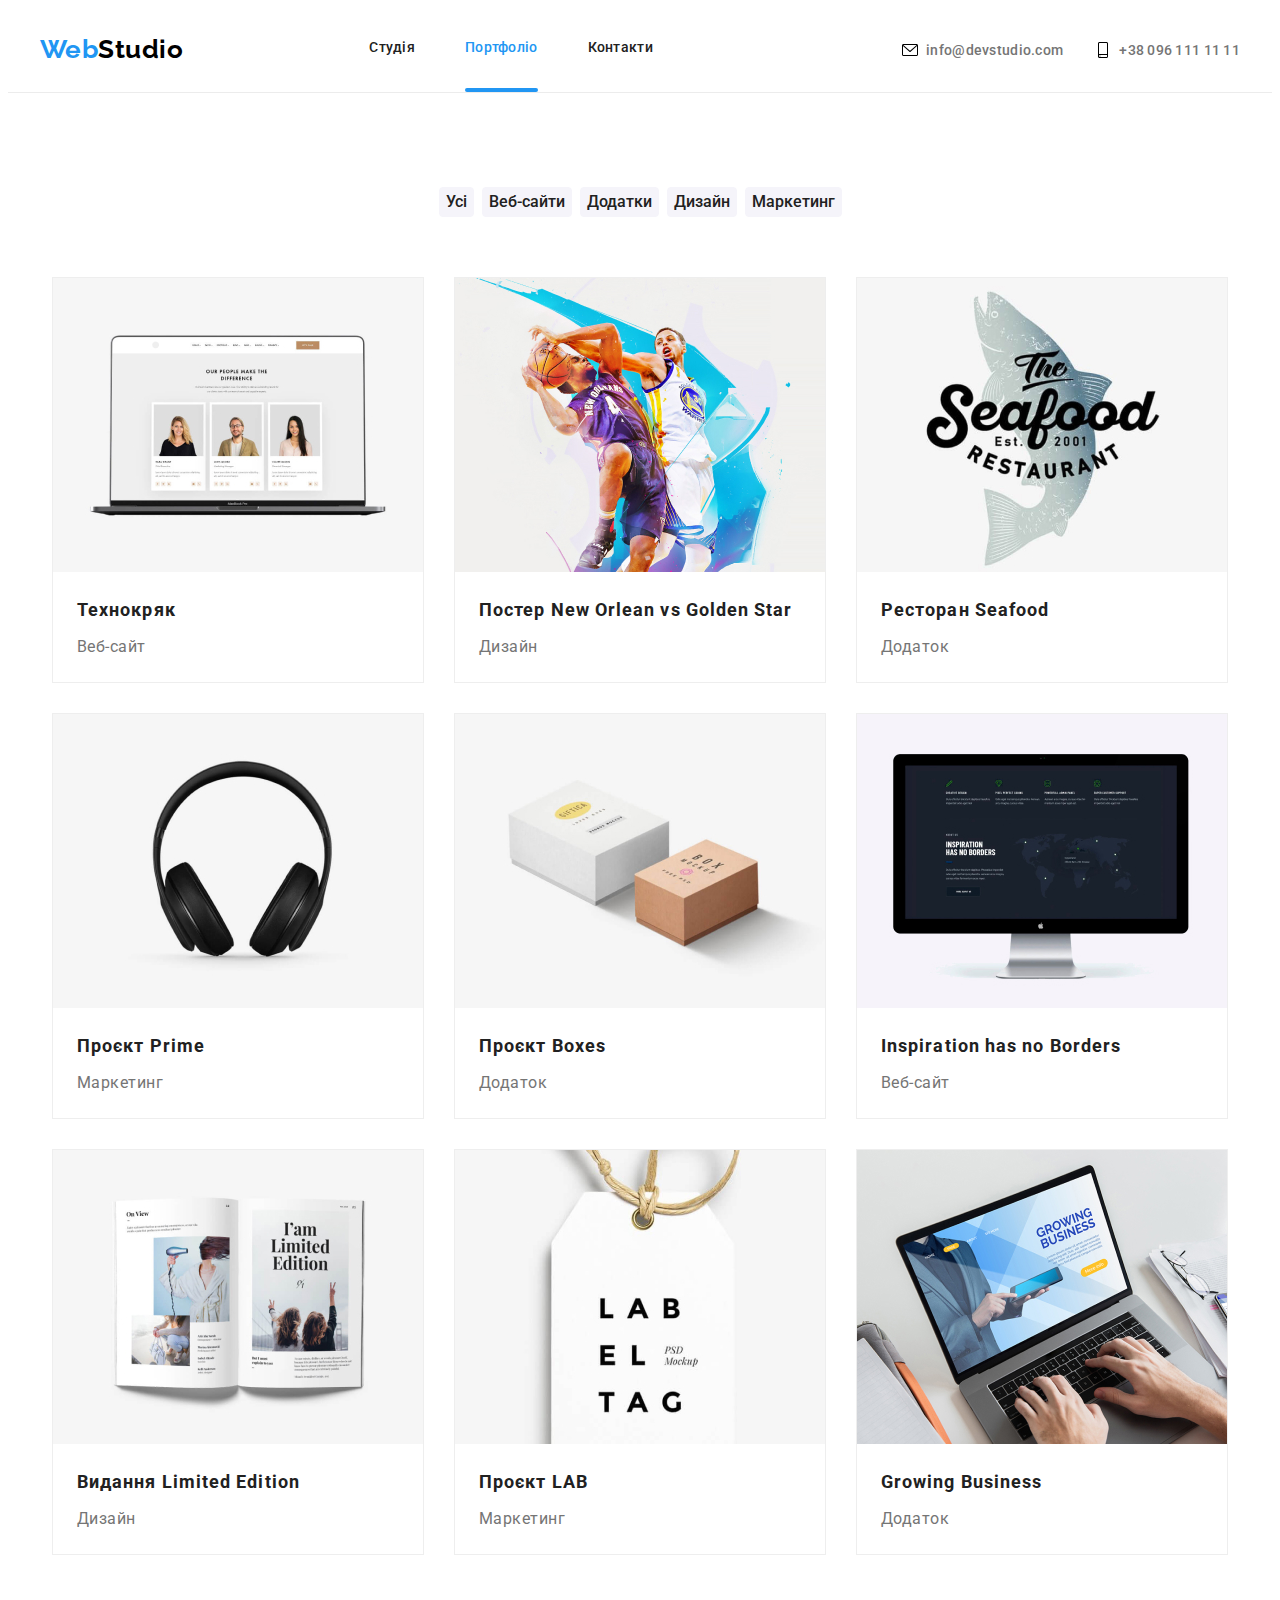
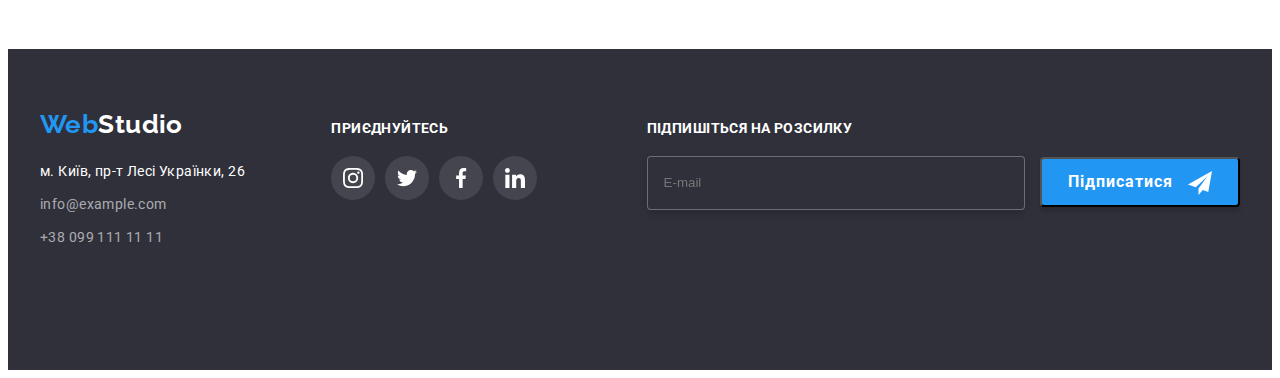
==== commit 08b1c3ca: "add Ukrainian language" ====
--- a/portfolio.html
+++ b/portfolio.html
@@ -5,7 +5,7 @@
     <meta charset="UTF-8" />
     <meta http-equiv="X-UA-Compatible" content="IE=edge" />
     <meta name="viewport" content="width=device-width, initial-scale=1.0" />
-    <title>Портфолио</title>
+    <title>Портфоліо</title>
     <link rel="preconnect" href="https://fonts.gstatic.com" crossorigin />
     <link
         href="https://fonts.googleapis.com/css2?family=Raleway:wght@700&family=Roboto:wght@400;500;700;900&display=swap"
@@ -21,30 +21,28 @@
      <header class="header">
             <div class="container">
                 <nav class="navigation" >
-                <a class="logo" href="/"><span class="logo__accent">Web</span>Studio</a>
-                <button class="mobile-button " type="button" data-menu-button
-                aria-expanded="false"
-                aria-controls="menu-container">
-                <svg class="open-burger" width="40" height="40" aria-label="Переключатель мобильного меню">
-                <use class="mobile-button__icon-open" href="./images/symbol-defs.svg#icon-menu_40px"></use>
-                </svg>
-      
-                <svg class="close-burger" width="20" height="20" aria-label="Переключатель мобильного меню">
-                <use class="mobile-button__icon-close" href="./images/symbol-defs.svg#icon-close_24px"></use> 
-                </svg>
+                <a class="logo" href="./index.html"><span class="logo__accent">Web</span>Studio</a>
+                <button class="mobile-button" type="button" data-menu-button aria-expanded="false" aria-controls="menu-container">
+                    <svg class="open-burger" width="40" height="40" aria-label="Переключатель мобильного меню">
+                        <use class="mobile-button__icon-open" href="./images/symbol-defs.svg#icon-menu_40px"></use>
+                    </svg>
+                
+                    <svg class="close-burger" width="20" height="20" aria-label="Переключатель мобильного меню">
+                        <use class="mobile-button__icon-close" href="./images/symbol-defs.svg#icon-close_24px"></use>
+                    </svg>
                 </button>
 
                 <div class="menu-container" data-menu id="menu-container">
                     <ul  class="site-navigation">
                         <li class="site-navigation__item">
-                                <a class="site-navigation__link" href="./index.html">Студия</a>   
+                                <a class="site-navigation__link" href="./index.html">Студія</a>   
                         </li>
                         <li class="site-navigation__item">
                             <div class="current-session">
-                            <a class="site-navigation__link current-session--link" href="./portfolio.html">Портфолио</a>
-                        </div>
-                    </li>
-                        <li class="site-navigation__item"><a class="site-navigation__link" href="#">Контакты</a></li>
+                            <a class="site-navigation__link current-session--link" href="./portfolio.html">Портфоліо</a>
+                        </div>
+                    </li>
+                        <li class="site-navigation__item"><a class="site-navigation__link" href="#">Контакти</a></li>
                     </ul>
                     <ul class="auth-navigation">
                         <li class="auth-navigation__item">
@@ -85,16 +83,16 @@
 
         <section class="portfolio-section">
             <div class="container">
-                <h1 hidden="visually-hidden">Портфолио</h1>
+                <h1 hidden="visually-hidden">Портфоліо</h1>
                 <ul class="btn-list">
                     <li class="btn-item">
-                        <button type="button" class="portfolio-button">Все</button>
+                        <button type="button" class="portfolio-button">Усі</button>
                     </li>
                     <li class="btn-item">
-                        <button type="button" class="portfolio-button">Веб-сайты</button>
+                        <button type="button" class="portfolio-button">Веб-сайти</button>
                     </li>
                     <li class="btn-item">
-                        <button type="button" class="portfolio-button">Приложения</button>
+                        <button type="button" class="portfolio-button">Додатки</button>
                     </li>
                     <li class="btn-item"><button type="button" class="portfolio-button">Дизайн</button>
                     </li>
@@ -126,10 +124,10 @@
 
                         <div class="portfolio-overlay">
                          <p class="portfolio-overlay-description">
-                        Ресурс предлагает комплексные предложения с разным уровнем
-                        функционала и сервисов. Все это позволит посетителю
-                        получить исчерпывающие сведения о компании или частном
-                        лице.
+                        Ресурс пропонує комплексні пропозиції з різним рівнем
+                        функціоналу та сервісів. Все це дозволить відвідувачу
+                        отримати вичерпні відомості про компанію або приватне
+                        особі.
                          </p> 
                          </div> 
                         </div>
@@ -160,10 +158,10 @@
                        
                         <div class="portfolio-overlay">
                             <p class="portfolio-overlay-description">
-                                Ресурс предлагает комплексные предложения с разным уровнем
-                                функционала и сервисов. Все это позволит посетителю
-                                получить исчерпывающие сведения о компании или частном
-                                лице.
+                                Ресурс пропонує комплексні пропозиції з різним рівнем
+                        функціоналу та сервісів. Все це дозволить відвідувачу
+                        отримати вичерпні відомості про компанію або приватне
+                        особі.
                             </p>
                         </div>
                         </div>
@@ -193,16 +191,16 @@
                                
                         <div class="portfolio-overlay">
                             <p class="portfolio-overlay-description">
-                                Ресурс предлагает комплексные предложения с разным уровнем
-                                функционала и сервисов. Все это позволит посетителю
-                                получить исчерпывающие сведения о компании или частном
-                                лице.
+                                Ресурс пропонує комплексні пропозиції з різним рівнем
+                        функціоналу та сервісів. Все це дозволить відвідувачу
+                        отримати вичерпні відомості про компанію або приватне
+                        особі.
                             </p>
                         </div>
                         </div>
                         <div class="portfolio-list__description">
                         <h2 class="portfolio-list__title">Ресторан Seafood </h2>
-                        <p class="portfolio__text">Приложение</p>
+                        <p class="portfolio__text">Додаток</p>
                         </div>
                         </a>
                     </li>
@@ -230,15 +228,15 @@
                      
                         <div class="portfolio-overlay">
                             <p class="portfolio-overlay-description">
-                                Ресурс предлагает комплексные предложения с разным уровнем
-                                функционала и сервисов. Все это позволит посетителю
-                                получить исчерпывающие сведения о компании или частном
-                                лице.
-                            </p>
-                        </div>
-                        </div>
-                        <div class="portfolio-list__description">
-                        <h2 class="portfolio-list__title">Проект Prime</h2>
+                                Ресурс пропонує комплексні пропозиції з різним рівнем
+                                функціоналу та сервісів. Все це дозволить відвідувачу
+                                отримати вичерпні відомості про компанію або приватне
+                                особі.
+                            </p>
+                        </div>
+                        </div>
+                        <div class="portfolio-list__description">
+                        <h2 class="portfolio-list__title">Проєкт Prime</h2>
                         <p class="portfolio__text">Маркетинг</p>
                         </div>
                       </a>    
@@ -268,16 +266,16 @@
                        
                         <div class="portfolio-overlay">
                             <p class="portfolio-overlay-description">
-                                Ресурс предлагает комплексные предложения с разным уровнем
-                                функционала и сервисов. Все это позволит посетителю
-                                получить исчерпывающие сведения о компании или частном
-                                лице.
-                            </p>
-                        </div>
-                        </div>
-                        <div class="portfolio-list__description">
-                        <h2 class="portfolio-list__title">Проект Boxes</h2>
-                        <p class="portfolio__text">Приложение</p>
+                                Ресурс пропонує комплексні пропозиції з різним рівнем
+                                функціоналу та сервісів. Все це дозволить відвідувачу
+                                отримати вичерпні відомості про компанію або приватне
+                                особі.
+                            </p>
+                        </div>
+                        </div>
+                        <div class="portfolio-list__description">
+                        <h2 class="portfolio-list__title">Проєкт Boxes</h2>
+                        <p class="portfolio__text">Додаток</p>
                         </div>
                         </a>
                     </li>
@@ -304,10 +302,10 @@
                                
                         <div class="portfolio-overlay">
                             <p class="portfolio-overlay-description">
-                                Ресурс предлагает комплексные предложения с разным уровнем
-                                функционала и сервисов. Все это позволит посетителю
-                                получить исчерпывающие сведения о компании или частном
-                                лице.
+                                Ресурс пропонує комплексні пропозиції з різним рівнем
+                                функціоналу та сервісів. Все це дозволить відвідувачу
+                                отримати вичерпні відомості про компанію або приватне
+                                особі.
                             </p>
                         </div>
                         </div>
@@ -340,15 +338,15 @@
                             
                         <div class="portfolio-overlay">
                             <p class="portfolio-overlay-description">
-                                Ресурс предлагает комплексные предложения с разным уровнем
-                                функционала и сервисов. Все это позволит посетителю
-                                получить исчерпывающие сведения о компании или частном
-                                лице.
-                            </p>
-                        </div>
-                        </div>
-                        <div class="portfolio-list__description">
-                        <h2 class="portfolio-list__title">Издание Limited Edition</h2>
+                                Ресурс пропонує комплексні пропозиції з різним рівнем
+                                 функціоналу та сервісів. Все це дозволить відвідувачу
+                                отримати вичерпні відомості про компанію або приватне
+                                особі.
+                            </p>
+                        </div>
+                        </div>
+                        <div class="portfolio-list__description">
+                        <h2 class="portfolio-list__title">Видання Limited Edition</h2>
                         <p class="portfolio__text">Дизайн</p>
                         </div>
                     </a>
@@ -375,15 +373,15 @@
                             
                     <div class="portfolio-overlay">
                         <p class="portfolio-overlay-description">
-                            Ресурс предлагает комплексные предложения с разным уровнем
-                            функционала и сервисов. Все это позволит посетителю
-                            получить исчерпывающие сведения о компании или частном
-                            лице.
+                            Ресурс пропонує комплексні пропозиції з різним рівнем
+                                 функціоналу та сервісів. Все це дозволить відвідувачу
+                                отримати вичерпні відомості про компанію або приватне
+                                особі.
                         </p>
                     </div>
                     </div>
                     <div class="portfolio-list__description">
-                        <h2 class="portfolio-list__title">Проект LAB</h2>
+                        <h2 class="portfolio-list__title">Проєкт LAB</h2>
                         <p class="portfolio__text">Маркетинг</p>
                         </div>
                     </a>
@@ -411,16 +409,16 @@
                             
                         <div class="portfolio-overlay">
                             <p class="portfolio-overlay-description">
-                                Ресурс предлагает комплексные предложения с разным уровнем
-                                функционала и сервисов. Все это позволит посетителю
-                                получить исчерпывающие сведения о компании или частном
-                                лице.
+                                Ресурс пропонує комплексні пропозиції з різним рівнем
+                                 функціоналу та сервісів. Все це дозволить відвідувачу
+                                отримати вичерпні відомості про компанію або приватне
+                                особі.
                             </p>
                         </div>
                         </div>
                         <div class="portfolio-list__description">
                         <h2 class="portfolio-list__title">Growing Business</h2>
-                        <p class="portfolio__text">Приложение</p>
+                        <p class="portfolio__text">Додаток</p>
                         </div>
                     </a>
                     </li>
@@ -429,13 +427,13 @@
         </section>
     </main>
     <!--footer-->
-         <footer class="footer">
+          <footer class="footer">
             <div class="container footer__flex">
             <div class="footer--main">
                 <a href="/" class="footer__logo"><span class="logo__accent">Web</span>Studio</a>
                 <address class="address">
                     <ul class="address__list">
-                        <li class="address__item">г. Киев, пр-т Леси Украинки, 26</li>
+                        <li class="address__item">м. Київ, пр-т Лесі Українки, 26</li>
                         <li class="address__item">
                             <a class="address__link" href="mailto:info@example.com">info@example.com</a>
                         </li>
@@ -447,7 +445,7 @@
             </div>
 
             <div class="join__list">
-                <p class="join">присоединяйтесь</p>
+                <p class="join">приєднуйтесь</p>
                 <ul class="footer__team-social-items">
                     <li class="footer__icon-social">
                         <a href="#" class="footer__team-social">
@@ -481,11 +479,11 @@
             </div>
             <div class="footer--form">
                 <form class="footer-form__container">
-                    <label class="footer__form-label" for="e-mail">Подпишитесь на рассылку</label>
+                    <label class="footer__form-label" for="e-mail">Підпишіться на розсилку</label>
                     <div class="footer__form-submit">
                     <input class="footer__form-input" id="e-mail" type="email" name="e-mail" placeholder="E-mail">
                     <button class="footer__form-button" type="submit">
-                        Подписаться
+                        Підписатися
                         <svg class="footer__form-icon" width="24px" height="24px" aria-hidden="true">
                             <use href="./images/symbol-defs.svg#icon-icon-send"></use>
                         </svg>
--- a/css/main.min.css
+++ b/css/main.min.css
@@ -1 +1 @@
-:root{--accent-color: #2196f3;--text-color-black: #212121;--text-color-gray: #757575;--white-color: #ffffff;--absolute-black: #000000;--grid-row-gap: 30px;--grid-column-gap: 30px;--bg-gradient: linear-gradient(to right, rgba(47, 48, 58, 0.4), rgba(47, 48, 58, 0.4));--bg-color-button: #188CE8;--bg-icon-color: #F5F4FA}body{font-family:Roboto,sans-serif;font-style:normal;color:var(--text-color-gray);letter-spacing:.03em}h1,h2,h3,h4,h5,h6,p,ul{margin-top:0;margin-bottom:0;padding-top:0;padding-bottom:0}.container{margin-right:auto;margin-left:auto;padding-right:15px;padding-left:15px}@media screen and (min-width: 480px){.container{width:480px}}@media screen and (min-width: 768px){.container{width:768px}}@media screen and (min-width: 1200px){.container{width:1200px}}img{display:block;max-width:100%;height:auto}ul,ol{margin:0;padding:0;list-style-type:none}a{text-decoration:none;color:var(--text-color-black)}.header{background-color:var(--white-color);border-bottom:#ececec 1px solid}.header__list{margin-left:auto;list-style:none;display:flex;transition:250ms;transition-timing-function:cubic-bezier(0.4, 0, 0.2, 1)}.header__item{margin-right:50px}.header__item:last-child{margin-right:0}.header__address{display:flex;font-weight:500;font-size:14px;line-height:1.14;letter-spacing:.02em;text-decoration:none;color:var(--text-color-gray);align-items:center;transition:250ms;transition-timing-function:cubic-bezier(0.4, 0, 0.2, 1)}.header__address:hover,.header__address:focus{color:var(--accent-color);transition:250ms;transition-timing-function:cubic-bezier(0.4, 0, 0.2, 1)}.logo{margin-right:93px;font-family:Raleway;font-weight:700;font-size:26px;line-height:1.2;text-decoration:none;color:var(--absolute-black)}.logo__accent{color:var(--accent-color)}.backdrop .backdrop{position:fixed;top:0;left:0;width:100%;height:100%;background:rgba(0,0,0,.2);transition:opacity .5s,visibility .5s}.backdrop.is-hidden{opacity:0;pointer-events:none;visibility:hidden}.confirmation{display:flex;align-items:center;justify-content:center;font-family:"Roboto";font-style:normal;font-weight:400;font-size:12px;line-height:1.71;letter-spacing:.03em;color:var(--text-color-gray)}@media screen and (min-width: 768px){.confirmation{font-weight:400;font-size:12px;line-height:14px;letter-spacing:.03em;color:var(--text-color-gray)}}@media screen and (min-width: 1200px){.confirmation{font-weight:400;font-size:14px;line-height:24px;letter-spacing:.03em;color:var(--text-color-gray)}}.confirmation-input__checkbox{position:absolute;top:0;left:0;pointer-events:none;appearance:none}.confirmation__icon{width:16px;height:15px;margin-right:7px;background-origin:border-box;border:2px solid #212121;border-radius:2px;transition:background-color 250ms cubic-bezier(0.4, 0, 0.2, 1),border-color 250ms cubic-bezier(0.4, 0, 0.2, 1);display:flex;align-items:baseline}.confirmation-input__checkbox:checked+.confirmation__icon{opacity:1;border:none;background-color:var(--accent-color)}.confirmation__agreement{text-decoration-line:underline;color:var(--accent-color);display:flex;font-weight:400;font-size:12px;line-height:14px;letter-spacing:.03em}.section__clients{padding-top:60px;padding-bottom:60px}@media screen and (min-width: 1200px){.section__clients{padding-top:94px;padding-bottom:94px}}.section__title-clients{margin-bottom:30px;font-family:"Roboto";font-style:normal;font-weight:700;font-size:28px;line-height:33px;text-align:center;letter-spacing:.03em;color:var(--text-color-black)}@media screen and (min-width: 1200px){.section__title-clients{margin-bottom:50px;font-size:36px}}.client__item{margin:15px}@media screen and (max-width: 767px){.client__item{width:calc((100% - 60px)/2)}}@media screen and (min-width: 768px)and (max-width: 1199px){.client__item{width:calc((100% - 90px)/3)}}@media screen and (min-width: 1200px){.client__item{width:calc(100% - 30px)}}.client__list{display:flex;justify-content:center;margin:-15px}@media screen and (max-width: 1199px){.client__list{flex-wrap:wrap}}.clients{display:flex;justify-content:center;align-items:center;width:100%;height:92px;border:1px solid #afb1b8;border-radius:4px;color:inherit}.clients:hover,.clients:focus{border-color:var(--accent-color);color:var(--accent-color);transition:250ms;transition-timing-function:cubic-bezier(0.4, 0, 0.2, 1)}.client__logo{fill:currentColor;display:flex;justify-content:center;align-items:center;transition:250ms;transition-timing-function:cubic-bezier(0.4, 0, 0.2, 1)}.container__clients{margin-right:auto;margin-left:auto;padding-left:15px;padding-right:15px}@media screen and (min-width: 480px){.container__clients{width:480px}}@media screen and (min-width: 768px){.container__clients{width:768px}}@media screen and (min-width: 1200px){.container__clients{width:1200px}}.details__section{background-color:var(--white-color);padding-top:60px;padding-bottom:60px}@media screen and (min-width: 768px){.details__section{padding-top:60px;padding-bottom:60px}}@media screen and (min-width: 1200px){.details__section{padding-top:94px;padding-bottom:94px}}.details__item{width:100%}@media screen and (min-width: 768px){.details__item{width:calc((100% - 30px)/2)}}@media screen and (min-width: 1200px){.details__item{width:calc((100% - 90px)/4)}}.details__item:last-child{margin-right:0}.details__list{display:flex;flex-wrap:wrap;gap:30px;list-style:none;padding-left:0px}.details__title{width:100%;font-weight:700;font-size:14px;line-height:1.14;color:var(--text-color-black);margin-bottom:10px;text-transform:uppercase;text-align:center}@media screen and (min-width: 480px){.details__title{text-align:center}}.details__text{font-weight:400;font-size:14px;line-height:1.71;color:var(--text-color-gray)}.section__title{font-family:"Roboto";font-style:normal;font-weight:700;font-size:36px;line-height:42px;text-align:center;letter-spacing:.03em;color:var(--text-color-black);margin-bottom:50px}@media screen and (min-width: 480px){.section__title{text-align:center}}.visually-hidden{position:absolute;width:1px;height:1px;margin:-1px;border:0;padding:0;white-space:nowrap;clip-path:inset(100%);clip:rect(0 0 0 0);overflow:hidden}.footer{padding-top:60px;padding-bottom:60px;background-color:#2f303a;font-style:normal;font-weight:400;font-size:14px;line-height:1.71;letter-spacing:.03em;text-align:center}@media screen and (min-width: 1200px){.footer{text-align:left}}.footer__logo{display:inline-block;font-family:Raleway,serif;font-weight:700;font-size:26px;line-height:1.2;text-decoration:none;color:var(--white-color);margin-bottom:20px}.footer__icon-social:not(:last-child){margin-right:10px}.footer__team-social{display:flex;width:44px;height:44px;border:none;border-radius:50%;list-style:none;margin-left:0px;margin-right:0px;cursor:pointer;justify-content:center;align-items:center;fill:var(--white-color);background:rgba(255,255,255,.1);transition:250ms;transition-timing-function:cubic-bezier(0.4, 0, 0.2, 1)}.footer__team-social:hover,.footer__team-social:focus{background-color:var(--accent-color);fill:var(--white-color);transition:250ms;transition-timing-function:cubic-bezier(0.4, 0, 0.2, 1)}.container__footer-social{display:flex;align-items:baseline}@media screen and (max-width: 1199px){.footer__flex{display:flex;flex-wrap:wrap;justify-content:center;align-items:baseline;column-gap:165px}}@media screen and (min-width: 1200px){.footer__flex{display:flex;flex-wrap:nowrap;align-items:baseline;justify-content:space-between}}.footer--main{text-align:center;margin-bottom:60px}@media screen and (min-width: 1200px){.footer--main{text-align:left}}.join__list{display:flex;flex-direction:column;align-items:center;margin-bottom:60px}@media screen and (min-width: 768px){.join__list{margin-bottom:0}}@media screen and (min-width: 1200px){.join__list{margin-left:70px;align-items:flex-start}}.footer__team-social-items{display:flex;align-items:center;list-style:none;margin-left:0px;padding:0px;width:100%;height:100%;color:var(--white-color);transition:250ms;transition-timing-function:cubic-bezier(0.4, 0, 0.2, 1)}.address__list{list-style:none;padding-left:0}.address__item{font-weight:400;font-size:14px;line-height:1.71;text-decoration:none;font-style:normal;color:var(--white-color);margin-bottom:9px}.address__item:last-child{margin-bottom:0px}.address__link{color:rgba(255,255,255,.6);text-decoration:none}.address__link:hover,.address__link:focus{color:var(--accent-color);transition:250ms;transition-timing-function:cubic-bezier(0.4, 0, 0.2, 1)}.join{width:145px;height:16px;font-family:"Roboto";font-style:normal;font-weight:700;font-size:14px;line-height:16px;letter-spacing:.03em;text-transform:uppercase;color:var(--white-color);margin-bottom:20px}@media screen and (max-width: 1199px){.footer--form{text-align:center}}@media screen and (min-width: 1200px){.footer--form{align-items:flex-end;margin-left:93px}}.footer-form__container{display:flex;flex-direction:column}.form-field{margin-bottom:20px}.footer__form-label{display:block;font-family:"Roboto";font-style:normal;font-weight:700;font-size:14px;line-height:16px;letter-spacing:.03em;text-transform:uppercase;color:var(--white-color)}.footer__form-input{width:100%;height:50px;padding-left:16px;color:var(--white-color);border:1px solid rgba(255,255,255,.3);filter:drop-shadow(0px 4px 4px rgba(0, 0, 0, 0.15));border-radius:4px;background-color:#2f303a;margin-top:20px}@media screen and (min-width: 480px){.footer__form-input{width:450px}}@media screen and (min-width: 1200px){.footer__form-input{width:358px}}.footer__form-button{width:200px;height:50px;font-family:"Roboto";font-style:normal;font-weight:700;font-size:16px;line-height:1.88;letter-spacing:.06em;color:var(--white-color);background:var(--accent-color);box-shadow:0px 4px 4px rgba(0,0,0,.15);border-radius:4px;margin-left:0;margin-top:20px}@media screen and (min-width: 1200px){.footer__form-button{margin-left:12px}}.footer__form-icon{fill:var(--white-color);margin-left:10px;vertical-align:middle}.form__field{position:relative;left:0;top:0;margin-bottom:10px;font-family:"Roboto";font-style:normal;font-weight:400;font-size:12px;line-height:14px;letter-spacing:.01em;color:var(--text-color-gray)}.form__field-label{display:block;font-family:"Roboto";font-style:normal;font-weight:400;font-size:12px;line-height:14px;letter-spacing:.01em;color:var(--text-color-gray);margin-bottom:4px}.form__field-input{font-family:"Roboto";font-style:normal;font-weight:400;font-size:12px;line-height:14px;letter-spacing:.01em;color:var(--text-color-gray);width:100%;padding:11px 12px 11px 42px;border:1px solid rgba(33,33,33,.2);border-radius:4px;outline:none;transition:border-color 250ms cubic-bezier(0.4, 0, 0.2, 1)}.form__field-input:hover,.form__field-input:focus{color:var(--accent-color);border:1px solid #2196f3;border-radius:4px}.form__field-input:hover+.form__field-icon,.form__field-input:focus+.form__field-icon,.form__field-input:active+.form__field-icon{fill:var(--accent-color)}.form__field-inner{position:relative}.form__field-icon{position:absolute;top:50%;left:12px;transform:translateY(-50%);fill:CurrentColor;transition:fill 250ms cubic-bezier(0.4, 0, 0.2, 1);color:#212121;padding-right:15px;width:30px;height:12px}.form__field-texarea{resize:none;padding:12px 16px;height:120px}.form-field__button{display:block;margin-left:auto;margin-right:auto;margin-top:30px;width:200px;height:50px;padding:10px 52px;font-family:"Roboto";font-style:normal;font-weight:700;font-size:16px;line-height:1.88;letter-spacing:.06em;color:var(--white-color);cursor:pointer;background:var(--accent-color);box-shadow:0px 4px 4px rgba(0,0,0,.15);border-radius:4px;border:0;transition:box-shadow 250ms cubic-bezier(0.4, 0, 0.2, 1)}.form-field__button:focus,.form-field__button:active{box-shadow:0px 4px 4px rgba(0,0,0,.15)}.header{background-color:var(--white-color);border-bottom:#ececec 1px solid}.header__list{margin-left:auto;list-style:none;display:flex;transition:250ms;transition-timing-function:cubic-bezier(0.4, 0, 0.2, 1)}.header__item{margin-right:50px}.header__item:last-child{margin-right:0}.header__address{display:flex;font-weight:500;font-size:14px;line-height:1.14;letter-spacing:.02em;text-decoration:none;color:var(--text-color-gray);align-items:center;transition:250ms;transition-timing-function:cubic-bezier(0.4, 0, 0.2, 1)}.header__address:hover,.header__address:focus{color:var(--accent-color);transition:250ms;transition-timing-function:cubic-bezier(0.4, 0, 0.2, 1)}.hero__section{background-color:#2f303a;text-align:center;width:100%}.hero__title{font-family:"Roboto";font-style:normal;font-weight:900;font-size:26px;line-height:42px;text-align:center;letter-spacing:.06em;text-transform:uppercase;color:var(--white-color);margin-left:auto;margin-right:auto;margin-bottom:30px;max-width:700px}@media screen and (max-width: 1199px){.hero__title{width:360px;font-family:"Roboto";font-style:normal;font-weight:900;font-size:26px;line-height:42px;text-align:center;letter-spacing:.06em;text-transform:uppercase;color:var(--white-color);margin-bottom:30px}}@media screen and (min-width: 1200px){.hero__title{font-weight:900;font-size:44px;line-height:60px;text-align:center;letter-spacing:.06em;text-transform:uppercase;color:var(--white-color)}}.hero__btn{font-family:Roboto,sans-serif;font-weight:700;font-size:16px;line-height:1.87;letter-spacing:.06em;background-color:var(--accent-color);color:var(--white-color);border-radius:4px;padding-top:10px;padding-bottom:10px;padding-left:32px;padding-right:32px;cursor:pointer}.hero__btn:hover,.hero__btn:focus{background-color:var(--bg-color-button);color:var(--white-color);cursor:pointer;box-shadow:0px 4px 4px rgba(0,0,0,.15);border-radius:4px;transition:250ms;transition-timing-function:cubic-bezier(0.4, 0, 0.2, 1)}.icon-mail{margin-right:10px;fill:currentColor}.icon-mail:hover,.icon-mail:focus{color:var(--accent-color);transition:250ms;transition-timing-function:cubic-bezier(0.4, 0, 0.2, 1)}.icon-telefon{margin-right:10px;fill:currentColor}.icon-telefon:hover,.icon-telefon:focus{color:var(--accent-color);transition:250ms;transition-timing-function:cubic-bezier(0.4, 0, 0.2, 1)}.details__icon-sputnik{height:120px;display:flex;align-items:center;justify-content:center;background-color:var(--bg-icon-color);margin-bottom:30px;border-radius:4px}.details__icon-watch{height:120px;display:flex;align-items:center;justify-content:center;background-color:var(--bg-icon-color);margin-bottom:30px;border-radius:4px}.details__icon-clock{height:120px;display:flex;align-items:center;justify-content:center;background-color:var(--bg-icon-color);margin-bottom:30px;border-radius:4px}.details__icon-nout{height:120px;display:flex;align-items:center;justify-content:center;background-color:var(--bg-icon-color);margin-bottom:30px;border-radius:4px}.details__icon-astronaut{height:120px;display:flex;align-items:center;justify-content:center;background-color:var(--bg-icon-color);margin-bottom:30px;border-radius:4px}.logo{margin-right:93px;font-family:Raleway;font-weight:700;font-size:26px;line-height:1.2;text-decoration:none;color:var(--absolute-black)}.logo__accent{color:var(--accent-color)}.modal{position:absolute;top:50%;left:50%;transform:translate(-50%, -50%);overflow-y:scroll;background:var(--white-color);box-shadow:0px 1px 3px rgba(0,0,0,.12),0px 1px 1px rgba(0,0,0,.14),0px 2px 1px rgba(0,0,0,.2);border-radius:4px;color:var(--text-color-gray);font-size:12px;line-height:14px;width:450px;letter-spacing:.03em}@media screen and (min-width: 480px)and (max-width: 1199px){.modal{width:450px;font-size:20px;line-height:30px;letter-spacing:.03em;color:var(--text-color-black)}}@media screen and (min-width: 1200px){.modal{min-width:528px;min-height:581px}}.modal__close{padding:40px}.modal__close-button{position:absolute;top:8px;right:8px;width:30px;height:30px;background:var(--white-color);border:1px solid rgba(0,0,0,.1);border-radius:50%;cursor:pointer}.modal__close-button:hover .modal__close-icon,.modal__close-button:focus .modal__close-icon{fill:var(--accent-color)}.modal__close-icon{fill:var(--absolute-black);transition:fill 250ms cubic-bezier(0.4, 0, 0.2, 1)}.modal__title{margin-bottom:12px;font-family:"Roboto";font-style:normal;font-weight:700;font-size:20px;line-height:30px;text-align:center;letter-spacing:.03em;color:var(--text-color-black)}@media screen and (min-width: 1200px){.modal__title{font-family:"Roboto";font-style:normal;font-weight:700;font-size:20px;line-height:23px;text-align:center;letter-spacing:.03em}}.navigation{display:flex;align-items:center;justify-content:center;min-height:60px}@media screen and (max-width: 768px){.navigation{justify-content:space-between}}.mobile-button{display:inline-flex;background-color:rgba(0,0,0,0);margin:0;padding:0;border:none;cursor:pointer;z-index:500}@media screen and (min-width: 768px){.mobile-button{display:none}}.mobile-button__icon-close{width:40px;height:40px}.mobile-button:hover .mobile-button__icon-open{fill:var(--accent-color)}.mobile-button:focus .mobile-button__icon-open{fill:var(--accent-color)}.mobile-button:hover .mobile-button__icon-close{fill:var(--accent-color)}.mobile-button__icon-close{display:none}.mobile-button.is-open .mobile-button__icon-close{display:block}.mobile-button.is-open .mobile-button__icon-open{display:none}.close-burger{position:fixed;top:20px;right:25px}.menu-container{background-color:var(--white-color);padding:48px 40px;text-align:center}@media screen and (max-width: 767px){.menu-container{display:none;position:fixed;top:0;left:0;width:100vw;height:100vh;z-index:900}.menu-container.is-open{display:flex;flex-direction:column;justify-content:space-between}}@media screen and (min-width: 768px){.menu-container{display:flex;justify-content:space-between;align-items:center;flex-grow:1;padding:0}}@media screen and (min-width: 1200px){.menu-container{gap:30px}}.site-navigation{display:flex;flex-direction:column;align-items:flex-start}@media screen and (max-width: 768px){.site-navigation{margin-left:0}}@media screen and (min-width: 768px){.site-navigation{flex-direction:row;gap:50px;margin-left:0;margin-bottom:0}}@media screen and (min-width: 1200px){.site-navigation{margin-left:93px}}.site-navigation__link{display:block;padding-top:16px;padding-bottom:16px;font-style:normal;font-weight:500;font-size:40px;line-height:1.14;letter-spacing:.02em;color:var(-text-color-black);transition:250ms;transition-timing-function:cubic-bezier(0.4, 0, 0.2, 1)}.site-navigation__link:hover,.site-navigation__link:focus{color:#2196f3;transition:250ms;transition-timing-function:cubic-bezier(0.4, 0, 0.2, 1)}@media screen and (min-width: 768px){.site-navigation__link{padding-top:32px;padding-bottom:32px;font-size:14px;line-height:1.14}}.current-session::after{content:"";display:block;width:100%;height:4px;background:var(--accent-color);border-radius:2px}@media screen and (max-width: 768px){.current-session::after{display:none}}.current-session--link{color:var(--accent-color)}.auth-navigation{display:flex;flex-direction:column-reverse}@media screen and (max-width: 768px){.auth-navigation{margin-bottom:64px}}@media screen and (min-width: 768px){.auth-navigation{flex-direction:column;justify-content:center;margin-bottom:0;margin-left:90px}}@media screen and (min-width: 1200px){.auth-navigation{display:flex;flex-direction:row;align-items:center}}@media screen and (min-width: 768px)and (max-width: 1199px){.auth-navigation__item{margin-left:0}}@media screen and (min-width: 1200px){.auth-navigation__item:first-child{margin-right:32px}}.auth-navigation__link{display:flex;padding-top:16px;padding-bottom:16px;color:var(--secondary-color);font-style:normal;font-weight:500;font-size:14px;line-height:1.15;letter-spacing:.02em;transition:250ms;transition-timing-function:cubic-bezier(0.4, 0, 0.2, 1)}@media screen and (max-width: 768px){.auth-navigation__link{font-size:34px;line-height:1.17}}@media screen and (min-width: 768px)and (max-width: 1200px){.auth-navigation__link{padding:5px 0px;font-size:12px;line-height:1.14;padding-bottom:10px}}@media screen and (min-width: 1200px){.auth-navigation__link{padding-top:32px;padding-bottom:32px}}.auth-navigation__link:hover,.auth-navigation__link:focus{color:var(--accent-color);transition:250ms;transition-timing-function:cubic-bezier(0.4, 0, 0.2, 1)}.auth-navigation__link:hover .contact-icon,.auth-navigation__link:focus .contact-icon{fill:var(--accent-color);transition:250ms;transition-timing-function:cubic-bezier(0.4, 0, 0.2, 1)}@media screen and (max-width: 768px){.auth-navigation-link__phone{color:var(--accent-color)}}.contact-icon{display:flex;fill:var(--secondary-color);margin-right:10px;display:none}.contact-icon:hover{fill:var(--secondary-color)}@media screen and (min-width: 768px){.contact-icon{display:block}}@media screen and (min-width: 768px){.contact-icon{margin-right:8px}}.mobile-list{display:flex}@media screen and (min-width: 768px){.mobile-list{display:none}}.mobile-list__item{border-right:1px solid rgba(33,33,33,.2);margin-right:10px}.mobile-list__link{padding-right:10px;text-decoration:none;color:var(--accent-color);font-size:18px}.overlay{background-image:var(--bg-gradient),url(../images/hero-bg-mob-1x.jpg);background-position:center;background-size:cover;background-repeat:no-repeat;background-color:#2f303a;margin-left:auto;margin-right:auto;padding-top:118px;padding-bottom:118px}@media(min-device-pixel-ratio: 2),(-webkit-min-device-pixel-ratio: 2),(min-resolution: 192dpi),(min-resolution: 2dppx){.overlay .overlay{background-image:var(--bg-gradient),url(../images/hero-bg-mob-2x.jpg)}}@media screen and (min-width: 768px){.overlay{background-image:var(--bg-gradient),url(../images/hero-bg-tablet-1x.jpg);background-position:center;background-size:cover;background-repeat:no-repeat;background-color:#2f303a;margin-left:auto;margin-right:auto}}@media screen and (min-width: 768px)and (min-device-pixel-ratio: 2),screen and (min-width: 768px)and (-webkit-min-device-pixel-ratio: 2),screen and (min-width: 768px)and (min-resolution: 192dpi),screen and (min-width: 768px)and (min-resolution: 2dppx){.overlay .overlay{background-image:var(--bg-gradient),url(../images/hero-bg-tablet-2x.jpg)}}@media screen and (min-width: 1200px){.overlay{max-width:1600px;height:600px;background-image:var(--bg-gradient),url(../images/hero-bg-desk-1x.jpg);background-position:center;background-size:cover;background-repeat:no-repeat;background-color:#2f303a;margin-left:auto;margin-right:auto;padding-bottom:200px;padding-top:200px}}@media screen and (min-width: 1200px)and (min-device-pixel-ratio: 2),screen and (min-width: 1200px)and (-webkit-min-device-pixel-ratio: 2),screen and (min-width: 1200px)and (min-resolution: 192dpi),screen and (min-width: 1200px)and (min-resolution: 2dppx){.overlay .overlay{background-image:var(--bg-gradient),url(../images/hero-bg-desk-2x.jpg)}}.portfolio-main{background-color:var(--white-color)}.portfolio-section{padding-top:94px;padding-bottom:94px}.btn-list{display:flex;margin-bottom:40px;flex-wrap:wrap;gap:8px;padding-left:15px}@media screen and (max-width: 767px){.btn-list{display:flex;margin-bottom:40px;flex-wrap:wrap;gap:8px;width:326px}}@media screen and (min-width: 768px){.btn-list{justify-content:center;padding-left:96px;padding-right:96px}}@media screen and (min-width: 1200px){.btn-list{margin-bottom:60px}}.portfolio-button{font-family:Roboto,sans-serif;font-weight:500;font-size:16px;line-height:1.62;background-color:#f5f4fa;color:var(--text-color-black);border-radius:4px;border:1px solid #f5f4fa}.portfolio-button:hover,.portfolio-button:focus{background-color:var(--accent-color);color:var(--white-color);cursor:pointer;box-shadow:0px 3px 1px rgba(0,0,0,.1),0px 1px 2px rgba(0,0,0,.08),0px 2px 2px rgba(0,0,0,.12);border-radius:4px;transition:250ms;transition-timing-function:cubic-bezier(0.4, 0, 0.2, 1)}.portfolio__list{display:flex;flex-wrap:wrap;gap:30px}@media screen and (min-width: 1200px){.portfolio__list{justify-content:center}}.portfolio__item{width:450px;background:var(--white-color);border:1px solid #eee}@media screen and (min-width: 768px){.portfolio__item{width:354px}}@media screen and (min-width: 1200px){.portfolio__item{width:370px}}.portfolio__link:focus,.portfolio__link:hover{transition:250ms;transition-timing-function:cubic-bezier(0.4, 0, 0.2, 1);box-shadow:0px 1px 1px rgba(0,0,0,.12),0px 4px 4px rgba(0,0,0,.06),1px 4px 6px rgba(0,0,0,.16)}.portfolio__item:nth-child(3n){margin-right:0px}.portfolio__item:nth-last-child(-n+3){margin-bottom:0px}.portfolio__link{text-decoration:none}.portfolio-title{font-weight:700;font-size:18px;line-height:2;letter-spacing:.06em;color:var(--text-color-black);padding-bottom:4px}.portfolio__text{font-weight:400;font-size:16px;line-height:1.87;color:var(--text-color-gray);margin-top:4px;list-style:none}.portfolio-container{padding-top:20px;padding-left:24px;padding-bottom:20px;padding-right:24px;border-bottom:1px solid #eee;border-left:1px solid #eee;border-right:1px solid #eee}.portfolio-thumb{position:relative;overflow:hidden}.portfolio-overlay{position:absolute;top:0;right:0;width:100%;height:100%;padding:64px 24px;background-color:rgba(33,150,243,.9);transform:translateY(101%);transition:transform 250ms;transition-timing-function:cubic-bezier(0.4, 0, 0.2, 1)}.portfolio__item:hover .portfolio-overlay,.portfolio__item:focus .portfolio-overlay{transform:translateY(0)}.portfolio-overlay-description{font-family:"Roboto";font-style:normal;font-weight:400;font-size:18px;line-height:1.56;letter-spacing:.03em;color:var(--white-color)}.portfolio-list__description{padding-left:24px;padding-bottom:20px;padding-top:20px}.portfolio-list__title{font-family:"Roboto";font-style:normal;font-weight:700;font-size:18px;line-height:36px;letter-spacing:.06em;color:var(--text-color-black)}.team__section{background-color:#f5f4fa;padding-top:94px;padding-bottom:94px;text-align:center}.team__list{display:flex;flex-wrap:wrap;gap:30px;list-style:none;padding-left:0px}.team__item{width:auto;margin-left:0;background-color:var(--white-color);box-shadow:0px 1px 3px rgba(0,0,0,.12),0px 1px 1px rgba(0,0,0,.14),0px 2px 1px rgba(0,0,0,.2);border-radius:0px 0px 4px 4px}@media screen and (min-width: 768px){.team__item{width:calc((100% - 30px)/2)}}@media screen and (min-width: 1200px){.team__item{width:calc((100% - 90px)/4)}}.team__title{font-weight:500;font-size:16px;line-height:1.18;color:var(--text-color-black);margin-bottom:10px}.team__text{font-weight:400;font-size:16px;line-height:1.18;color:var(--text-color-gray);margin-bottom:16px}.team__container{padding:30px}.team__social-items{display:flex;justify-content:center}.team__social-item:not(:last-child){margin-right:10px}.team__social-item{list-style:none;display:flex;margin-left:0px;padding:0px}.team__social-link{display:flex;width:44px;height:44px;border:none;border-radius:50%;list-style:none;margin-left:0px;margin-right:0px;cursor:pointer;justify-content:center;align-items:center;fill:#afb1b8;transition:250ms;transition-timing-function:cubic-bezier(0.4, 0, 0.2, 1)}.team__social-link:hover,.team__social-link:focus{background-color:var(--accent-color);fill:var(--white-color);transition:250ms;transition-timing-function:cubic-bezier(0.4, 0, 0.2, 1)}.work__section{display:flex;justify-content:space-between;padding-top:0}@media screen and (max-width: 1200px){.work__section{display:none}}@media screen and (min-width: 1200px){.work__section{padding-bottom:94px}}.work__list{list-style:none;display:flex;padding-left:0}.work__item{position:relative}.work__item:not(:last-child){margin-right:30px}.work__text{position:absolute;left:0;bottom:0;display:flex;justify-content:center;align-items:center;width:100%;height:70px;font-family:"Roboto";font-style:normal;font-weight:700;font-size:14px;line-height:1.14;text-align:center;letter-spacing:.03em;text-transform:uppercase;color:var(--white-color);background:rgba(47,48,58,.8)}/*# sourceMappingURL=main.min.css.map */+:root{--accent-color: #2196f3;--text-color-black: #212121;--text-color-gray: #757575;--white-color: #ffffff;--absolute-black: #000000;--grid-row-gap: 30px;--grid-column-gap: 30px;--bg-gradient: linear-gradient(to right, rgba(47, 48, 58, 0.4), rgba(47, 48, 58, 0.4));--bg-color-button: #188CE8;--bg-icon-color: #F5F4FA}body{font-family:Roboto,sans-serif;font-style:normal;color:var(--text-color-gray);letter-spacing:.03em}h1,h2,h3,h4,h5,h6,p,ul{margin-top:0;margin-bottom:0;padding-top:0;padding-bottom:0}.container{margin-right:auto;margin-left:auto;padding-right:15px;padding-left:15px}@media screen and (min-width: 480px){.container{width:480px}}@media screen and (min-width: 768px){.container{width:768px}}@media screen and (min-width: 1200px){.container{width:1200px}}img{display:block;max-width:100%;height:auto}ul,ol{margin:0;padding:0;list-style-type:none}a{text-decoration:none;color:var(--text-color-black)}.header{background-color:var(--white-color);border-bottom:#ececec 1px solid}.header__list{margin-left:auto;list-style:none;display:flex;transition:250ms;transition-timing-function:cubic-bezier(0.4, 0, 0.2, 1)}.header__item{margin-right:50px}.header__item:last-child{margin-right:0}.header__address{display:flex;font-weight:500;font-size:14px;line-height:1.14;letter-spacing:.02em;text-decoration:none;color:var(--text-color-gray);align-items:center;transition:250ms;transition-timing-function:cubic-bezier(0.4, 0, 0.2, 1)}.header__address:hover,.header__address:focus{color:var(--accent-color);transition:250ms;transition-timing-function:cubic-bezier(0.4, 0, 0.2, 1)}.logo{margin-right:93px;font-family:Raleway;font-weight:700;font-size:26px;line-height:1.2;text-decoration:none;color:var(--absolute-black)}.logo__accent{color:var(--accent-color)}.backdrop{position:fixed;top:0;left:0;width:100%;height:100%;background:rgba(0,0,0,.2);transition:opacity .5s,visibility .5s}.backdrop.is-hidden{opacity:0;pointer-events:none;visibility:hidden}.confirmation{display:flex;align-items:center;justify-content:center;font-family:"Roboto";font-style:normal;font-weight:400;font-size:12px;line-height:1.71;letter-spacing:.03em;color:var(--text-color-gray)}@media screen and (min-width: 768px){.confirmation{font-weight:400;font-size:12px;line-height:14px;letter-spacing:.03em;color:var(--text-color-gray)}}@media screen and (min-width: 1200px){.confirmation{font-weight:400;font-size:14px;line-height:24px;letter-spacing:.03em;color:var(--text-color-gray)}}.confirmation-input__checkbox{position:absolute;top:0;left:0;pointer-events:none;appearance:none}.confirmation__icon{width:16px;height:15px;margin-right:7px;background-origin:border-box;border:2px solid #212121;border-radius:2px;transition:background-color 250ms cubic-bezier(0.4, 0, 0.2, 1),border-color 250ms cubic-bezier(0.4, 0, 0.2, 1);display:flex;align-items:baseline}.confirmation-input__checkbox:checked+.confirmation__icon{opacity:1;border:none;background-color:var(--accent-color)}.confirmation__agreement{text-decoration-line:underline;color:var(--accent-color);display:flex;font-weight:400;font-size:12px;line-height:14px;letter-spacing:.03em}.section__clients{padding-top:60px;padding-bottom:60px}@media screen and (min-width: 1200px){.section__clients{padding-top:94px;padding-bottom:94px}}.section__title-clients{margin-bottom:30px;font-family:"Roboto";font-style:normal;font-weight:700;font-size:28px;line-height:33px;text-align:center;letter-spacing:.03em;color:var(--text-color-black)}@media screen and (min-width: 1200px){.section__title-clients{margin-bottom:50px;font-size:36px}}.client__item{margin:15px}@media screen and (max-width: 767px){.client__item{width:calc((100% - 60px)/2)}}@media screen and (min-width: 768px)and (max-width: 1199px){.client__item{width:calc((100% - 90px)/3)}}@media screen and (min-width: 1200px){.client__item{width:calc(100% - 30px)}}.client__list{display:flex;justify-content:center;margin:-15px}@media screen and (max-width: 1199px){.client__list{flex-wrap:wrap}}.clients{display:flex;justify-content:center;align-items:center;width:100%;height:92px;border:1px solid #afb1b8;border-radius:4px;color:inherit}.clients:hover,.clients:focus{border-color:var(--accent-color);color:var(--accent-color);transition:250ms;transition-timing-function:cubic-bezier(0.4, 0, 0.2, 1)}.client__logo{fill:currentColor;display:flex;justify-content:center;align-items:center;transition:250ms;transition-timing-function:cubic-bezier(0.4, 0, 0.2, 1)}.container__clients{margin-right:auto;margin-left:auto;padding-left:15px;padding-right:15px}@media screen and (min-width: 480px){.container__clients{width:480px}}@media screen and (min-width: 768px){.container__clients{width:768px}}@media screen and (min-width: 1200px){.container__clients{width:1200px}}.details__section{background-color:var(--white-color);padding-top:60px;padding-bottom:60px}@media screen and (min-width: 768px){.details__section{padding-top:60px;padding-bottom:60px}}@media screen and (min-width: 1200px){.details__section{padding-top:94px;padding-bottom:94px}}.details__item{width:100%}@media screen and (min-width: 768px){.details__item{width:calc((100% - 30px)/2)}}@media screen and (min-width: 1200px){.details__item{width:calc((100% - 90px)/4)}}.details__item:last-child{margin-right:0}.details__list{display:flex;flex-wrap:wrap;gap:30px;list-style:none;padding-left:0px}.details__title{width:100%;font-weight:700;font-size:14px;line-height:1.14;color:var(--text-color-black);margin-bottom:10px;text-transform:uppercase;text-align:center}@media screen and (min-width: 480px){.details__title{text-align:center}}.details__text{font-weight:400;font-size:14px;line-height:1.71;color:var(--text-color-gray)}.section__title{font-family:"Roboto";font-style:normal;font-weight:700;font-size:36px;line-height:42px;text-align:center;letter-spacing:.03em;color:var(--text-color-black);margin-bottom:50px}@media screen and (min-width: 480px){.section__title{text-align:center}}.visually-hidden{position:absolute;width:1px;height:1px;margin:-1px;border:0;padding:0;white-space:nowrap;clip-path:inset(100%);clip:rect(0 0 0 0);overflow:hidden}.footer{padding-top:60px;padding-bottom:60px;background-color:#2f303a;font-style:normal;font-weight:400;font-size:14px;line-height:1.71;letter-spacing:.03em;text-align:center}@media screen and (min-width: 1200px){.footer{text-align:left}}.footer__logo{display:inline-block;font-family:Raleway,serif;font-weight:700;font-size:26px;line-height:1.2;text-decoration:none;color:var(--white-color);margin-bottom:20px}.footer__icon-social:not(:last-child){margin-right:10px}.footer__team-social{display:flex;width:44px;height:44px;border:none;border-radius:50%;list-style:none;margin-left:0px;margin-right:0px;cursor:pointer;justify-content:center;align-items:center;fill:var(--white-color);background:rgba(255,255,255,.1);transition:250ms;transition-timing-function:cubic-bezier(0.4, 0, 0.2, 1)}.footer__team-social:hover,.footer__team-social:focus{background-color:var(--accent-color);fill:var(--white-color);transition:250ms;transition-timing-function:cubic-bezier(0.4, 0, 0.2, 1)}.container__footer-social{display:flex;align-items:baseline}@media screen and (max-width: 1199px){.footer__flex{display:flex;flex-wrap:wrap;justify-content:center;align-items:baseline;column-gap:165px}}@media screen and (min-width: 1200px){.footer__flex{display:flex;flex-wrap:nowrap;align-items:baseline;justify-content:space-between}}.footer--main{text-align:center;margin-bottom:60px}@media screen and (min-width: 1200px){.footer--main{text-align:left}}.join__list{display:flex;flex-direction:column;align-items:center;margin-bottom:60px}@media screen and (min-width: 768px){.join__list{margin-bottom:0}}@media screen and (min-width: 1200px){.join__list{margin-left:70px;align-items:flex-start}}.footer__team-social-items{display:flex;align-items:center;list-style:none;margin-left:0px;padding:0px;width:100%;height:100%;color:var(--white-color);transition:250ms;transition-timing-function:cubic-bezier(0.4, 0, 0.2, 1)}.address__list{list-style:none;padding-left:0}.address__item{font-weight:400;font-size:14px;line-height:1.71;text-decoration:none;font-style:normal;color:var(--white-color);margin-bottom:9px}.address__item:last-child{margin-bottom:0px}.address__link{color:rgba(255,255,255,.6);text-decoration:none}.address__link:hover,.address__link:focus{color:var(--accent-color);transition:250ms;transition-timing-function:cubic-bezier(0.4, 0, 0.2, 1)}.join{width:145px;height:16px;font-family:"Roboto";font-style:normal;font-weight:700;font-size:14px;line-height:16px;letter-spacing:.03em;text-transform:uppercase;color:var(--white-color);margin-bottom:20px}@media screen and (max-width: 1199px){.footer--form{text-align:center}}@media screen and (min-width: 1200px){.footer--form{align-items:flex-end;margin-left:93px}}.footer-form__container{display:flex;flex-direction:column}.form-field{margin-bottom:20px}.footer__form-label{display:block;font-family:"Roboto";font-style:normal;font-weight:700;font-size:14px;line-height:16px;letter-spacing:.03em;text-transform:uppercase;color:var(--white-color)}.footer__form-input{width:100%;height:50px;padding-left:16px;color:var(--white-color);border:1px solid rgba(255,255,255,.3);filter:drop-shadow(0px 4px 4px rgba(0, 0, 0, 0.15));border-radius:4px;background-color:#2f303a;margin-top:20px}@media screen and (min-width: 480px){.footer__form-input{width:450px}}@media screen and (min-width: 1200px){.footer__form-input{width:358px}}.footer__form-button{width:200px;height:50px;font-family:"Roboto";font-style:normal;font-weight:700;font-size:16px;line-height:1.88;letter-spacing:.06em;color:var(--white-color);background:var(--accent-color);box-shadow:0px 4px 4px rgba(0,0,0,.15);border-radius:4px;margin-left:0;margin-top:20px}@media screen and (min-width: 1200px){.footer__form-button{margin-left:12px}}.footer__form-icon{fill:var(--white-color);margin-left:10px;vertical-align:middle}@media screen and (max-width: 1199px){.footer__form-submit{width:450px}}.form__field{position:relative;left:0;top:0;margin-bottom:10px;font-family:"Roboto";font-style:normal;font-weight:400;font-size:12px;line-height:14px;letter-spacing:.01em;color:var(--text-color-gray)}.form__field-label{display:block;font-family:"Roboto";font-style:normal;font-weight:400;font-size:12px;line-height:14px;letter-spacing:.01em;color:var(--text-color-gray);margin-bottom:4px}.form__field-input{font-family:"Roboto";font-style:normal;font-weight:400;font-size:12px;line-height:14px;letter-spacing:.01em;color:var(--text-color-gray);width:100%;padding:11px 12px 11px 42px;border:1px solid rgba(33,33,33,.2);border-radius:4px;outline:none;transition:border-color 250ms cubic-bezier(0.4, 0, 0.2, 1)}.form__field-input:hover,.form__field-input:focus{color:var(--accent-color);border:1px solid #2196f3;border-radius:4px}.form__field-input:hover+.form__field-icon,.form__field-input:focus+.form__field-icon,.form__field-input:active+.form__field-icon{fill:var(--accent-color)}.form__field-inner{position:relative}.form__field-icon{position:absolute;top:50%;left:12px;transform:translateY(-50%);fill:CurrentColor;transition:fill 250ms cubic-bezier(0.4, 0, 0.2, 1);color:#212121;padding-right:15px;width:30px;height:12px}.form__field-texarea{resize:none;padding:12px 16px;height:120px}.form-field__button{display:block;margin-left:auto;margin-right:auto;margin-top:30px;width:200px;height:50px;padding:10px 52px;font-family:"Roboto";font-style:normal;font-weight:700;font-size:16px;line-height:1.88;letter-spacing:.06em;color:var(--white-color);cursor:pointer;background:var(--accent-color);box-shadow:0px 4px 4px rgba(0,0,0,.15);border-radius:4px;border:0;transition:box-shadow 250ms cubic-bezier(0.4, 0, 0.2, 1)}.form-field__button:focus,.form-field__button:active{box-shadow:0px 4px 4px rgba(0,0,0,.15)}.header{background-color:var(--white-color);border-bottom:#ececec 1px solid}.header__list{margin-left:auto;list-style:none;display:flex;transition:250ms;transition-timing-function:cubic-bezier(0.4, 0, 0.2, 1)}.header__item{margin-right:50px}.header__item:last-child{margin-right:0}.header__address{display:flex;font-weight:500;font-size:14px;line-height:1.14;letter-spacing:.02em;text-decoration:none;color:var(--text-color-gray);align-items:center;transition:250ms;transition-timing-function:cubic-bezier(0.4, 0, 0.2, 1)}.header__address:hover,.header__address:focus{color:var(--accent-color);transition:250ms;transition-timing-function:cubic-bezier(0.4, 0, 0.2, 1)}.hero__section{background-color:#2f303a;text-align:center;width:100%}.hero__title{font-family:"Roboto";font-style:normal;font-weight:900;font-size:26px;line-height:42px;text-align:center;letter-spacing:.06em;text-transform:uppercase;color:var(--white-color);margin-left:auto;margin-right:auto;margin-bottom:30px;max-width:700px}@media screen and (max-width: 1199px){.hero__title{width:360px;font-family:"Roboto";font-style:normal;font-weight:900;font-size:26px;line-height:42px;text-align:center;letter-spacing:.06em;text-transform:uppercase;color:var(--white-color);margin-bottom:30px}}@media screen and (min-width: 1200px){.hero__title{font-weight:900;font-size:44px;line-height:60px;text-align:center;letter-spacing:.06em;text-transform:uppercase;color:var(--white-color)}}.hero__btn{font-family:Roboto,sans-serif;font-weight:700;font-size:16px;line-height:1.87;letter-spacing:.06em;background-color:var(--accent-color);color:var(--white-color);border-radius:4px;padding-top:10px;padding-bottom:10px;padding-left:32px;padding-right:32px;cursor:pointer}.hero__btn:hover,.hero__btn:focus{background-color:var(--bg-color-button);color:var(--white-color);cursor:pointer;box-shadow:0px 4px 4px rgba(0,0,0,.15);border-radius:4px;transition:250ms;transition-timing-function:cubic-bezier(0.4, 0, 0.2, 1)}.icon-mail{margin-right:10px;fill:currentColor}.icon-mail:hover,.icon-mail:focus{color:var(--accent-color);transition:250ms;transition-timing-function:cubic-bezier(0.4, 0, 0.2, 1)}.icon-telefon{margin-right:10px;fill:currentColor}.icon-telefon:hover,.icon-telefon:focus{color:var(--accent-color);transition:250ms;transition-timing-function:cubic-bezier(0.4, 0, 0.2, 1)}.details__icon-sputnik{height:120px;display:flex;align-items:center;justify-content:center;background-color:var(--bg-icon-color);margin-bottom:30px;border-radius:4px}.details__icon-watch{height:120px;display:flex;align-items:center;justify-content:center;background-color:var(--bg-icon-color);margin-bottom:30px;border-radius:4px}.details__icon-clock{height:120px;display:flex;align-items:center;justify-content:center;background-color:var(--bg-icon-color);margin-bottom:30px;border-radius:4px}.details__icon-nout{height:120px;display:flex;align-items:center;justify-content:center;background-color:var(--bg-icon-color);margin-bottom:30px;border-radius:4px}.details__icon-astronaut{height:120px;display:flex;align-items:center;justify-content:center;background-color:var(--bg-icon-color);margin-bottom:30px;border-radius:4px}.logo{margin-right:93px;font-family:Raleway;font-weight:700;font-size:26px;line-height:1.2;text-decoration:none;color:var(--absolute-black)}.logo__accent{color:var(--accent-color)}.modal{position:absolute;top:50%;left:50%;transform:translate(-50%, -50%);overflow-y:scroll;background:var(--white-color);box-shadow:0px 1px 3px rgba(0,0,0,.12),0px 1px 1px rgba(0,0,0,.14),0px 2px 1px rgba(0,0,0,.2);border-radius:4px;color:var(--text-color-gray);font-size:12px;line-height:14px;width:450px;z-index:2;letter-spacing:.03em}@media screen and (min-width: 480px)and (max-width: 1199px){.modal{width:450px;font-size:20px;line-height:30px;letter-spacing:.03em;color:var(--text-color-black)}}@media screen and (min-width: 1200px){.modal{min-width:528px;min-height:581px}}.modal__close{padding:40px}.modal__close-button{position:absolute;top:8px;right:8px;width:30px;height:30px;background:var(--white-color);border:1px solid rgba(0,0,0,.1);border-radius:50%;cursor:pointer}.modal__close-button:hover .modal__close-icon,.modal__close-button:focus .modal__close-icon{fill:var(--accent-color)}.modal__close-icon{fill:var(--absolute-black);transition:fill 250ms cubic-bezier(0.4, 0, 0.2, 1)}.modal__title{margin-bottom:12px;font-family:"Roboto";font-style:normal;font-weight:700;font-size:20px;line-height:30px;text-align:center;letter-spacing:.03em;color:var(--text-color-black)}@media screen and (min-width: 1200px){.modal__title{font-family:"Roboto";font-style:normal;font-weight:700;font-size:20px;line-height:23px;text-align:center;letter-spacing:.03em}}.navigation{display:flex;align-items:center;justify-content:center;min-height:60px}@media screen and (max-width: 768px){.navigation{justify-content:space-between}}.mobile-button{display:inline-flex;background-color:rgba(0,0,0,0);margin:0;padding:0;border:none;cursor:pointer;z-index:990}@media screen and (min-width: 768px){.mobile-button{display:none}}.mobile-button__icon-close{width:40px;height:40px}.mobile-button:hover .mobile-button__icon-open{fill:var(--accent-color)}.mobile-button:focus .mobile-button__icon-open{fill:var(--accent-color)}.mobile-button:hover .mobile-button__icon-close{fill:var(--accent-color)}.mobile-button__icon-close{display:none}.mobile-button.is-open .mobile-button__icon-close{display:block}.mobile-button.is-open .mobile-button__icon-open{display:none}.close-burger{position:fixed;top:20px;right:25px}.menu-container{background-color:var(--white-color);padding:48px 40px;text-align:center;z-index:0}@media screen and (max-width: 767px){.menu-container{display:none;position:fixed;top:0;left:0;width:100vw;height:100vh;z-index:900}.menu-container.is-open{display:flex;flex-direction:column;justify-content:space-between}}@media screen and (min-width: 768px){.menu-container{display:flex;justify-content:space-between;align-items:center;flex-grow:1;padding:0}}@media screen and (min-width: 1200px){.menu-container{gap:30px}}.site-navigation{display:flex;flex-direction:column;align-items:flex-start}@media screen and (max-width: 768px){.site-navigation{margin-left:0}}@media screen and (min-width: 768px){.site-navigation{flex-direction:row;gap:50px;margin-left:0;margin-bottom:0}}@media screen and (min-width: 1200px){.site-navigation{margin-left:93px}}.site-navigation__link{display:block;padding-top:16px;padding-bottom:16px;font-style:normal;font-weight:500;font-size:40px;line-height:1.14;letter-spacing:.02em;color:var(-text-color-black);transition:250ms;transition-timing-function:cubic-bezier(0.4, 0, 0.2, 1)}.site-navigation__link:hover,.site-navigation__link:focus{color:#2196f3;transition:250ms;transition-timing-function:cubic-bezier(0.4, 0, 0.2, 1)}@media screen and (min-width: 768px){.site-navigation__link{padding-top:32px;padding-bottom:32px;font-size:14px;line-height:1.14}}.current-session::after{content:"";display:block;width:100%;height:4px;background:var(--accent-color);border-radius:2px}@media screen and (max-width: 768px){.current-session::after{display:none}}.current-session--link{color:var(--accent-color)}.auth-navigation{display:flex;flex-direction:column-reverse}@media screen and (max-width: 768px){.auth-navigation{margin-bottom:64px}}@media screen and (min-width: 768px){.auth-navigation{flex-direction:column;justify-content:center;margin-bottom:0;margin-left:90px}}@media screen and (min-width: 1200px){.auth-navigation{display:flex;flex-direction:row;align-items:center}}@media screen and (min-width: 768px)and (max-width: 1199px){.auth-navigation__item{margin-left:0}}@media screen and (min-width: 1200px){.auth-navigation__item:first-child{margin-right:32px}}.auth-navigation__link{display:flex;padding-top:16px;padding-bottom:16px;color:var(--secondary-color);font-style:normal;font-weight:500;font-size:14px;line-height:1.15;letter-spacing:.02em;transition:250ms;transition-timing-function:cubic-bezier(0.4, 0, 0.2, 1)}@media screen and (max-width: 768px){.auth-navigation__link{font-size:34px;line-height:1.17}}@media screen and (min-width: 768px)and (max-width: 1200px){.auth-navigation__link{padding:5px 0px;font-size:12px;line-height:1.14;padding-bottom:10px}}@media screen and (min-width: 1200px){.auth-navigation__link{padding-top:32px;padding-bottom:32px}}.auth-navigation__link:hover,.auth-navigation__link:focus{color:var(--accent-color);transition:250ms;transition-timing-function:cubic-bezier(0.4, 0, 0.2, 1)}.auth-navigation__link:hover .contact-icon,.auth-navigation__link:focus .contact-icon{fill:var(--accent-color);transition:250ms;transition-timing-function:cubic-bezier(0.4, 0, 0.2, 1)}@media screen and (max-width: 768px){.auth-navigation-link__phone{color:var(--accent-color)}}.contact-icon{display:flex;fill:var(--secondary-color);margin-right:10px;display:none}.contact-icon:hover{fill:var(--secondary-color)}@media screen and (min-width: 768px){.contact-icon{display:block}}@media screen and (min-width: 768px){.contact-icon{margin-right:8px}}.mobile-list{display:flex}@media screen and (min-width: 768px){.mobile-list{display:none}}.mobile-list__item{border-right:1px solid rgba(33,33,33,.2);margin-right:10px}.mobile-list__link{padding-right:10px;text-decoration:none;color:var(--accent-color);font-size:18px}.overlay{background-image:var(--bg-gradient),url(../images/hero-bg-mob-1x.jpg);background-position:center;background-size:cover;background-repeat:no-repeat;background-color:#2f303a;margin-left:auto;margin-right:auto;padding-top:118px;padding-bottom:118px}@media(min-device-pixel-ratio: 2),(-webkit-min-device-pixel-ratio: 2),(min-resolution: 192dpi),(min-resolution: 2dppx){.overlay .overlay{background-image:var(--bg-gradient),url(../images/hero-bg-mob-2x.jpg)}}@media screen and (min-width: 768px){.overlay{background-image:var(--bg-gradient),url(../images/hero-bg-tablet-1x.jpg);background-position:center;background-size:cover;background-repeat:no-repeat;background-color:#2f303a;margin-left:auto;margin-right:auto}}@media screen and (min-width: 768px)and (min-device-pixel-ratio: 2),screen and (min-width: 768px)and (-webkit-min-device-pixel-ratio: 2),screen and (min-width: 768px)and (min-resolution: 192dpi),screen and (min-width: 768px)and (min-resolution: 2dppx){.overlay .overlay{background-image:var(--bg-gradient),url(../images/hero-bg-tablet-2x.jpg)}}@media screen and (min-width: 1200px){.overlay{max-width:1600px;height:600px;background-image:var(--bg-gradient),url(../images/hero-bg-desk-1x.jpg);background-position:center;background-size:cover;background-repeat:no-repeat;background-color:#2f303a;margin-left:auto;margin-right:auto;padding-bottom:200px;padding-top:200px}}@media screen and (min-width: 1200px)and (min-device-pixel-ratio: 2),screen and (min-width: 1200px)and (-webkit-min-device-pixel-ratio: 2),screen and (min-width: 1200px)and (min-resolution: 192dpi),screen and (min-width: 1200px)and (min-resolution: 2dppx){.overlay .overlay{background-image:var(--bg-gradient),url(../images/hero-bg-desk-2x.jpg)}}.portfolio-main{background-color:var(--white-color)}.portfolio-section{padding-top:94px;padding-bottom:94px}.btn-list{display:flex;margin-bottom:40px;flex-wrap:wrap;gap:8px;padding-left:15px}@media screen and (max-width: 767px){.btn-list{display:flex;margin-bottom:40px;flex-wrap:wrap;gap:8px;width:326px}}@media screen and (min-width: 768px){.btn-list{justify-content:center;padding-left:96px;padding-right:96px}}@media screen and (min-width: 1200px){.btn-list{margin-bottom:60px}}.portfolio-button{font-family:Roboto,sans-serif;font-weight:500;font-size:16px;line-height:1.62;background-color:#f5f4fa;color:var(--text-color-black);border-radius:4px;border:1px solid #f5f4fa}.portfolio-button:hover,.portfolio-button:focus{background-color:var(--accent-color);color:var(--white-color);cursor:pointer;box-shadow:0px 3px 1px rgba(0,0,0,.1),0px 1px 2px rgba(0,0,0,.08),0px 2px 2px rgba(0,0,0,.12);border-radius:4px;transition:250ms;transition-timing-function:cubic-bezier(0.4, 0, 0.2, 1)}.portfolio__list{display:flex;flex-wrap:wrap;gap:30px}@media screen and (min-width: 1200px){.portfolio__list{justify-content:center}}.portfolio__item{width:450px;background:var(--white-color);border:1px solid #eee}@media screen and (min-width: 768px){.portfolio__item{width:354px}}@media screen and (min-width: 1200px){.portfolio__item{width:370px}}.portfolio__link:focus,.portfolio__link:hover{transition:250ms;transition-timing-function:cubic-bezier(0.4, 0, 0.2, 1);box-shadow:0px 1px 1px rgba(0,0,0,.12),0px 4px 4px rgba(0,0,0,.06),1px 4px 6px rgba(0,0,0,.16)}.portfolio__item:nth-child(3n){margin-right:0px}.portfolio__item:nth-last-child(-n+3){margin-bottom:0px}.portfolio__link{text-decoration:none}.portfolio-title{font-weight:700;font-size:18px;line-height:2;letter-spacing:.06em;color:var(--text-color-black);padding-bottom:4px}.portfolio__text{font-weight:400;font-size:16px;line-height:1.87;color:var(--text-color-gray);margin-top:4px;list-style:none}.portfolio-container{padding-top:20px;padding-left:24px;padding-bottom:20px;padding-right:24px;border-bottom:1px solid #eee;border-left:1px solid #eee;border-right:1px solid #eee}.portfolio-thumb{position:relative;overflow:hidden}.portfolio-overlay{position:absolute;top:0;right:0;width:100%;height:100%;padding:64px 24px;background-color:rgba(33,150,243,.9);transform:translateY(101%);transition:transform 250ms;transition-timing-function:cubic-bezier(0.4, 0, 0.2, 1)}.portfolio__item:hover .portfolio-overlay,.portfolio__item:focus .portfolio-overlay{transform:translateY(0)}.portfolio-overlay-description{font-family:"Roboto";font-style:normal;font-weight:400;font-size:18px;line-height:1.56;letter-spacing:.03em;color:var(--white-color)}.portfolio-list__description{padding-left:24px;padding-bottom:20px;padding-top:20px}.portfolio-list__title{font-family:"Roboto";font-style:normal;font-weight:700;font-size:18px;line-height:36px;letter-spacing:.06em;color:var(--text-color-black)}.team__section{background-color:#f5f4fa;padding-top:94px;padding-bottom:94px;text-align:center}.team__list{display:flex;flex-wrap:wrap;gap:30px;list-style:none;padding-left:0px}.team__item{width:auto;margin-left:0;background-color:var(--white-color);box-shadow:0px 1px 3px rgba(0,0,0,.12),0px 1px 1px rgba(0,0,0,.14),0px 2px 1px rgba(0,0,0,.2);border-radius:0px 0px 4px 4px}@media screen and (min-width: 768px){.team__item{width:calc((100% - 30px)/2)}}@media screen and (min-width: 1200px){.team__item{width:calc((100% - 90px)/4)}}.team__title{font-weight:500;font-size:16px;line-height:1.18;color:var(--text-color-black);margin-bottom:10px}.team__text{font-weight:400;font-size:16px;line-height:1.18;color:var(--text-color-gray);margin-bottom:16px}.team__container{padding:30px}.team__social-items{display:flex;justify-content:center}.team__social-item:not(:last-child){margin-right:10px}.team__social-item{list-style:none;display:flex;margin-left:0px;padding:0px}.team__social-link{display:flex;width:44px;height:44px;border:none;border-radius:50%;list-style:none;margin-left:0px;margin-right:0px;cursor:pointer;justify-content:center;align-items:center;fill:#afb1b8;transition:250ms;transition-timing-function:cubic-bezier(0.4, 0, 0.2, 1)}.team__social-link:hover,.team__social-link:focus{background-color:var(--accent-color);fill:var(--white-color);transition:250ms;transition-timing-function:cubic-bezier(0.4, 0, 0.2, 1)}.work__section{display:flex;justify-content:space-between;padding-top:0}@media screen and (max-width: 1200px){.work__section{display:none}}@media screen and (min-width: 1200px){.work__section{padding-bottom:94px}}.work__list{list-style:none;display:flex;padding-left:0}.work__item{position:relative}.work__item:not(:last-child){margin-right:30px}.work__text{position:absolute;left:0;bottom:0;display:flex;justify-content:center;align-items:center;width:100%;height:70px;font-family:"Roboto";font-style:normal;font-weight:700;font-size:14px;line-height:1.14;text-align:center;letter-spacing:.03em;text-transform:uppercase;color:var(--white-color);background:rgba(47,48,58,.8)}/*# sourceMappingURL=main.min.css.map */